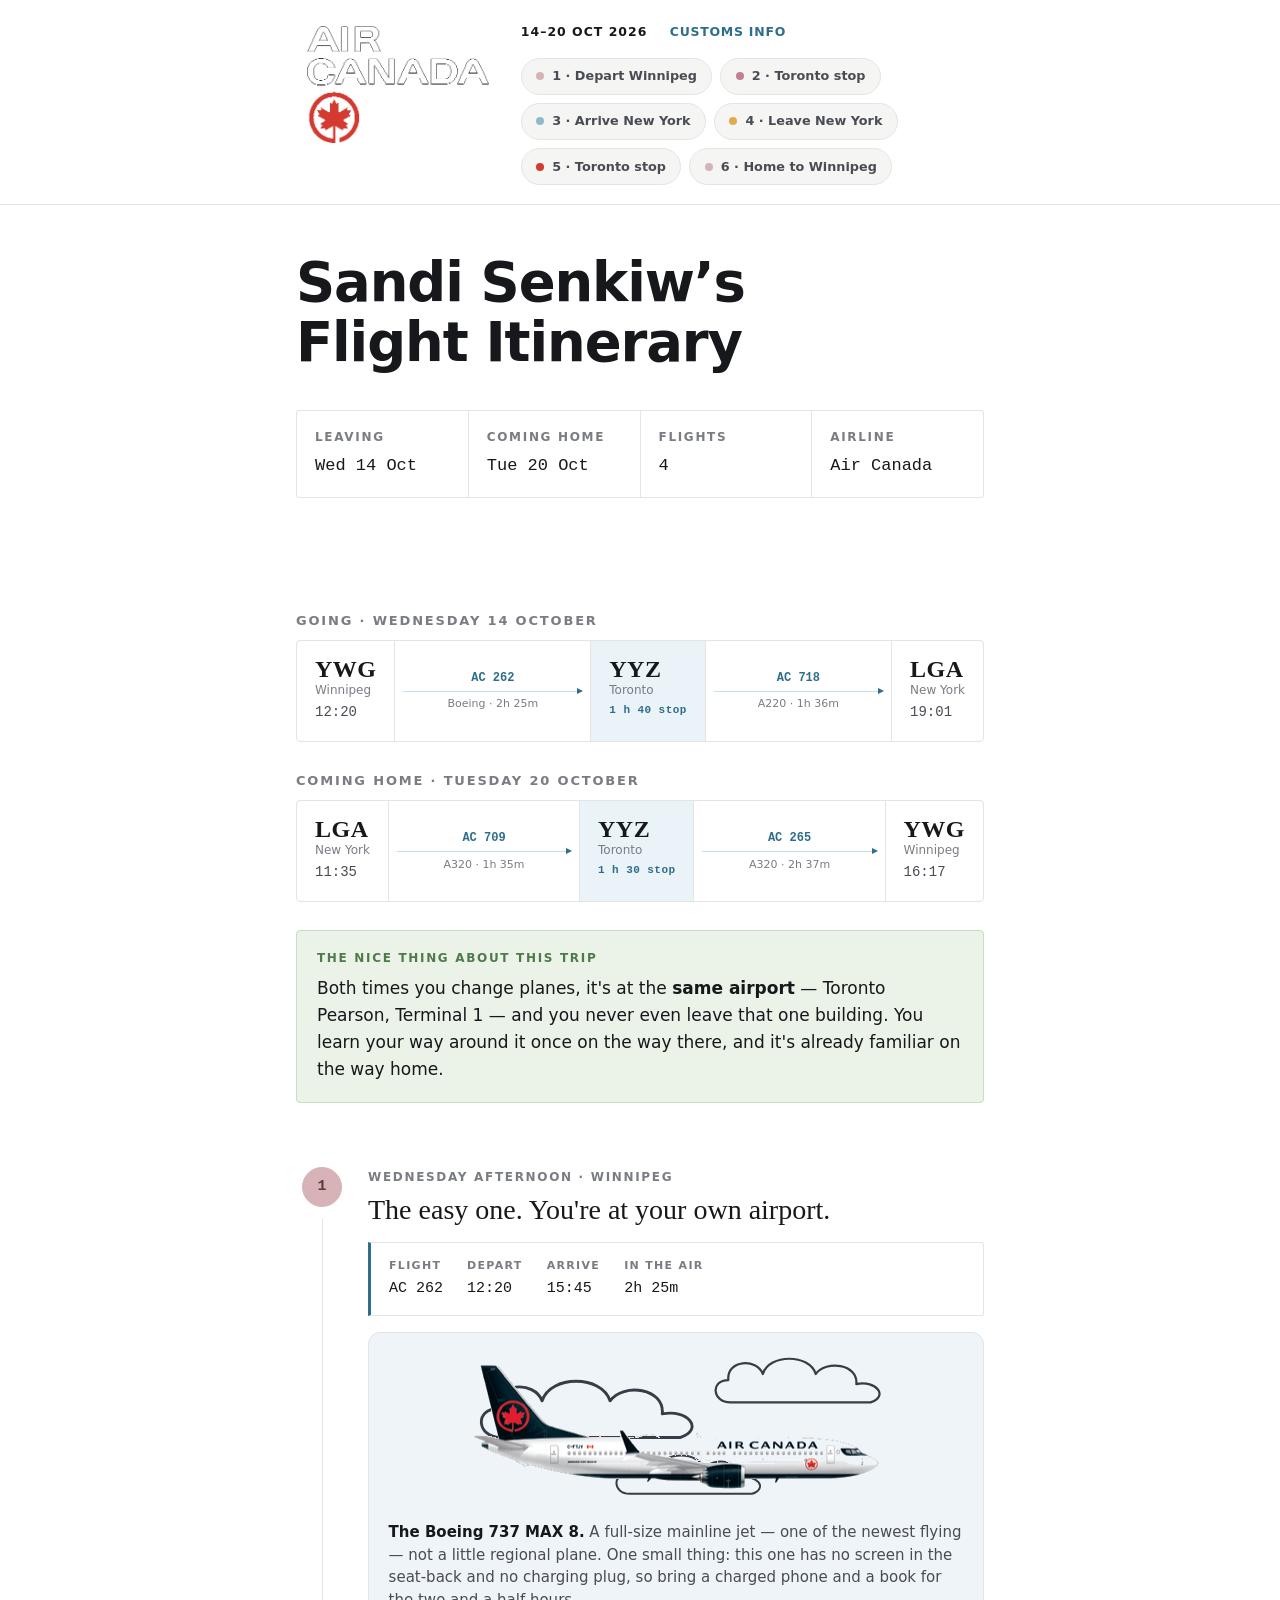
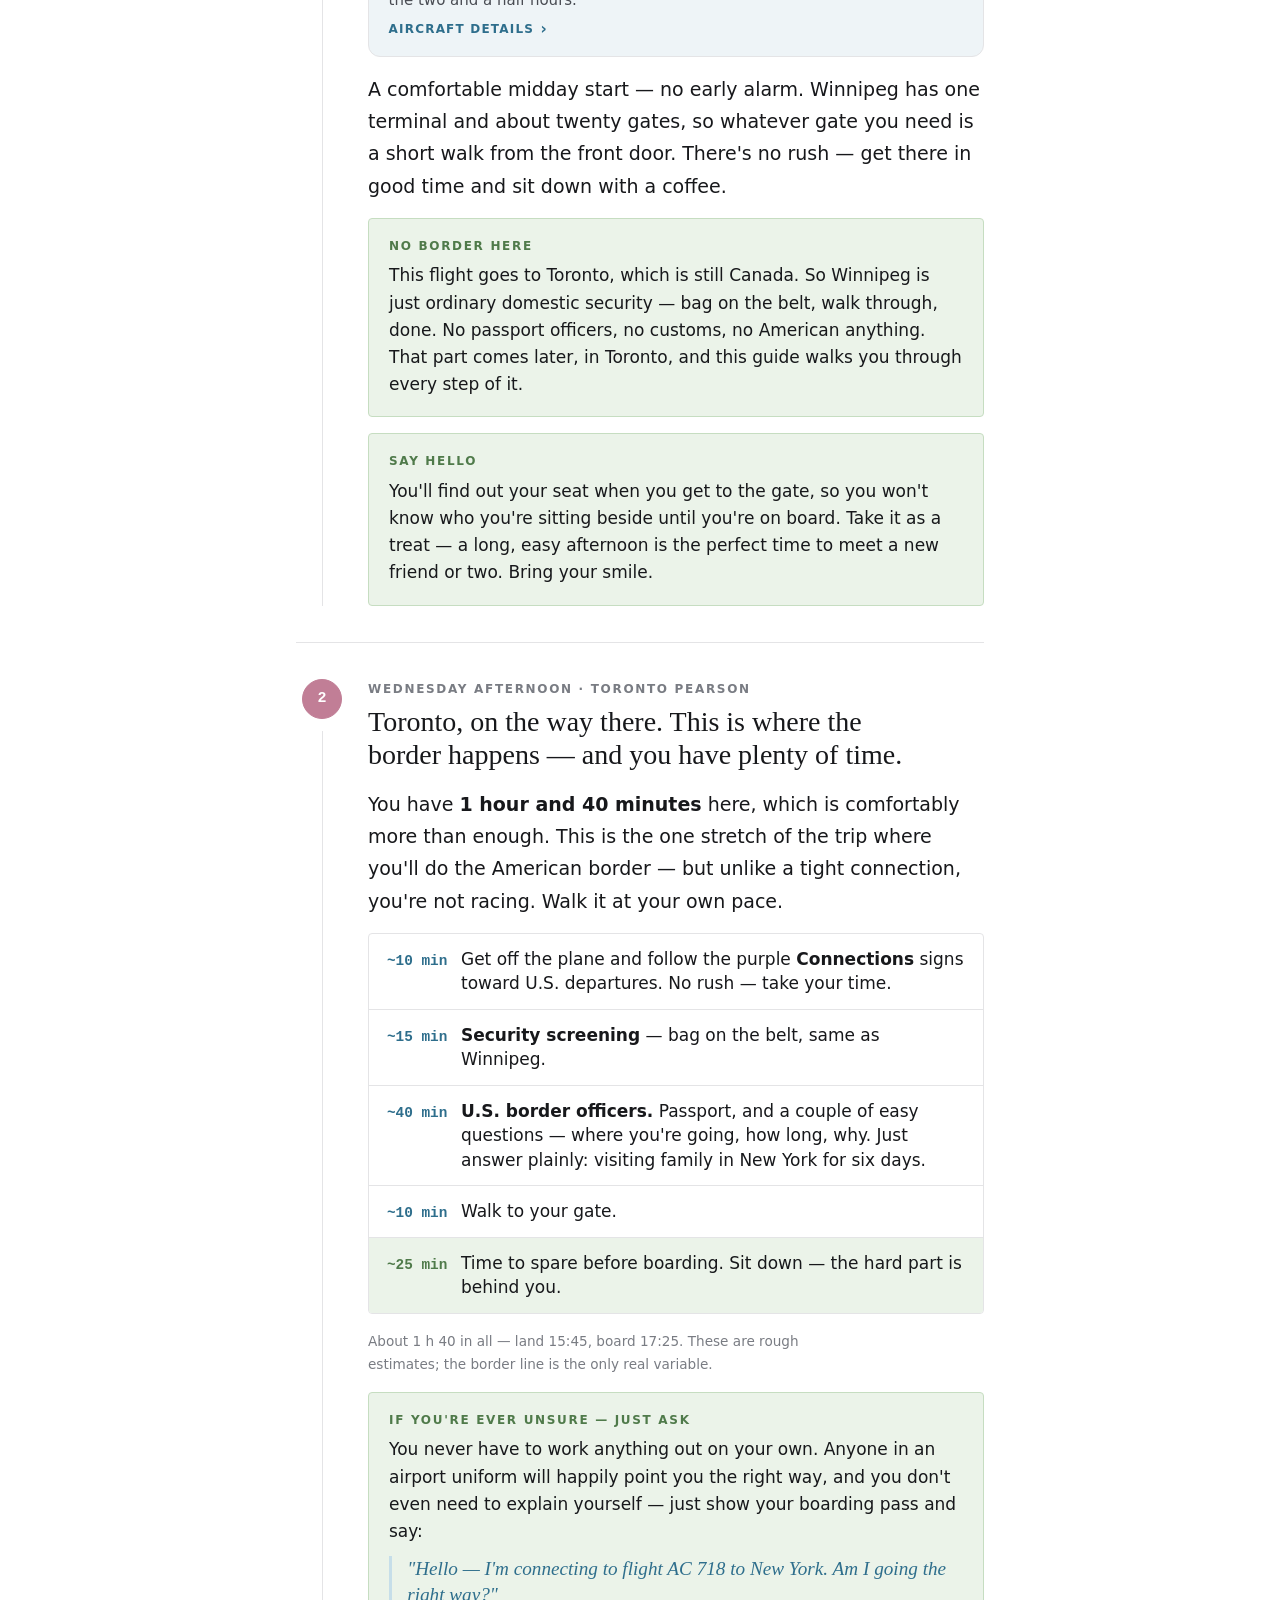
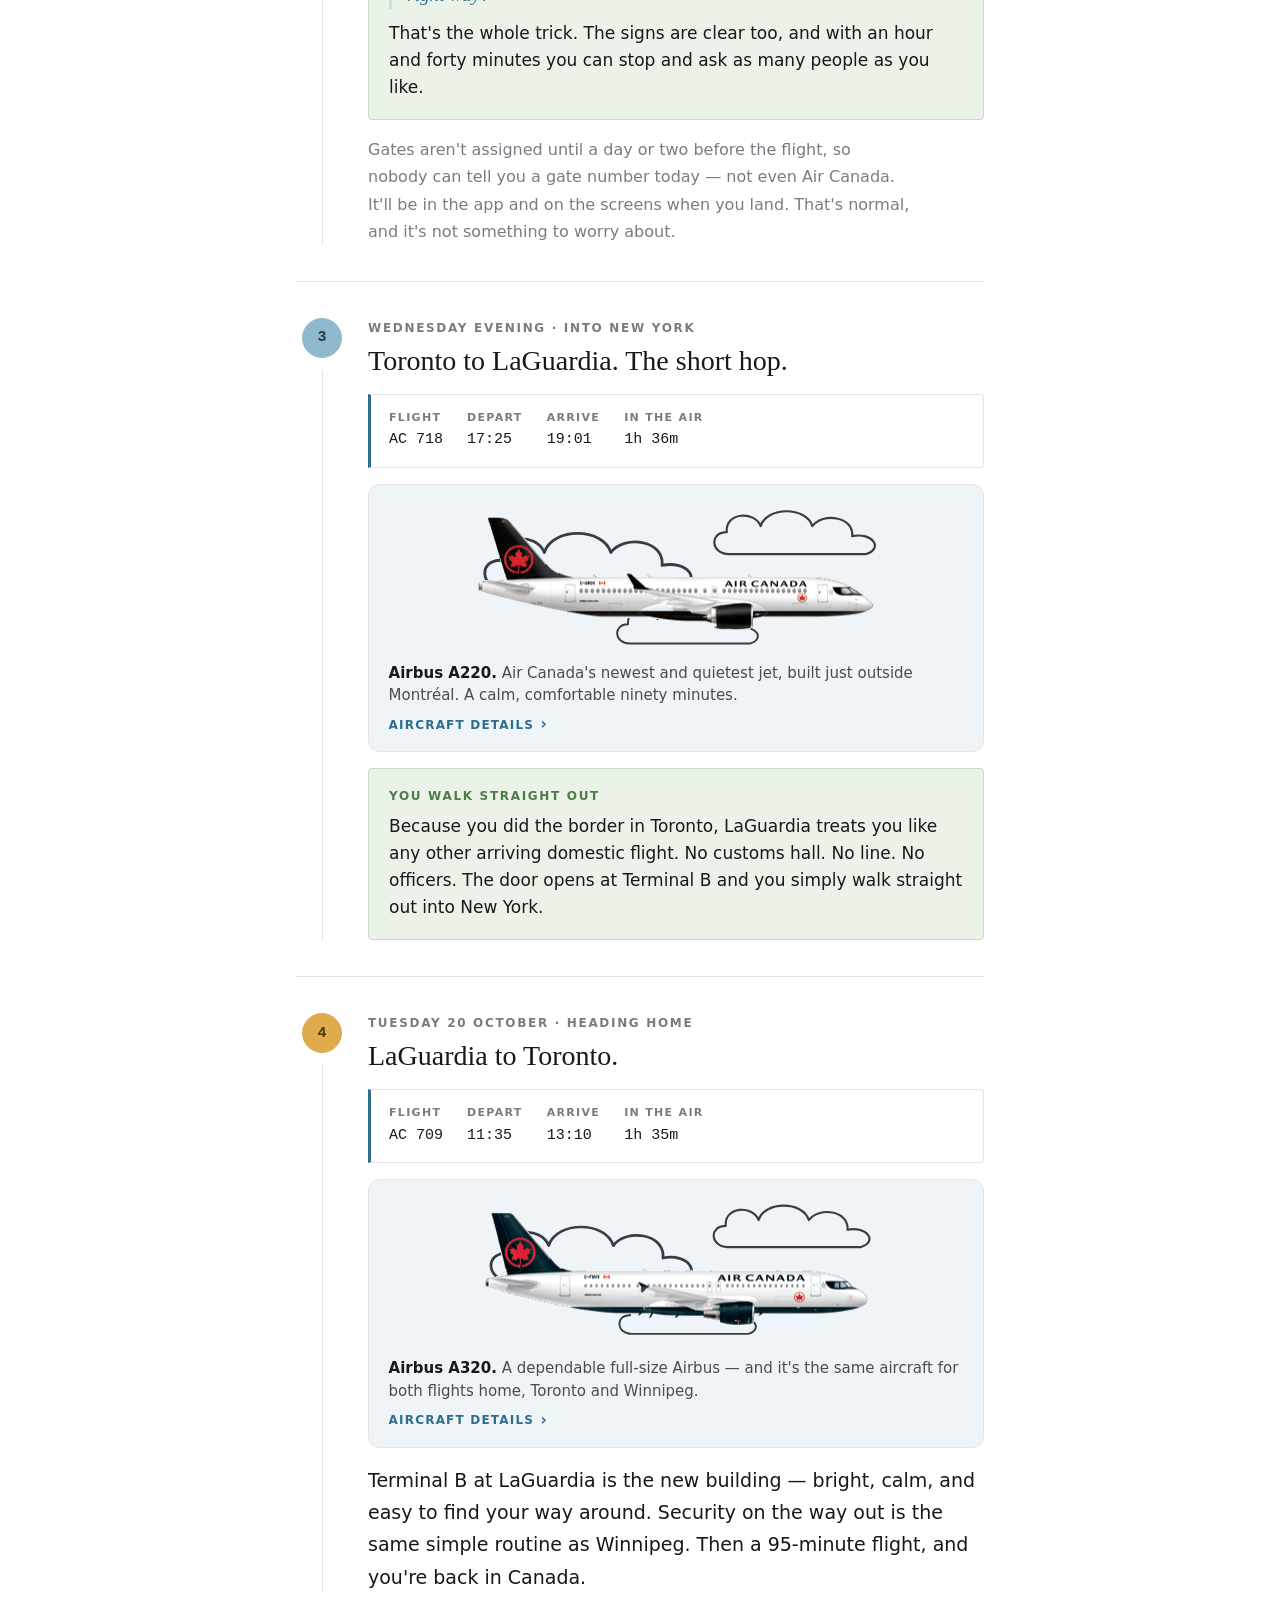
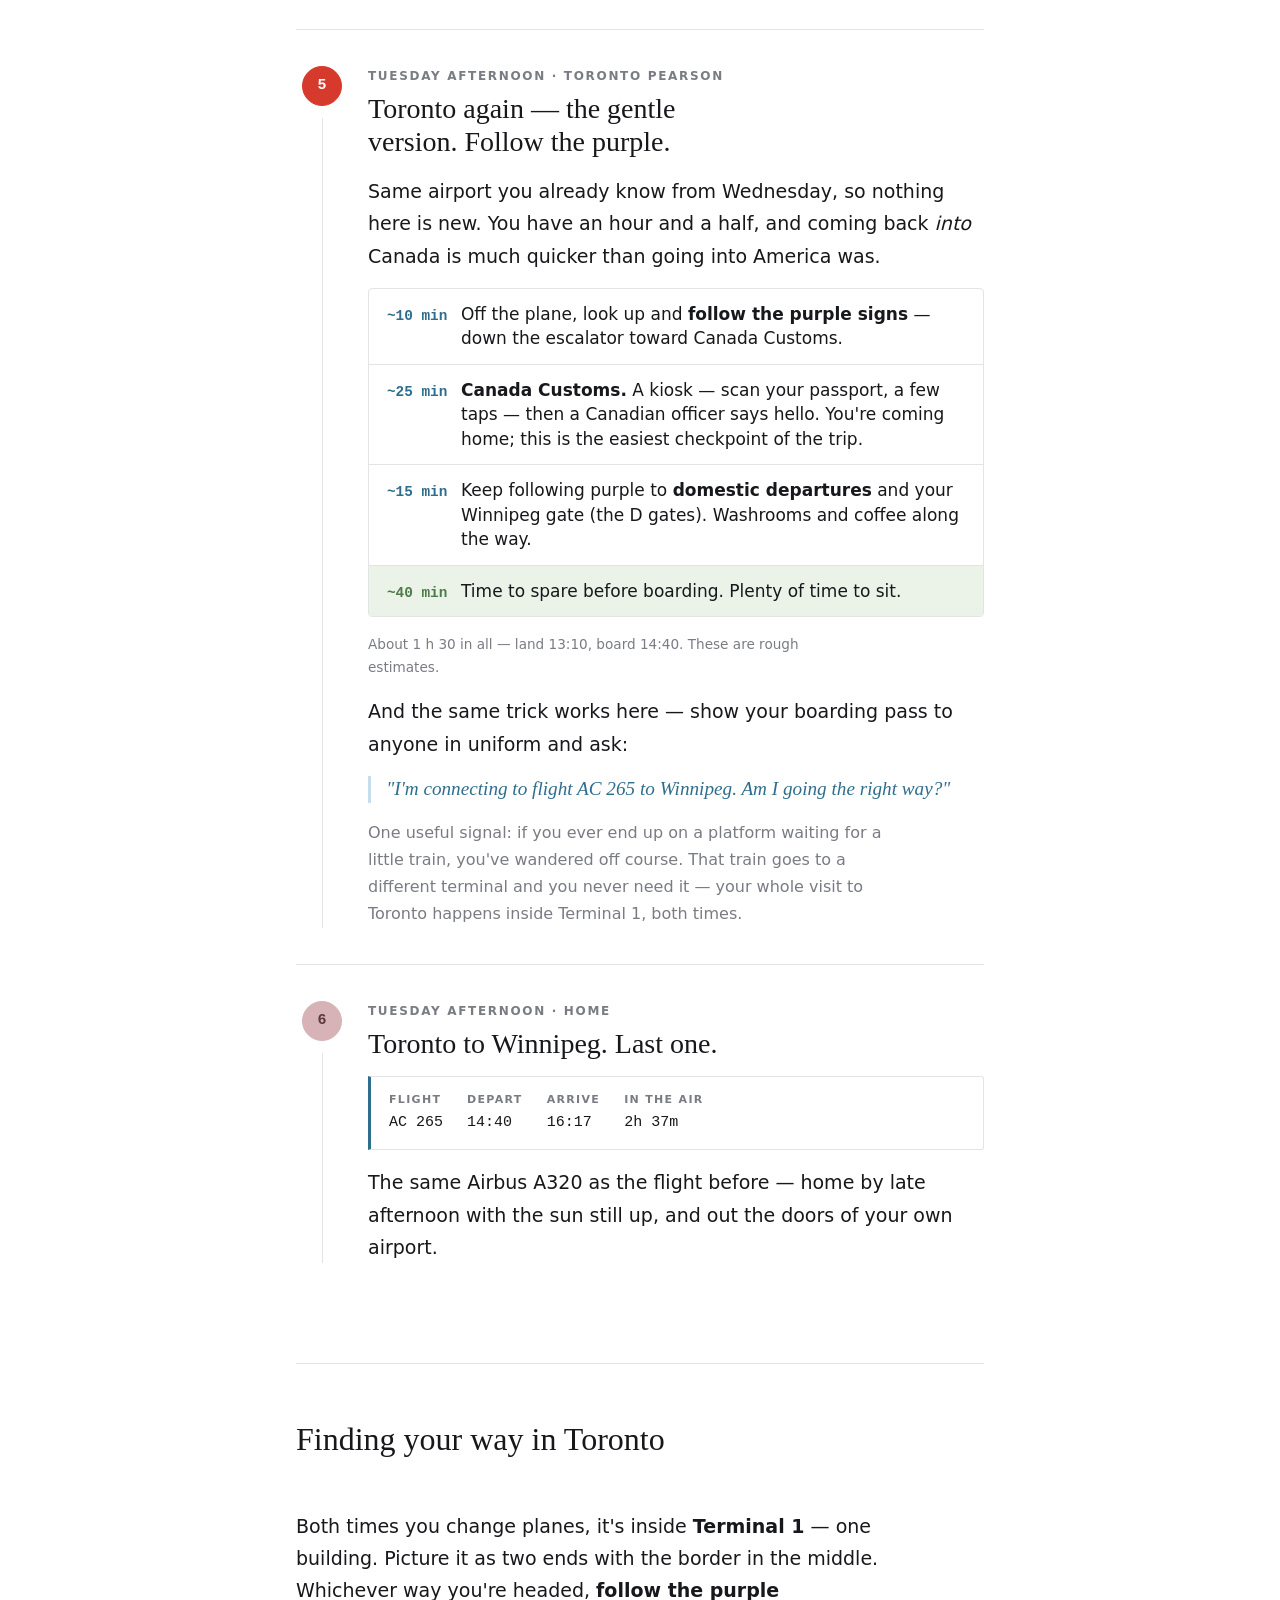
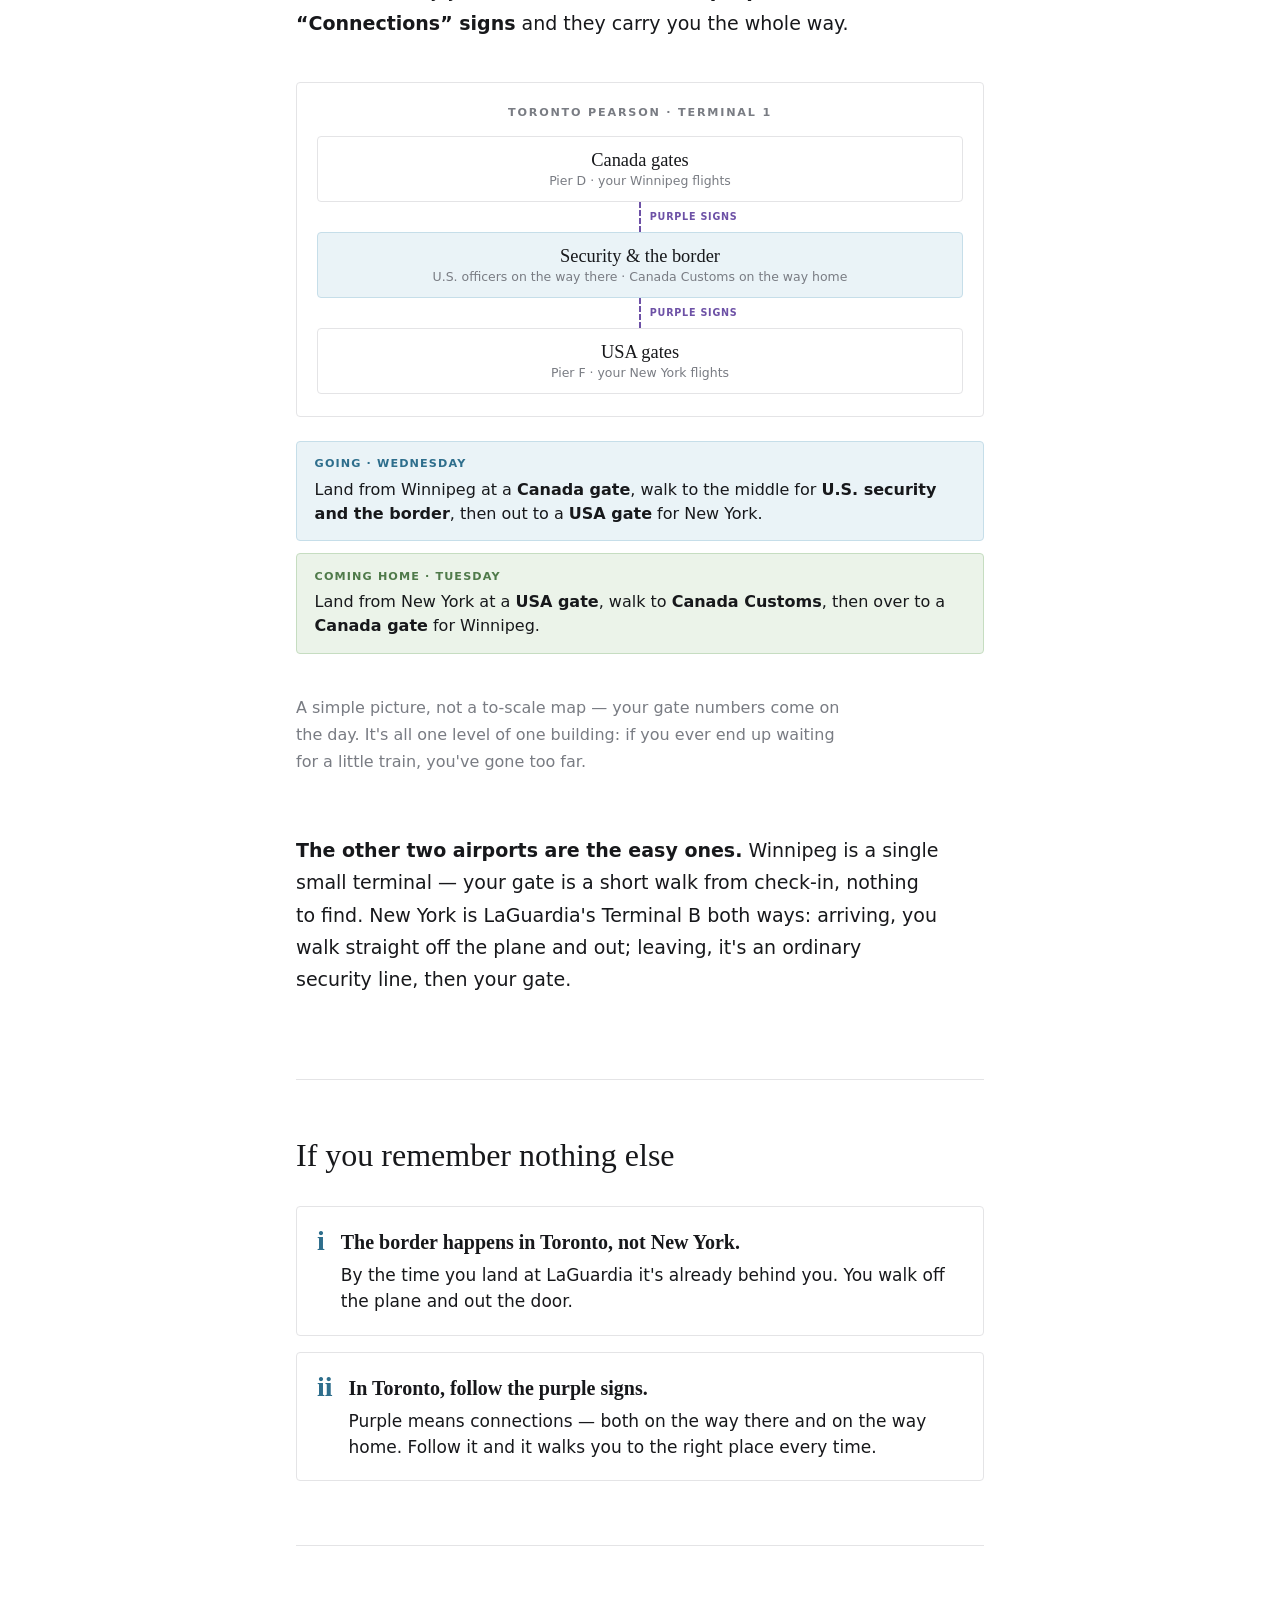
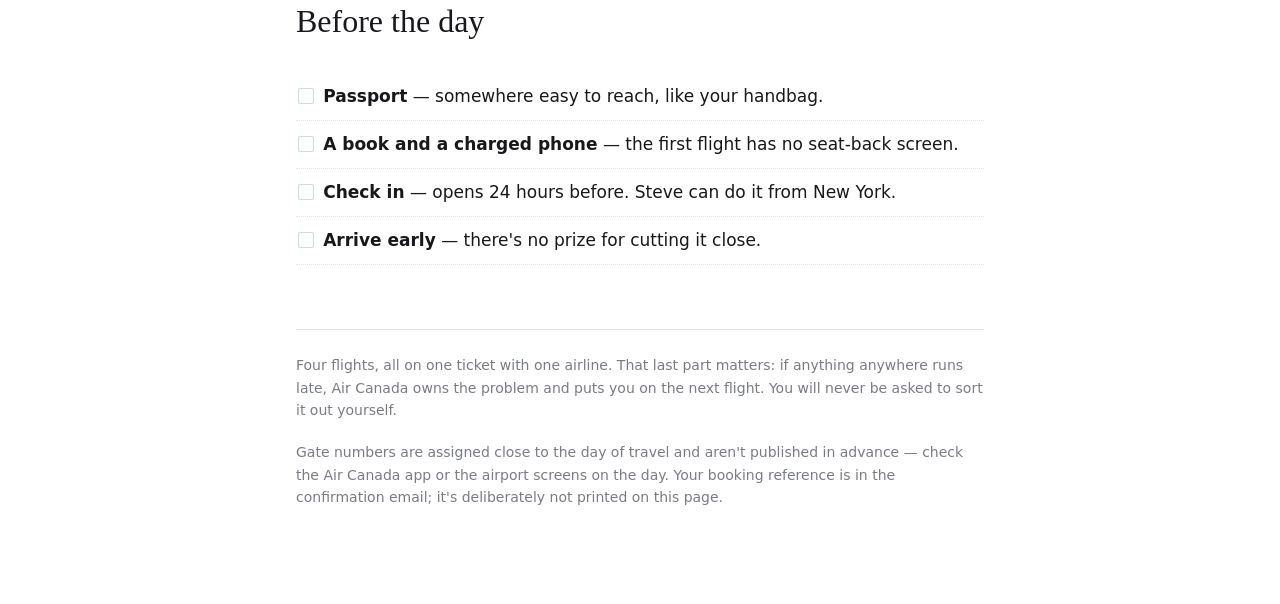
==== momtrip/index.html @ 35fbab7d "Update momtrip header layout" ====
<!doctype html>
<html lang="en">
<head>
<meta charset="utf-8">
<meta name="viewport" content="width=device-width, initial-scale=1">
<meta name="robots" content="noindex, nofollow, noarchive">
<meta name="referrer" content="no-referrer">
<title>Sandi Senkiw's Flight Itinerary</title>
<style>
  *, *::before, *::after { box-sizing: border-box; }
  html { -webkit-text-size-adjust: 100%; }
  body { margin: 0; }
  img, svg { max-width: 100%; }

  :root {
    /* clean white / black palette */
    --paper: #FFFFFF;
    --paper-2: #F5F5F4;
    --paper-3: #FFFFFF;
    --deep: #ECECEA;
    --ink: #17181B;
    --ink-soft: #494C53;
    --muted: #797C83;
    --line: #E4E4E6;
    --sky: #8FBACE;
    --sky-deep: #2E6E8C;
    --sky-soft: #EAF3F7;
    --sky-line: #C6DEE9;
    --red: #D63A2C;
    --red-soft: #FBE9E7;
    --red-line: #F0C6C0;
    --sage: #4F7A4A;
    --sage-soft: #EBF3E9;
    --sage-line: #C6DDC1;
    --gold: #E0AB4D;
    --purple: #6D51A6;

    /* travel palette */
    --p-rose: #D7B3B7;
    --p-mauve: #C17E96;
    --p-blue: #8FBACE;
    --p-gold: #E0AB4D;
    --p-red: #D63A2C;

    /* legacy names mapped onto the palette */
    --ground: var(--paper);
    --surface: var(--paper-2);
    --surface-2: var(--deep);
    --accent: var(--sky-deep);
    --accent-soft: var(--sky-soft);
    --accent-line: var(--sky-line);
    --green: var(--sage);
    --green-soft: var(--sage-soft);
    --green-line: var(--sage-line);
    --amber: var(--red);
    --amber-soft: var(--red-soft);
    --amber-line: var(--red-line);

    --serif: "Iowan Old Style", "Palatino Linotype", Palatino, Georgia, serif;
    --sans: -apple-system, BlinkMacSystemFont, "Segoe UI", Roboto, system-ui, "Helvetica Neue", Arial, sans-serif;
    --mono: ui-monospace, "SF Mono", SFMono-Regular, Menlo, Consolas, monospace;
  }

  body {
    background: var(--paper);
    color: var(--ink);
    font-family: var(--sans);
    font-size: 1.1875rem;
    line-height: 1.7;
    -webkit-font-smoothing: antialiased;
  }

  /* ---------- Top nav bar ---------- */

  .topbar {
    position: sticky;
    top: 0;
    z-index: 50;
    background: rgba(255, 255, 255, 0.94);
    backdrop-filter: saturate(180%) blur(8px);
    -webkit-backdrop-filter: saturate(180%) blur(8px);
    border-bottom: 1px solid var(--line);
  }
  .topbar-inner {
    max-width: 46rem;
    margin: 0 auto;
    padding: 0.95rem 1.5rem 1rem;
    display: grid;
    grid-template-columns: clamp(9.5rem, 25vw, 12.75rem) minmax(0, 1fr);
    column-gap: 1.3rem;
    row-gap: 0.65rem;
    align-items: start;
  }
  .brand {
    grid-row: 1 / span 2;
    grid-column: 1;
    display: block;
    align-self: start;
  }
  .brand-logo {
    display: block;
    width: 100%;
    height: auto;
  }
  .topbar-row {
    grid-column: 2;
    display: flex;
    align-items: center;
    justify-content: flex-start;
    gap: 1.4rem;
    min-height: 2rem;
  }
  .brand-date {
    font-size: 0.78rem;
    font-weight: 700;
    letter-spacing: 0.08em;
    text-transform: uppercase;
    color: var(--ink);
    white-space: nowrap;
  }
  .nav-customs {
    font-size: 0.78rem;
    font-weight: 700;
    letter-spacing: 0.06em;
    text-transform: uppercase;
    color: var(--sky-deep);
    text-decoration: none;
    white-space: nowrap;
  }
  .nav-customs:hover { text-decoration: underline; }
  .legnav {
    grid-column: 2;
    display: flex;
    flex-wrap: wrap;
    gap: 0.5rem;
    overflow: visible;
    margin: 0;
    padding: 0 0 0.15rem;
  }
  .legnav a {
    flex: 0 1 auto;
    display: inline-flex;
    align-items: center;
    font-size: 0.8rem;
    font-weight: 600;
    color: var(--ink-soft);
    text-decoration: none;
    padding: 0.42rem 0.9rem;
    border: 1px solid var(--line);
    border-radius: 999px;
    background: var(--paper-2);
    white-space: nowrap;
  }
  .legnav a::before {
    content: "";
    width: 0.5rem;
    height: 0.5rem;
    border-radius: 50%;
    margin-right: 0.5rem;
    background: var(--muted);
    flex: 0 0 auto;
  }
  .legnav a:nth-child(1)::before, .legnav a:nth-child(6)::before { background: var(--p-rose); }
  .legnav a:nth-child(2)::before { background: var(--p-mauve); }
  .legnav a:nth-child(3)::before { background: var(--p-blue); }
  .legnav a:nth-child(4)::before { background: var(--p-gold); }
  .legnav a:nth-child(5)::before { background: var(--p-red); }
  .legnav a:hover { border-color: var(--sky-line); color: var(--ink); }

  @media (max-width: 640px) {
    .topbar-inner {
      grid-template-columns: minmax(0, 1fr);
    }
    .brand,
    .topbar-row,
    .legnav {
      grid-column: 1;
    }
    .brand {
      grid-row: auto;
      max-width: 13rem;
    }
    .topbar-row {
      justify-content: space-between;
      gap: 1rem;
    }
  }

  /* per-leg palette accent on the numbered markers */
  #leg1 .marker .num, #leg6 .marker .num { background: var(--p-rose); border-color: var(--p-rose); color: #5a3a3e; }
  #leg2 .marker .num { background: var(--p-mauve); border-color: var(--p-mauve); color: #fff; }
  #leg3 .marker .num { background: var(--p-blue); border-color: var(--p-blue); color: #1c3a48; }
  #leg4 .marker .num { background: var(--p-gold); border-color: var(--p-gold); color: #4a380f; }
  #leg5 .marker .num { background: var(--p-red); border-color: var(--p-red); color: #fff; }

  .leg, .remember, .customs { scroll-margin-top: 8.5rem; }

  .page {
    max-width: 46rem;
    margin: 0 auto;
    padding: 0 1.5rem 6rem;
    display: flex;
    flex-direction: column;
    gap: 4rem;
  }

  p { max-width: 34em; }

  .airmail {
    height: 9px;
    border-radius: 2px;
    background: repeating-linear-gradient(-45deg,
      var(--red) 0 9px,
      var(--paper-3) 9px 18px,
      var(--sky-deep) 18px 27px,
      var(--paper-3) 27px 36px);
    opacity: 0.85;
  }

  .eyebrow {
    font-family: var(--sans);
    font-size: 0.8125rem;
    font-weight: 700;
    letter-spacing: 0.22em;
    text-transform: uppercase;
    color: var(--sky-deep);
    margin-bottom: 0.75rem;
  }

  /* ---------- Cover ---------- */

  .cover {
    display: flex;
    flex-direction: column;
    gap: 1.25rem;
    padding: 3rem 0 3rem;
  }

  .cover .airmail { margin-bottom: 1.25rem; }

  .cover h1 {
    font-family: var(--sans);
    font-size: clamp(2.25rem, 6.5vw, 3.4rem);
    line-height: 1.12;
    font-weight: 700;
    letter-spacing: -0.02em;
    text-wrap: balance;
    margin: 0;
    color: var(--ink);
  }

  .cover .lede {
    font-family: var(--serif);
    font-size: 1.375rem;
    line-height: 1.55;
    color: var(--ink-soft);
    font-style: italic;
    margin: 0;
  }

  .facts {
    display: grid;
    grid-template-columns: repeat(auto-fit, minmax(9rem, 1fr));
    gap: 1px;
    background: var(--line);
    border: 1px solid var(--line);
    border-radius: 3px;
    margin: 1rem 0 0;
    overflow: hidden;
  }

  .fact {
    background: var(--paper-3);
    padding: 1rem 1.125rem;
    display: flex;
    flex-direction: column;
    gap: 0.25rem;
  }

  .fact dt {
    font-size: 0.75rem;
    font-weight: 700;
    letter-spacing: 0.14em;
    text-transform: uppercase;
    color: var(--muted);
  }

  .fact dd {
    margin: 0;
    font-family: var(--mono);
    font-size: 1.0625rem;
    font-variant-numeric: tabular-nums;
    color: var(--ink);
  }

  /* ---------- Customs card ---------- */

  .cust-card { border: none; background: transparent; }
  .cust-card > summary {
    cursor: pointer;
    list-style: none;
    display: flex;
    align-items: center;
    gap: 1rem;
    padding: 1.05rem 1.25rem;
    background: var(--sky-deep);
    color: #fff;
    border-radius: 10px;
    box-shadow: 0 2px 6px rgba(34, 51, 63, 0.14);
  }
  .cust-card > summary::-webkit-details-marker { display: none; }
  .cust-card > summary::marker { content: ""; }
  .cust-card > summary:focus-visible { outline: 2px solid var(--ink); outline-offset: 2px; }
  .cust-card[open] > summary { border-radius: 10px 10px 0 0; box-shadow: none; }
  .cust-head { flex: 1 1 auto; display: flex; flex-direction: column; gap: 0.2rem; }
  .cust-eyebrow {
    font-size: 0.7rem;
    font-weight: 700;
    letter-spacing: 0.14em;
    text-transform: uppercase;
    color: rgba(255, 255, 255, 0.72);
  }
  .cust-title { font-family: var(--serif); font-size: 1.3rem; color: #fff; line-height: 1.2; }
  .cust-sub { font-size: 0.9rem; color: rgba(255, 255, 255, 0.9); line-height: 1.4; }
  .cust-chev { flex: 0 0 auto; font-size: 1.6rem; color: #fff; transition: transform 0.2s ease; }
  .cust-card[open] .cust-chev { transform: rotate(90deg); }
  .cust-body {
    padding: 1.2rem 1.25rem 1.3rem;
    display: flex;
    flex-direction: column;
    gap: 1rem;
    background: var(--sky-soft);
    border: 1px solid var(--sky-line);
    border-top: none;
    border-radius: 0 0 10px 10px;
  }
  .cust-body > p { margin: 0; max-width: none; }
  .qa {
    margin: 0;
    background: var(--paper-3);
    border: 1px solid var(--sky-line);
    border-radius: 4px;
    padding: 1.1rem 1.2rem;
  }
  .qa dt {
    font-size: 0.9rem;
    font-weight: 700;
    color: var(--sky-deep);
    margin-top: 1rem;
  }
  .qa dt:first-child { margin-top: 0; }
  .qa dd { margin: 0.2rem 0 0; font-size: 1.125rem; color: var(--ink); line-height: 1.4; }
  .qa .mono { font-family: var(--mono); }
  .qa dd.mono { font-family: var(--mono); font-size: 1.05rem; line-height: 1.5; }
  .cust-foot { font-size: 0.95rem; color: var(--ink-soft); }

  /* ---------- Customs popup ---------- */

  .cust-toggle { position: absolute; width: 1px; height: 1px; opacity: 0; pointer-events: none; }
  .nav-customs { cursor: pointer; }

  .cust-overlay {
    display: none;
    position: fixed;
    inset: 0;
    background: rgba(20, 22, 26, 0.55);
    z-index: 100;
  }
  .cust-modal {
    display: none;
    position: fixed;
    inset: 0;
    z-index: 101;
    align-items: flex-start;
    justify-content: center;
    padding: 4.5rem 1rem 2rem;
    overflow-y: auto;
  }
  .cust-toggle:checked ~ .cust-overlay,
  .cust-toggle:checked ~ .cust-modal { display: flex; }

  .cust-modal-inner {
    background: #fff;
    width: 100%;
    max-width: 34rem;
    border-radius: 12px;
    box-shadow: 0 18px 50px rgba(0, 0, 0, 0.28);
    padding: 1.4rem 1.5rem 1.75rem;
    display: flex;
    flex-direction: column;
    gap: 1rem;
  }
  .cust-modal-head {
    display: flex;
    align-items: center;
    justify-content: space-between;
    gap: 1rem;
  }
  .cust-modal-title { font-size: 1.5rem; font-weight: 700; color: var(--ink); }
  .cust-close {
    cursor: pointer;
    font-size: 1.7rem;
    line-height: 1;
    color: var(--muted);
    padding: 0.1rem 0.5rem;
    border-radius: 6px;
    user-select: none;
  }
  .cust-close:hover { background: var(--paper-2); color: var(--ink); }
  .cust-modal p { margin: 0; max-width: none; }

  /* ---------- Journey map ---------- */

  .map { display: flex; flex-direction: column; gap: 1.75rem; }
  .track { display: flex; flex-direction: column; gap: 0.5rem; }

  .track-label {
    font-size: 0.8125rem;
    font-weight: 700;
    letter-spacing: 0.14em;
    text-transform: uppercase;
    color: var(--muted);
  }

  .hops {
    display: flex;
    align-items: stretch;
    background: var(--paper-3);
    border: 1px solid var(--line);
    border-radius: 4px;
    overflow: hidden;
  }

  .stop {
    flex: 0 0 auto;
    padding: 1rem 1.125rem;
    display: flex;
    flex-direction: column;
    gap: 0.15rem;
    min-width: 5.5rem;
  }

  .stop .code {
    font-family: var(--serif);
    font-size: 1.5rem;
    font-weight: 700;
    letter-spacing: 0.02em;
    line-height: 1;
    color: var(--ink);
  }

  .stop .city { font-size: 0.75rem; color: var(--muted); line-height: 1.3; }

  .stop .clock {
    font-family: var(--mono);
    font-size: 0.875rem;
    font-variant-numeric: tabular-nums;
    color: var(--ink-soft);
  }

  .hop {
    flex: 1 1 auto;
    display: flex;
    flex-direction: column;
    align-items: center;
    justify-content: center;
    gap: 0.2rem;
    padding: 1rem 0.5rem;
    border-left: 1px solid var(--line);
    border-right: 1px solid var(--line);
    min-width: 0;
  }

  .hop .rule { width: 100%; height: 1px; background: var(--sky-line); position: relative; }

  .hop .rule::after {
    content: "";
    position: absolute;
    right: -1px;
    top: -3px;
    border-left: 6px solid var(--sky-deep);
    border-top: 3.5px solid transparent;
    border-bottom: 3.5px solid transparent;
  }

  .hop .flt {
    font-family: var(--mono);
    font-size: 0.75rem;
    color: var(--sky-deep);
    font-weight: 600;
    white-space: nowrap;
  }

  .hop .eq { font-size: 0.6875rem; color: var(--muted); white-space: nowrap; }

  .stop.pivot { background: var(--sky-soft); }

  .stop.pivot .layover {
    font-family: var(--mono);
    font-size: 0.6875rem;
    font-weight: 700;
    color: var(--sky-deep);
    letter-spacing: 0.04em;
  }

  @media (max-width: 34rem) {
    .hops { flex-direction: column; }
    .hop {
      border-left: none;
      border-right: none;
      border-top: 1px solid var(--line);
      border-bottom: 1px solid var(--line);
      flex-direction: row;
      gap: 0.6rem;
      padding: 0.5rem 1.125rem;
      justify-content: flex-start;
    }
    .hop .rule { display: none; }
    .stop { flex-direction: row; align-items: baseline; gap: 0.6rem; }
  }

  /* ---------- Legs ---------- */

  .legs { display: flex; flex-direction: column; }

  .leg {
    display: grid;
    grid-template-columns: 3.25rem 1fr;
    gap: 0 1.25rem;
    padding: 2.25rem 0;
    border-top: 1px solid var(--line);
  }

  .leg:first-child { border-top: none; padding-top: 0; }

  .marker {
    grid-row: 1 / -1;
    display: flex;
    flex-direction: column;
    align-items: center;
    gap: 0.75rem;
  }

  .marker .num {
    width: 2.5rem;
    height: 2.5rem;
    flex: 0 0 auto;
    border-radius: 50%;
    display: grid;
    place-items: center;
    font-family: var(--mono);
    font-size: 0.9375rem;
    font-weight: 600;
    background: var(--paper-3);
    color: var(--ink-soft);
    border: 1px solid var(--line);
  }

  .leg.is-flight .marker .num {
    background: var(--sky-deep);
    color: var(--paper-3);
    border-color: var(--sky-deep);
  }

  .marker .spine { flex: 1 1 auto; width: 1px; background: var(--line); min-height: 1rem; }

  .leg-body { display: flex; flex-direction: column; gap: 1rem; min-width: 0; }

  .leg h2 {
    font-family: var(--serif);
    font-size: 1.75rem;
    line-height: 1.2;
    font-weight: 400;
    margin: 0;
    text-wrap: balance;
    color: var(--ink);
  }

  .leg .kicker {
    font-size: 0.75rem;
    font-weight: 700;
    letter-spacing: 0.14em;
    text-transform: uppercase;
    color: var(--muted);
    margin-bottom: 0.35rem;
  }

  .leg p { margin: 0; }
  .leg .aside { font-size: 1rem; color: var(--muted); }

  /* ---------- Flight strip ---------- */

  .strip {
    display: flex;
    flex-wrap: wrap;
    gap: 0 1.5rem;
    padding: 0.875rem 1.125rem;
    margin: 0;
    background: var(--paper-3);
    border-left: 3px solid var(--sky-deep);
    border-radius: 0 3px 3px 0;
    border-top: 1px solid var(--line);
    border-right: 1px solid var(--line);
    border-bottom: 1px solid var(--line);
  }

  .strip div { display: flex; flex-direction: column; }

  .strip dt {
    font-size: 0.6875rem;
    font-weight: 700;
    letter-spacing: 0.12em;
    text-transform: uppercase;
    color: var(--muted);
  }

  .strip dd {
    margin: 0;
    font-family: var(--mono);
    font-size: 0.9375rem;
    font-variant-numeric: tabular-nums;
    color: var(--ink);
  }

  /* ---------- Aircraft illustration ---------- */

  .aircraft {
    border: 1px solid var(--line);
    border-radius: 12px;
    background: #EEF4F7;
    padding: 0.75rem 0.85rem 1rem;
    overflow: hidden;
  }
  .ac-scene {
    position: relative;
    max-width: 480px;
    margin: 0 auto 0.4rem;
  }
  .ac-clouds {
    position: absolute;
    left: -2%;
    right: -2%;
    top: -6%;
    width: 104%;
    height: 112%;
    z-index: 0;
    opacity: 0.9;
  }
  .ac-photo {
    position: relative;
    z-index: 1;
    width: 100%;
    height: auto;
    display: block;
  }

  .aircraft > summary {
    display: flex;
    flex-direction: column;
    gap: 0.35rem;
    cursor: pointer;
    list-style: none;
  }
  .aircraft > summary::-webkit-details-marker { display: none; }
  .aircraft > summary::marker { content: ""; }
  .aircraft > summary:focus-visible {
    outline: 2px solid var(--sky-deep);
    outline-offset: 3px;
    border-radius: 3px;
  }

  .aircraft svg,
  .aircraft .ac-photo {
    width: 100%;
    max-width: 460px;
    height: auto;
    display: block;
    margin: 0 auto;
  }

  .aircraft .cap { font-size: 0.9375rem; color: var(--ink-soft); line-height: 1.5; padding: 0 0.375rem; }
  .aircraft .cap strong { color: var(--ink); }

  .aircraft .tap {
    align-self: flex-start;
    display: inline-flex;
    align-items: center;
    gap: 0.4rem;
    margin: 0.15rem 0.375rem 0;
    font-size: 0.75rem;
    font-weight: 700;
    letter-spacing: 0.1em;
    text-transform: uppercase;
    color: var(--sky-deep);
  }
  .aircraft .tap .chev { transition: transform 0.2s ease; font-size: 0.95rem; line-height: 1; }
  .aircraft[open] .tap .chev { transform: rotate(90deg); }

  .aircraft .specs {
    margin: 0.85rem 0.375rem 0.15rem;
    padding-top: 0.85rem;
    border-top: 1px dashed var(--line);
    display: grid;
    grid-template-columns: auto 1fr;
    gap: 0.45rem 1.1rem;
    font-size: 0.9375rem;
  }
  .aircraft .specs dt {
    font-size: 0.7rem;
    font-weight: 700;
    letter-spacing: 0.1em;
    text-transform: uppercase;
    color: var(--muted);
    align-self: center;
  }
  .aircraft .specs dd {
    margin: 0;
    font-family: var(--mono);
    font-variant-numeric: tabular-nums;
    color: var(--ink);
  }
  .aircraft .spec-note {
    margin: 0.75rem 0.375rem 0.15rem;
    font-size: 0.9375rem;
    line-height: 1.5;
    color: var(--ink-soft);
    max-width: none;
  }

  /* ---------- Callouts ---------- */

  .note-box {
    padding: 1.125rem 1.25rem;
    border-radius: 4px;
    font-size: 1.0625rem;
    line-height: 1.6;
  }

  .note-box p { margin: 0; max-width: none; }
  .note-box p + p { margin-top: 0.65rem; }

  .note-box .hd {
    font-family: var(--sans);
    font-size: 0.75rem;
    font-weight: 700;
    letter-spacing: 0.14em;
    text-transform: uppercase;
    margin-bottom: 0.4rem;
  }

  .good { background: var(--sage-soft); border: 1px solid var(--sage-line); }
  .good .hd { color: var(--sage); }

  .heads-up { background: var(--red-soft); border: 1px solid var(--red-line); }
  .heads-up .hd { color: var(--red); }

  .askline {
    font-family: var(--serif);
    font-style: italic;
    font-size: 1.2rem;
    line-height: 1.4;
    color: var(--sky-deep);
    border-left: 3px solid var(--sky-line);
    padding-left: 0.95rem;
    margin: 0.7rem 0;
  }

  /* ---------- Steps ---------- */

  .steps {
    list-style: none;
    padding: 0;
    margin: 0;
    display: flex;
    flex-direction: column;
    counter-reset: step;
  }

  .steps li {
    counter-increment: step;
    position: relative;
    padding: 0.7rem 0 0.7rem 1.9rem;
    border-bottom: 1px dotted var(--line);
    font-size: 1.0625rem;
    line-height: 1.55;
  }

  .steps li:last-child { border-bottom: none; }

  .steps li::before {
    content: counter(step);
    position: absolute;
    left: 0.15rem;
    top: 0.85rem;
    font-family: var(--mono);
    font-size: 0.8125rem;
    font-weight: 700;
    color: var(--sky-deep);
  }

  .steps strong { color: var(--ink); }

  /* ---------- Time bar ---------- */

  .timelist {
    list-style: none;
    margin: 0;
    padding: 0;
    border: 1px solid var(--line);
    border-radius: 4px;
    overflow: hidden;
    background: var(--paper-3);
  }
  .timelist li {
    display: flex;
    align-items: baseline;
    gap: 0.85rem;
    padding: 0.8rem 1rem;
    border-top: 1px solid var(--line);
    font-size: 1.0625rem;
    line-height: 1.45;
  }
  .timelist li:first-child { border-top: none; }
  .timelist .tt {
    flex: 0 0 3.9rem;
    text-align: right;
    font-family: var(--mono);
    font-size: 0.9rem;
    font-weight: 700;
    color: var(--sky-deep);
    font-variant-numeric: tabular-nums;
  }
  .timelist .td { color: var(--ink); }
  .timelist li.spare { background: var(--sage-soft); }
  .timelist li.spare .tt { color: var(--sage); }
  .timekey { font-size: 0.85rem; color: var(--muted); }

  /* ---------- Closing sections ---------- */

  .remember {
    border-top: 1px solid var(--line);
    padding-top: 3rem;
    display: flex;
    flex-direction: column;
    gap: 1.5rem;
  }

  .remember h2 { font-family: var(--serif); font-size: 2rem; font-weight: 400; margin: 0; color: var(--ink); }

  .three { display: flex; flex-direction: column; gap: 1rem; }

  .three .item {
    display: grid;
    grid-template-columns: auto 1fr;
    gap: 1rem;
    align-items: start;
    padding: 1.25rem;
    background: var(--paper-3);
    border: 1px solid var(--line);
    border-radius: 4px;
  }

  .three .glyph {
    font-family: var(--serif);
    font-size: 1.75rem;
    line-height: 1;
    color: var(--sky-deep);
    font-weight: 700;
  }

  .three .txt { font-size: 1.0625rem; line-height: 1.55; }

  .three .txt b {
    display: block;
    font-family: var(--serif);
    font-size: 1.25rem;
    font-weight: 700;
    margin-bottom: 0.25rem;
    color: var(--ink);
  }

  .checklist { list-style: none; padding: 0; margin: 0; display: flex; flex-direction: column; }

  .checklist li {
    position: relative;
    padding: 0.65rem 0 0.65rem 1.7rem;
    border-bottom: 1px dotted var(--line);
    font-size: 1.0625rem;
    line-height: 1.55;
  }

  .checklist li::before {
    content: "";
    position: absolute;
    left: 0.1rem;
    top: 0.95rem;
    width: 1rem;
    height: 1rem;
    border: 1.5px solid var(--sky-line);
    border-radius: 2px;
    background: var(--paper-3);
  }

  /* ---------- Wayfinding (Toronto) ---------- */

  .remember .aside { font-size: 1rem; color: var(--muted); }

  .terminal {
    border: 1px solid var(--line);
    border-radius: 4px;
    background: var(--paper-3);
    padding: 1.25rem 1.25rem 1.35rem;
    display: flex;
    flex-direction: column;
    align-items: stretch;
  }
  .terminal .thd {
    text-align: center;
    font-size: 0.7rem;
    font-weight: 700;
    letter-spacing: 0.16em;
    text-transform: uppercase;
    color: var(--muted);
    margin-bottom: 0.9rem;
  }
  .tzone {
    border: 1px solid var(--line);
    border-radius: 4px;
    background: var(--paper);
    padding: 0.7rem 1rem;
    text-align: center;
    display: flex;
    flex-direction: column;
    gap: 0.15rem;
  }
  .tzone.core { background: var(--sky-soft); border-color: var(--sky-line); }
  .tzhd { font-family: var(--serif); font-size: 1.15rem; color: var(--ink); line-height: 1.2; }
  .tzsub { font-size: 0.78rem; color: var(--muted); line-height: 1.35; }
  .tlink {
    align-self: center;
    height: 1.9rem;
    border-left: 2px dashed var(--purple);
    position: relative;
  }
  .tlink span {
    position: absolute;
    left: 0.55rem;
    top: 50%;
    transform: translateY(-50%);
    font-size: 0.6rem;
    font-weight: 700;
    letter-spacing: 0.08em;
    text-transform: uppercase;
    color: var(--purple);
    white-space: nowrap;
  }
  .dirs { display: flex; flex-direction: column; gap: 0.75rem; }
  .dir {
    padding: 0.9rem 1.1rem;
    border-radius: 4px;
    font-size: 1rem;
    line-height: 1.5;
    border: 1px solid var(--line);
  }
  .dir b { color: var(--ink); }
  .dir.go { background: var(--sky-soft); border-color: var(--sky-line); }
  .dir.home { background: var(--sage-soft); border-color: var(--sage-line); }
  .dirlbl {
    display: block;
    font-size: 0.7rem;
    font-weight: 700;
    letter-spacing: 0.1em;
    text-transform: uppercase;
    margin-bottom: 0.3rem;
  }
  .dir.go .dirlbl { color: var(--sky-deep); }
  .dir.home .dirlbl { color: var(--sage); }

  footer {
    display: flex;
    flex-direction: column;
    gap: 1.25rem;
    padding-top: 1.5rem;
    border-top: 1px solid var(--line);
    font-size: 0.875rem;
    color: var(--muted);
    line-height: 1.6;
  }

  footer p { max-width: none; margin: 0; }

  @media print {
    body { background: #fff; color: #000; font-size: 11pt; }
    .page { padding: 0; gap: 2rem; max-width: none; }
    .leg, .note-box, .aircraft, .three .item { break-inside: avoid; }
  }
</style>
</head>
<body>

<input type="checkbox" id="customs-toggle" class="cust-toggle" aria-hidden="true">

<header class="topbar">
  <div class="topbar-inner">
    <span class="brand">
      <img class="brand-logo" src="../images/mom-recognizes-this-for-help-to-where-she-is-going-made-by-me.png" alt="Air Canada">
    </span>
    <div class="topbar-row">
      <span class="brand-date">14–20 Oct 2026</span>
      <label class="nav-customs" for="customs-toggle" role="button" tabindex="0">Customs Info</label>
    </div>
    <nav class="legnav" aria-label="Jump to a flight">
      <a href="#leg1">1 · Depart Winnipeg</a>
      <a href="#leg2">2 · Toronto stop</a>
      <a href="#leg3">3 · Arrive New York</a>
      <a href="#leg4">4 · Leave New York</a>
      <a href="#leg5">5 · Toronto stop</a>
      <a href="#leg6">6 · Home to Winnipeg</a>
    </nav>
  </div>
</header>

<div class="page">

  <header class="cover">
    <h1>Sandi Senkiw&rsquo;s Flight Itinerary</h1>
    <dl class="facts">
      <div class="fact"><dt>Leaving</dt><dd>Wed 14 Oct</dd></div>
      <div class="fact"><dt>Coming home</dt><dd>Tue 20 Oct</dd></div>
      <div class="fact"><dt>Flights</dt><dd>4</dd></div>
      <div class="fact"><dt>Airline</dt><dd>Air Canada</dd></div>
    </dl>
  </header>


  <section class="map">
    <div class="track">
      <div class="track-label">Going · Wednesday 14 October</div>
      <div class="hops">
        <div class="stop">
          <span class="code">YWG</span>
          <span class="city">Winnipeg</span>
          <span class="clock">12:20</span>
        </div>
        <div class="hop">
          <span class="flt">AC 262</span>
          <span class="rule"></span>
          <span class="eq">Boeing · 2h 25m</span>
        </div>
        <div class="stop pivot">
          <span class="code">YYZ</span>
          <span class="city">Toronto</span>
          <span class="layover">1 h 40 stop</span>
        </div>
        <div class="hop">
          <span class="flt">AC 718</span>
          <span class="rule"></span>
          <span class="eq">A220 · 1h 36m</span>
        </div>
        <div class="stop">
          <span class="code">LGA</span>
          <span class="city">New York</span>
          <span class="clock">19:01</span>
        </div>
      </div>
    </div>

    <div class="track">
      <div class="track-label">Coming home · Tuesday 20 October</div>
      <div class="hops">
        <div class="stop">
          <span class="code">LGA</span>
          <span class="city">New York</span>
          <span class="clock">11:35</span>
        </div>
        <div class="hop">
          <span class="flt">AC 709</span>
          <span class="rule"></span>
          <span class="eq">A320 · 1h 35m</span>
        </div>
        <div class="stop pivot">
          <span class="code">YYZ</span>
          <span class="city">Toronto</span>
          <span class="layover">1 h 30 stop</span>
        </div>
        <div class="hop">
          <span class="flt">AC 265</span>
          <span class="rule"></span>
          <span class="eq">A320 · 2h 37m</span>
        </div>
        <div class="stop">
          <span class="code">YWG</span>
          <span class="city">Winnipeg</span>
          <span class="clock">16:17</span>
        </div>
      </div>
    </div>

    <div class="note-box good">
      <div class="hd">The nice thing about this trip</div>
      <p>Both times you change planes, it's at the <strong>same airport</strong> — Toronto Pearson, Terminal 1 — and you never even leave that one building. You learn your way around it once on the way there, and it's already familiar on the way home.</p>
    </div>
  </section>

  <section class="legs">

    <article class="leg is-flight" id="leg1">
      <div class="marker"><span class="num">1</span><span class="spine"></span></div>
      <div class="leg-body">
        <div>
          <div class="kicker">Wednesday afternoon · Winnipeg</div>
          <h2>The easy one. You're at your own airport.</h2>
        </div>

        <dl class="strip">
          <div><dt>Flight</dt><dd>AC 262</dd></div>
          <div><dt>Depart</dt><dd>12:20</dd></div>
          <div><dt>Arrive</dt><dd>15:45</dd></div>
          <div><dt>In the air</dt><dd>2h 25m</dd></div>
        </dl>

        <details class="aircraft">
          <summary>
          <div class="ac-scene"><svg class="ac-clouds" viewBox="0 0 460 180" preserveAspectRatio="none" aria-hidden="true"><g fill="none" stroke="#232a33" stroke-width="2.2" stroke-linejoin="round" stroke-linecap="round"><path d="M34,74 C16,74 14,52 32,52 C30,32 60,30 66,46 C72,26 112,26 118,46 C128,32 160,36 158,56 C178,52 190,68 172,74 Z" transform="translate(2,6) scale(1.35)"/><path d="M34,74 C16,74 14,52 32,52 C30,32 60,30 66,46 C72,26 112,26 118,46 C128,32 160,36 158,56 C178,52 190,68 172,74 Z" transform="translate(250,-8) scale(1.05)"/><path d="M34,74 C16,74 14,52 32,52 C30,32 60,30 66,46 C72,26 112,26 118,46 C128,32 160,36 158,56 C178,52 190,68 172,74 Z" transform="translate(150,96) scale(0.92)"/></g></svg><img class="ac-photo" alt="An Air Canada Boeing 737 MAX 8, the aircraft from Winnipeg to Toronto" src="[data-uri]"></div>
          <div class="cap">
            <strong>The Boeing 737 MAX 8.</strong> A full-size mainline jet — one of the newest flying — not a little regional plane. One small thing: this one has no screen in the seat-back and no charging plug, so bring a charged phone and a book for the two and a half hours.
          </div>
          <span class="tap"><span class="lbl">Aircraft details</span> <span class="chev">&rsaquo;</span></span>
          </summary>
          <dl class="specs">
            <dt>Aircraft</dt><dd>Boeing 737 MAX 8</dd>
            <dt>Made by</dt><dd>Boeing</dd>
            <dt>Seating</dt><dd>3 + 3</dd>
            <dt>Cruise</dt><dd>839 km/h</dd>
            <dt>Length</dt><dd>39.5 m</dd>
            <dt>Wingspan</dt><dd>35.9 m</dd>
            <dt>Engines</dt><dd>2 &times; CFM LEAP-1B</dd>
          </dl>
          <p class="spec-note">Free WiFi with movies and shows you can stream to your own phone or tablet — but no seat-back screen and no power outlet, so come with a charged phone and a book.</p>
        </details>

        <p>A comfortable midday start — no early alarm. Winnipeg has one terminal and about twenty gates, so whatever gate you need is a short walk from the front door. There's no rush — get there in good time and sit down with a coffee.</p>

        <div class="note-box good">
          <div class="hd">No border here</div>
          <p>This flight goes to Toronto, which is still Canada. So Winnipeg is just ordinary domestic security — bag on the belt, walk through, done. No passport officers, no customs, no American anything. That part comes later, in Toronto, and this guide walks you through every step of it.</p>
        </div>

        <div class="note-box good">
          <div class="hd">Say hello</div>
          <p>You'll find out your seat when you get to the gate, so you won't know who you're sitting beside until you're on board. Take it as a treat — a long, easy afternoon is the perfect time to meet a new friend or two. Bring your smile.</p>
        </div>
      </div>
    </article>

    <article class="leg" id="leg2">
      <div class="marker"><span class="num">2</span><span class="spine"></span></div>
      <div class="leg-body">
        <div>
          <div class="kicker">Wednesday afternoon · Toronto Pearson</div>
          <h2>Toronto, on the way there. This is where the border happens — and you have plenty of time.</h2>
        </div>

        <p>You have <strong>1 hour and 40 minutes</strong> here, which is comfortably more than enough. This is the one stretch of the trip where you'll do the American border — but unlike a tight connection, you're not racing. Walk it at your own pace.</p>

        <ul class="timelist">
          <li><span class="tt">~10 min</span><span class="td">Get off the plane and follow the purple <b>Connections</b> signs toward U.S. departures. No rush — take your time.</span></li>
          <li><span class="tt">~15 min</span><span class="td"><b>Security screening</b> — bag on the belt, same as Winnipeg.</span></li>
          <li><span class="tt">~40 min</span><span class="td"><b>U.S. border officers.</b> Passport, and a couple of easy questions — where you're going, how long, why. Just answer plainly: visiting family in New York for six days.</span></li>
          <li><span class="tt">~10 min</span><span class="td">Walk to your gate.</span></li>
          <li class="spare"><span class="tt">~25 min</span><span class="td">Time to spare before boarding. Sit down — the hard part is behind you.</span></li>
        </ul>
        <p class="timekey">About 1 h 40 in all — land 15:45, board 17:25. These are rough estimates; the border line is the only real variable.</p>

        <div class="note-box good">
          <div class="hd">If you're ever unsure — just ask</div>
          <p>You never have to work anything out on your own. Anyone in an airport uniform will happily point you the right way, and you don't even need to explain yourself — just show your boarding pass and say:</p>
          <p class="askline">"Hello — I'm connecting to flight AC 718 to New York. Am I going the right way?"</p>
          <p>That's the whole trick. The signs are clear too, and with an hour and forty minutes you can stop and ask as many people as you like.</p>
        </div>

        <p class="aside">Gates aren't assigned until a day or two before the flight, so nobody can tell you a gate number today — not even Air Canada. It'll be in the app and on the screens when you land. That's normal, and it's not something to worry about.</p>
      </div>
    </article>

    <article class="leg is-flight" id="leg3">
      <div class="marker"><span class="num">3</span><span class="spine"></span></div>
      <div class="leg-body">
        <div>
          <div class="kicker">Wednesday evening · into New York</div>
          <h2>Toronto to LaGuardia. The short hop.</h2>
        </div>

        <dl class="strip">
          <div><dt>Flight</dt><dd>AC 718</dd></div>
          <div><dt>Depart</dt><dd>17:25</dd></div>
          <div><dt>Arrive</dt><dd>19:01</dd></div>
          <div><dt>In the air</dt><dd>1h 36m</dd></div>
        </dl>

        <details class="aircraft">
          <summary>
          <div class="ac-scene"><svg class="ac-clouds" viewBox="0 0 460 180" preserveAspectRatio="none" aria-hidden="true"><g fill="none" stroke="#232a33" stroke-width="2.2" stroke-linejoin="round" stroke-linecap="round"><path d="M34,74 C16,74 14,52 32,52 C30,32 60,30 66,46 C72,26 112,26 118,46 C128,32 160,36 158,56 C178,52 190,68 172,74 Z" transform="translate(2,6) scale(1.35)"/><path d="M34,74 C16,74 14,52 32,52 C30,32 60,30 66,46 C72,26 112,26 118,46 C128,32 160,36 158,56 C178,52 190,68 172,74 Z" transform="translate(250,-8) scale(1.05)"/><path d="M34,74 C16,74 14,52 32,52 C30,32 60,30 66,46 C72,26 112,26 118,46 C128,32 160,36 158,56 C178,52 190,68 172,74 Z" transform="translate(150,96) scale(0.92)"/></g></svg><img class="ac-photo" alt="An Air Canada Airbus A220-300, the aircraft from Toronto to New York" src="[data-uri]"></div>
          <div class="cap">
            <strong>Airbus A220.</strong> Air Canada's newest and quietest jet, built just outside Montréal. A calm, comfortable ninety minutes.
          </div>
          <span class="tap"><span class="lbl">Aircraft details</span> <span class="chev">&rsaquo;</span></span>
          </summary>
          <dl class="specs">
            <dt>Aircraft</dt><dd>Airbus A220-300</dd>
            <dt>Made by</dt><dd>Airbus</dd>
            <dt>Seating</dt><dd>2 + 3</dd>
            <dt>Cruise</dt><dd>829 km/h</dd>
            <dt>Length</dt><dd>38.7 m</dd>
            <dt>Wingspan</dt><dd>35.1 m</dd>
            <dt>Engines</dt><dd>2 &times; Pratt &amp; Whitney</dd>
          </dl>
          <p class="spec-note">A personal touch-screen TV at every seat and USB power right at your seat. Built in Mirabel, just outside Montréal — and one of the quietest jets flying.</p>
        </details>

        <div class="note-box good">
          <div class="hd">You walk straight out</div>
          <p>Because you did the border in Toronto, LaGuardia treats you like any other arriving domestic flight. No customs hall. No line. No officers. The door opens at Terminal B and you simply walk straight out into New York.</p>
        </div>
      </div>
    </article>

    <article class="leg is-flight" id="leg4">
      <div class="marker"><span class="num">4</span><span class="spine"></span></div>
      <div class="leg-body">
        <div>
          <div class="kicker">Tuesday 20 October · heading home</div>
          <h2>LaGuardia to Toronto.</h2>
        </div>

        <dl class="strip">
          <div><dt>Flight</dt><dd>AC 709</dd></div>
          <div><dt>Depart</dt><dd>11:35</dd></div>
          <div><dt>Arrive</dt><dd>13:10</dd></div>
          <div><dt>In the air</dt><dd>1h 35m</dd></div>
        </dl>

        <details class="aircraft">
          <summary>
          <div class="ac-scene"><svg class="ac-clouds" viewBox="0 0 460 180" preserveAspectRatio="none" aria-hidden="true"><g fill="none" stroke="#232a33" stroke-width="2.2" stroke-linejoin="round" stroke-linecap="round"><path d="M34,74 C16,74 14,52 32,52 C30,32 60,30 66,46 C72,26 112,26 118,46 C128,32 160,36 158,56 C178,52 190,68 172,74 Z" transform="translate(2,6) scale(1.35)"/><path d="M34,74 C16,74 14,52 32,52 C30,32 60,30 66,46 C72,26 112,26 118,46 C128,32 160,36 158,56 C178,52 190,68 172,74 Z" transform="translate(250,-8) scale(1.05)"/><path d="M34,74 C16,74 14,52 32,52 C30,32 60,30 66,46 C72,26 112,26 118,46 C128,32 160,36 158,56 C178,52 190,68 172,74 Z" transform="translate(150,96) scale(0.92)"/></g></svg><img class="ac-photo" alt="An Air Canada Airbus A320, the aircraft for both flights home" src="[data-uri]"></div>
          <div class="cap">
            <strong>Airbus A320.</strong> A dependable full-size Airbus — and it's the same aircraft for both flights home, Toronto and Winnipeg.
          </div>
          <span class="tap"><span class="lbl">Aircraft details</span> <span class="chev">&rsaquo;</span></span>
          </summary>
          <dl class="specs">
            <dt>Aircraft</dt><dd>Airbus A320</dd>
            <dt>Made by</dt><dd>Airbus</dd>
            <dt>Seating</dt><dd>3 + 3</dd>
            <dt>Cruise</dt><dd>837 km/h</dd>
            <dt>Length</dt><dd>37.6 m</dd>
            <dt>Wingspan</dt><dd>34.1 m</dd>
            <dt>Engines</dt><dd>2 &times; CFM56</dd>
          </dl>
          <p class="spec-note">A personal touch-screen TV at every seat and USB power — the same steady aircraft that carries her home on both flights.</p>
        </details>

        <p>Terminal B at LaGuardia is the new building — bright, calm, and easy to find your way around. Security on the way out is the same simple routine as Winnipeg. Then a 95-minute flight, and you're back in Canada.</p>
      </div>
    </article>

    <article class="leg" id="leg5">
      <div class="marker"><span class="num">5</span><span class="spine"></span></div>
      <div class="leg-body">
        <div>
          <div class="kicker">Tuesday afternoon · Toronto Pearson</div>
          <h2>Toronto again — the gentle version. Follow the purple.</h2>
        </div>

        <p>Same airport you already know from Wednesday, so nothing here is new. You have an hour and a half, and coming back <em>into</em> Canada is much quicker than going into America was.</p>

        <ul class="timelist">
          <li><span class="tt">~10 min</span><span class="td">Off the plane, look up and <b>follow the purple signs</b> — down the escalator toward Canada Customs.</span></li>
          <li><span class="tt">~25 min</span><span class="td"><b>Canada Customs.</b> A kiosk — scan your passport, a few taps — then a Canadian officer says hello. You're coming home; this is the easiest checkpoint of the trip.</span></li>
          <li><span class="tt">~15 min</span><span class="td">Keep following purple to <b>domestic departures</b> and your Winnipeg gate (the D gates). Washrooms and coffee along the way.</span></li>
          <li class="spare"><span class="tt">~40 min</span><span class="td">Time to spare before boarding. Plenty of time to sit.</span></li>
        </ul>
        <p class="timekey">About 1 h 30 in all — land 13:10, board 14:40. These are rough estimates.</p>

        <p>And the same trick works here — show your boarding pass to anyone in uniform and ask:</p>
        <p class="askline">"I'm connecting to flight AC 265 to Winnipeg. Am I going the right way?"</p>

        <p class="aside">One useful signal: if you ever end up on a platform waiting for a little train, you've wandered off course. That train goes to a different terminal and you never need it — your whole visit to Toronto happens inside Terminal 1, both times.</p>
      </div>
    </article>

    <article class="leg is-flight" id="leg6">
      <div class="marker"><span class="num">6</span><span class="spine"></span></div>
      <div class="leg-body">
        <div>
          <div class="kicker">Tuesday afternoon · home</div>
          <h2>Toronto to Winnipeg. Last one.</h2>
        </div>

        <dl class="strip">
          <div><dt>Flight</dt><dd>AC 265</dd></div>
          <div><dt>Depart</dt><dd>14:40</dd></div>
          <div><dt>Arrive</dt><dd>16:17</dd></div>
          <div><dt>In the air</dt><dd>2h 37m</dd></div>
        </dl>

        <p>The same Airbus A320 as the flight before — home by late afternoon with the sun still up, and out the doors of your own airport.</p>
      </div>
    </article>

  </section>

  <section class="remember">
    <h2>Finding your way in Toronto</h2>
    <p>Both times you change planes, it's inside <strong>Terminal 1</strong> — one building. Picture it as two ends with the border in the middle. Whichever way you're headed, <strong>follow the purple &ldquo;Connections&rdquo; signs</strong> and they carry you the whole way.</p>

    <div class="terminal">
      <div class="thd">Toronto Pearson · Terminal 1</div>
      <div class="tzone">
        <span class="tzhd">Canada gates</span>
        <span class="tzsub">Pier D · your Winnipeg flights</span>
      </div>
      <div class="tlink"><span>purple signs</span></div>
      <div class="tzone core">
        <span class="tzhd">Security &amp; the border</span>
        <span class="tzsub">U.S. officers on the way there · Canada Customs on the way home</span>
      </div>
      <div class="tlink"><span>purple signs</span></div>
      <div class="tzone">
        <span class="tzhd">USA gates</span>
        <span class="tzsub">Pier F · your New York flights</span>
      </div>
    </div>

    <div class="dirs">
      <div class="dir go">
        <span class="dirlbl">Going · Wednesday</span>
        Land from Winnipeg at a <b>Canada gate</b>, walk to the middle for <b>U.S. security and the border</b>, then out to a <b>USA gate</b> for New York.
      </div>
      <div class="dir home">
        <span class="dirlbl">Coming home · Tuesday</span>
        Land from New York at a <b>USA gate</b>, walk to <b>Canada Customs</b>, then over to a <b>Canada gate</b> for Winnipeg.
      </div>
    </div>

    <p class="aside">A simple picture, not a to-scale map — your gate numbers come on the day. It's all one level of one building: if you ever end up waiting for a little train, you've gone too far.</p>

    <p><strong>The other two airports are the easy ones.</strong> Winnipeg is a single small terminal — your gate is a short walk from check-in, nothing to find. New York is LaGuardia's Terminal B both ways: arriving, you walk straight off the plane and out; leaving, it's an ordinary security line, then your gate.</p>
  </section>

  <section class="remember">
    <h2>If you remember nothing else</h2>
    <div class="three">
      <div class="item">
        <span class="glyph">i</span>
        <span class="txt">
          <b>The border happens in Toronto, not New York.</b>
          By the time you land at LaGuardia it's already behind you. You walk off the plane and out the door.
        </span>
      </div>
      <div class="item">
        <span class="glyph">ii</span>
        <span class="txt">
          <b>In Toronto, follow the purple signs.</b>
          Purple means connections — both on the way there and on the way home. Follow it and it walks you to the right place every time.
        </span>
      </div>
    </div>
  </section>

  <section class="remember">
    <h2>Before the day</h2>
    <ul class="checklist">
      <li><strong>Passport</strong> — somewhere easy to reach, like your handbag.</li>
      <li><strong>A book and a charged phone</strong> — the first flight has no seat-back screen.</li>
      <li><strong>Check in</strong> — opens 24 hours before. Steve can do it from New York.</li>
      <li><strong>Arrive early</strong> — there's no prize for cutting it close.</li>
    </ul>
  </section>

  <footer>
    <p>Four flights, all on one ticket with one airline. That last part matters: if anything anywhere runs late, Air Canada owns the problem and puts you on the next flight. You will never be asked to sort it out yourself.</p>
    <p>Gate numbers are assigned close to the day of travel and aren't published in advance — check the Air Canada app or the airport screens on the day. Your booking reference is in the confirmation email; it's deliberately not printed on this page.</p>
  </footer>

</div>
<label class="cust-overlay" for="customs-toggle" aria-hidden="true"></label>
<div class="cust-modal" role="dialog" aria-modal="true" aria-label="Customs info">
  <div class="cust-modal-inner">
    <div class="cust-modal-head">
      <span class="cust-modal-title">Customs info</span>
      <label class="cust-close" for="customs-toggle" role="button" tabindex="0" aria-label="Close">&times;</label>
    </div>
    <p>At the U.S. border in Toronto, the officer asks a few quick, friendly questions. Here are your answers — you can read them straight off.</p>
    <dl class="qa">
      <dt>Why are you visiting?</dt>
      <dd>To see my son Steve and his partner Lauren — a family visit.</dd>
      <dt>How long are you staying?</dt>
      <dd>Six days. I fly home Tuesday, October 20.</dd>
      <dt>Where will you be staying?</dt>
      <dd class="mono">336 Lafayette Avenue, Apt 2<br>Brooklyn, New York 11238</dd>
      <dt>Whose home is that?</dt>
      <dd>My son Steve and his partner Lauren's. Steve's phone: <span class="mono">347-885-3410</span></dd>
      <dt>When do you fly home?</dt>
      <dd>Tuesday, October 20 — Air Canada flight AC 709.</dd>
    </dl>
    <p class="cust-foot">You're a Canadian citizen visiting the United States. That's the whole thing — a few questions, then you're on your way.</p>
  </div>
</div>
</body>
</html>
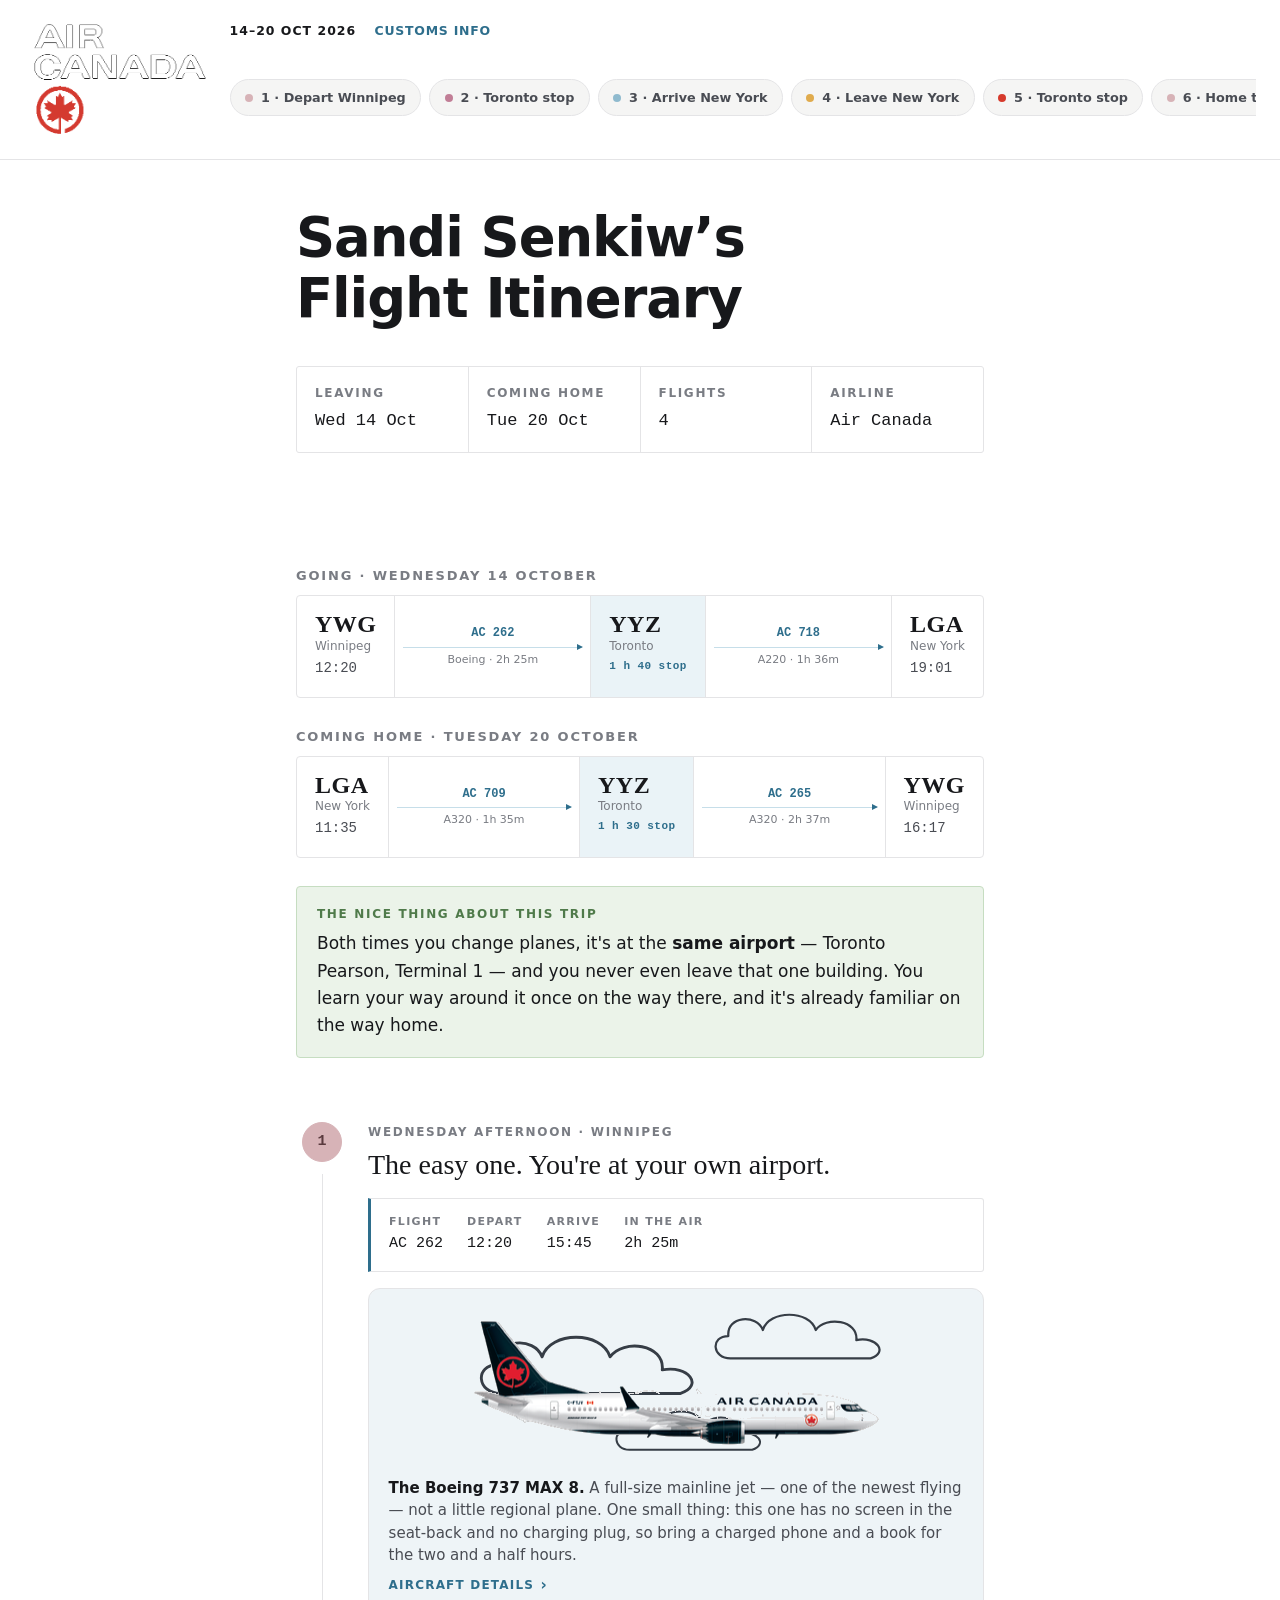
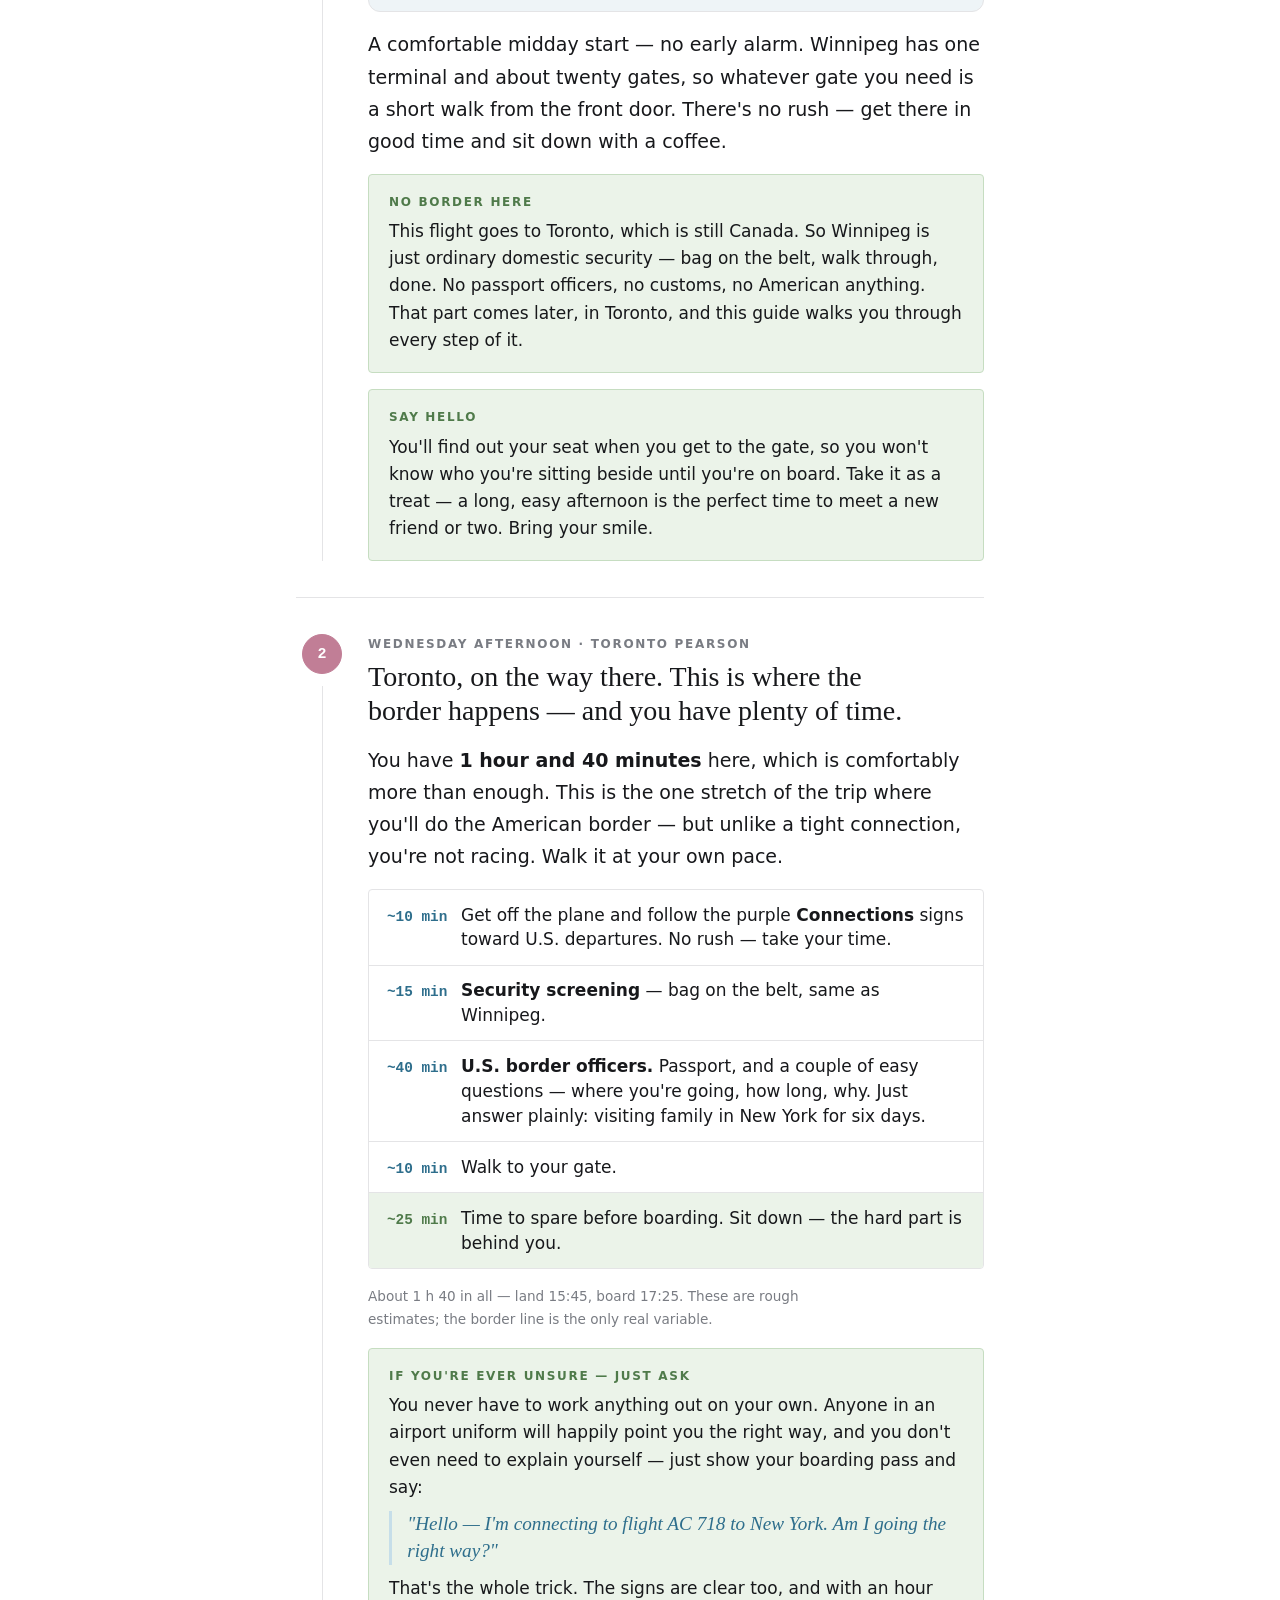
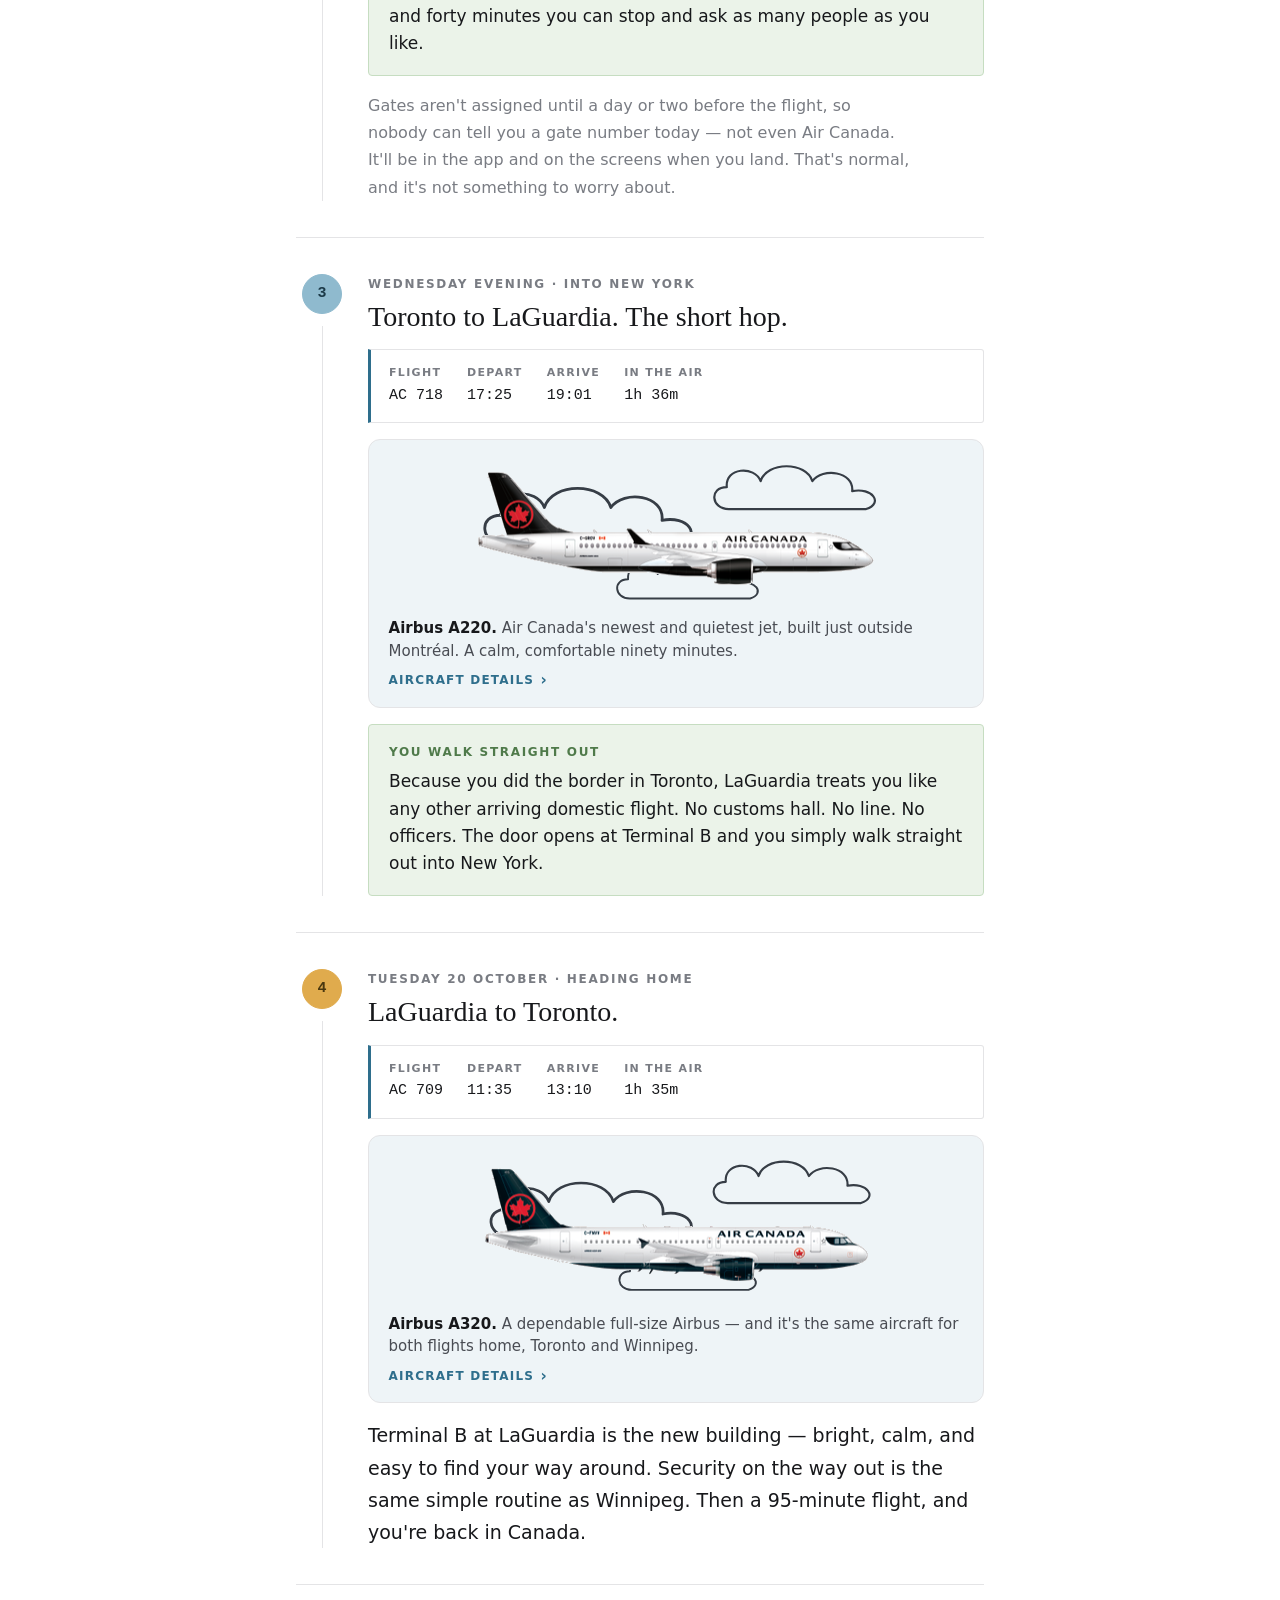
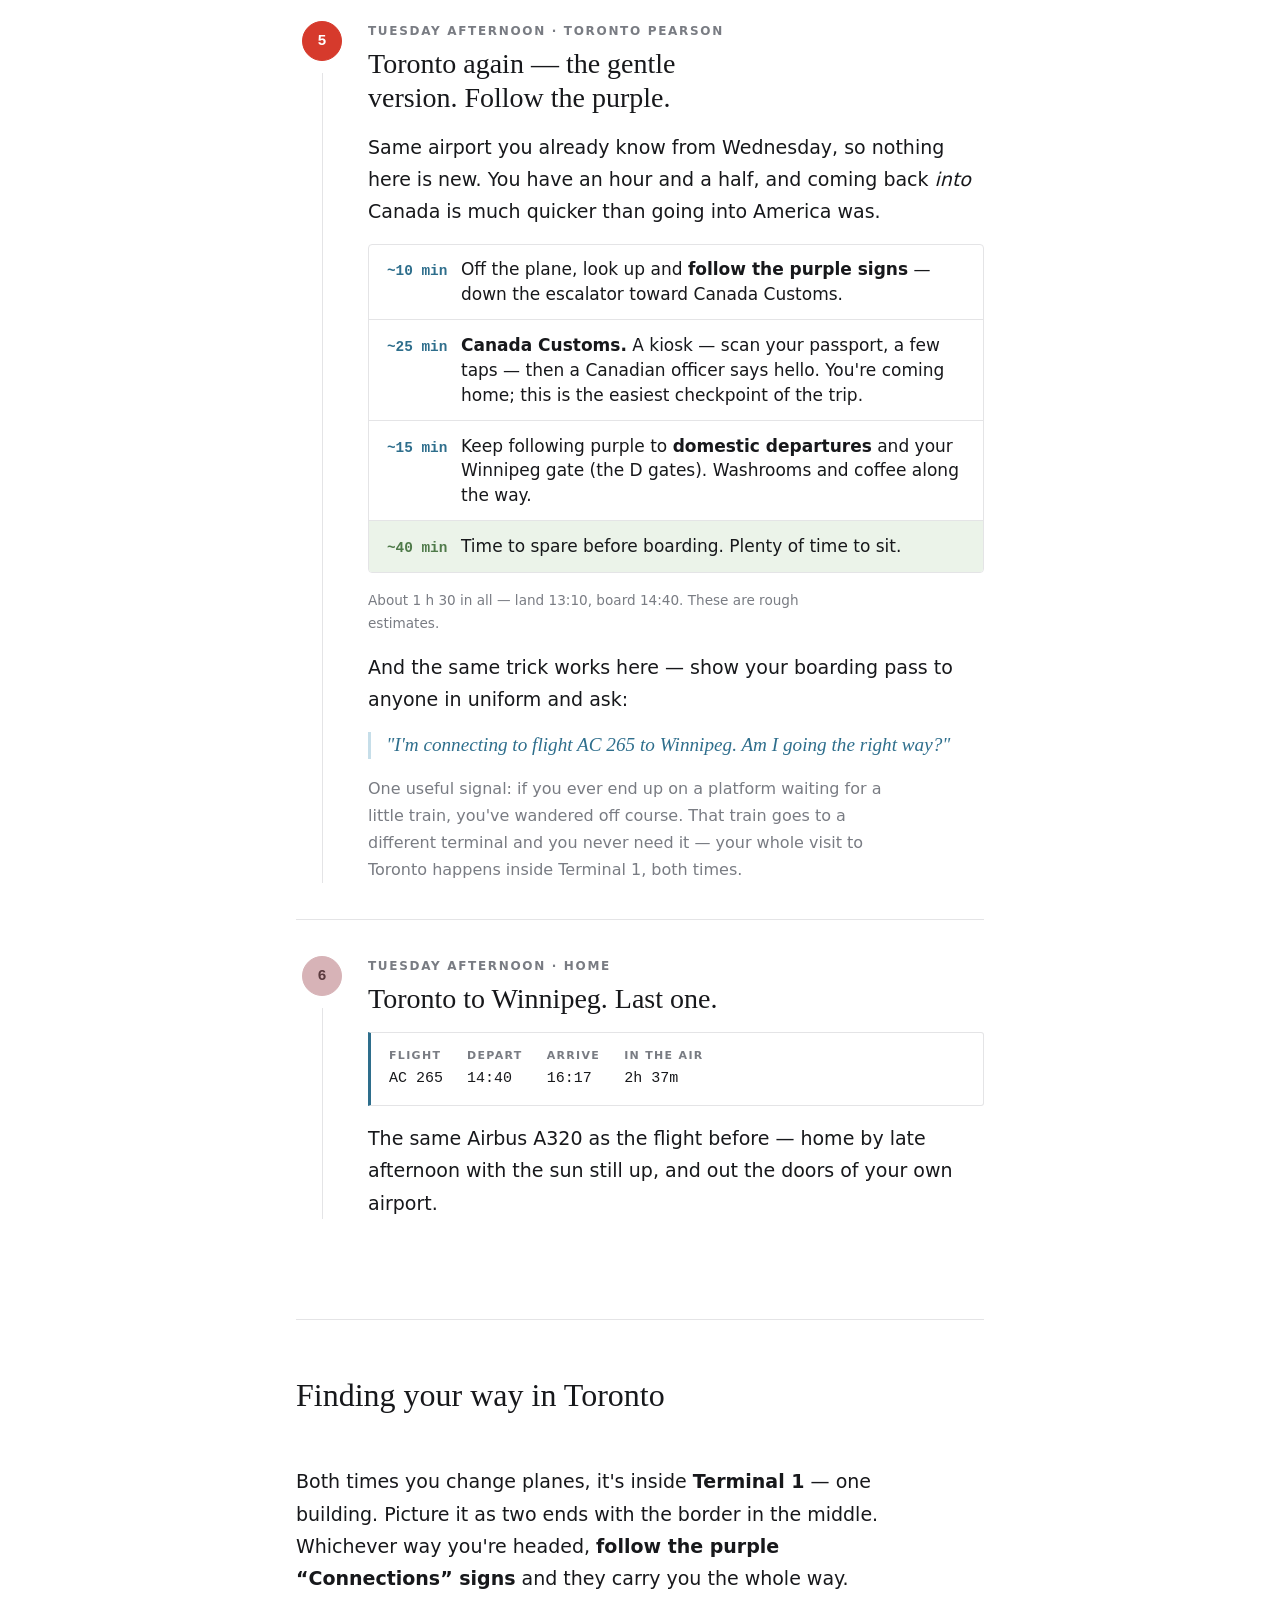
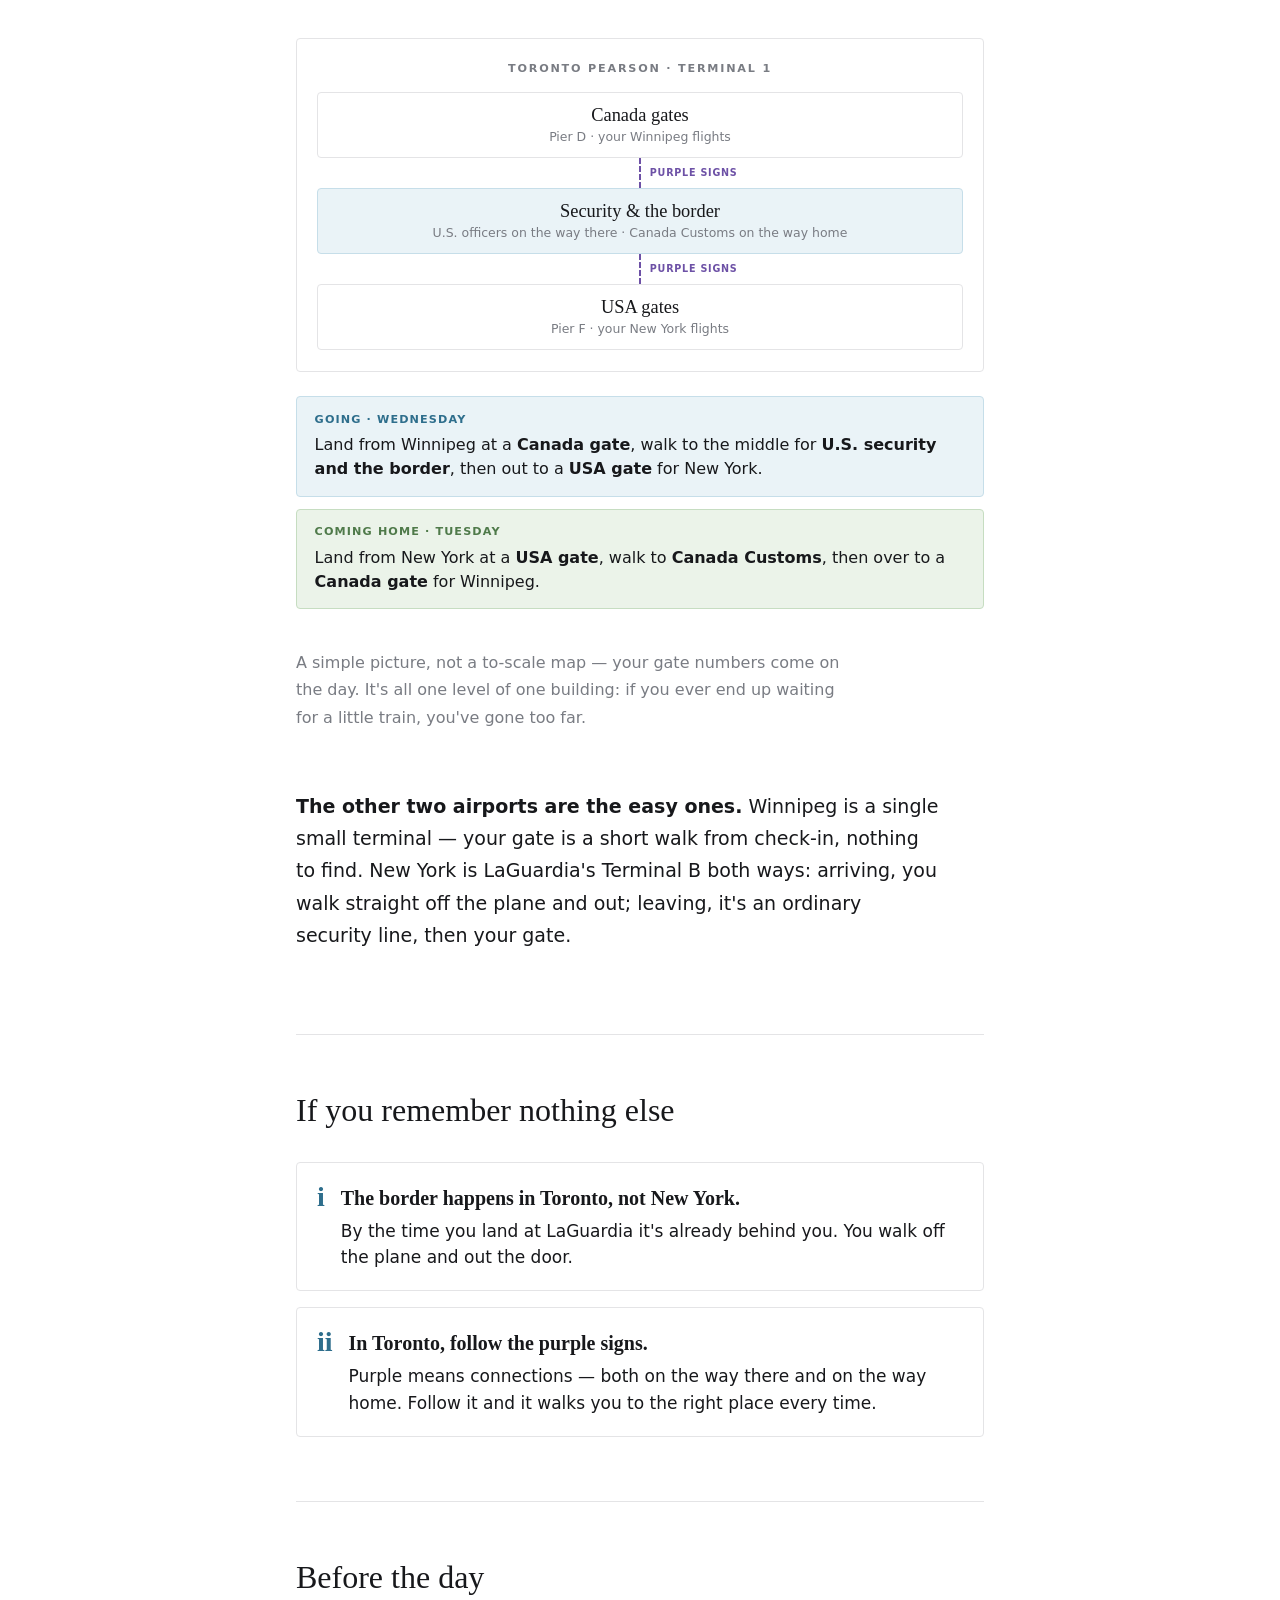
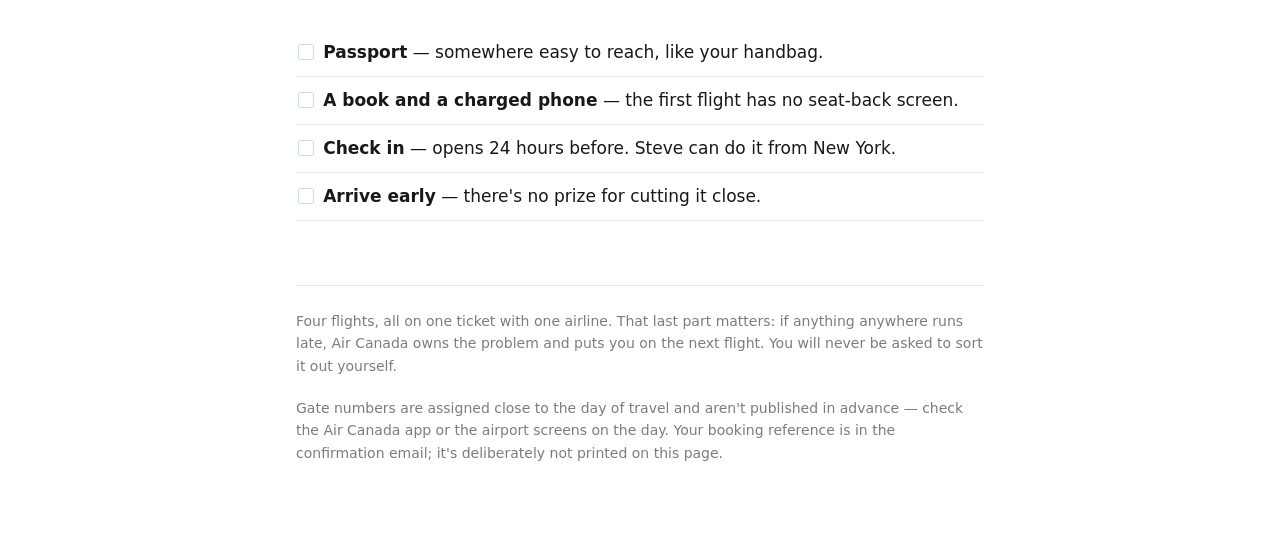
==== commit d4c44d10: "Refine momtrip header nav layout" ====
--- a/momtrip/index.html
+++ b/momtrip/index.html
@@ -82,13 +82,13 @@
     border-bottom: 1px solid var(--line);
   }
   .topbar-inner {
-    max-width: 46rem;
+    max-width: 82rem;
     margin: 0 auto;
-    padding: 0.95rem 1.5rem 1rem;
+    padding: 0.85rem 1.5rem 0.95rem;
     display: grid;
-    grid-template-columns: clamp(9.5rem, 25vw, 12.75rem) minmax(0, 1fr);
-    column-gap: 1.3rem;
-    row-gap: 0.65rem;
+    grid-template-columns: clamp(9.25rem, 18vw, 12rem) minmax(0, 1fr);
+    column-gap: 0.85rem;
+    row-gap: 0.55rem;
     align-items: start;
   }
   .brand {
@@ -107,8 +107,9 @@
     display: flex;
     align-items: center;
     justify-content: flex-start;
-    gap: 1.4rem;
+    gap: 1.15rem;
     min-height: 2rem;
+    padding-top: 0.15rem;
   }
   .brand-date {
     font-size: 0.78rem;
@@ -131,14 +132,17 @@
   .legnav {
     grid-column: 2;
     display: flex;
-    flex-wrap: wrap;
+    flex-wrap: nowrap;
     gap: 0.5rem;
-    overflow: visible;
+    overflow-x: auto;
+    -webkit-overflow-scrolling: touch;
+    scrollbar-width: none;
     margin: 0;
-    padding: 0 0 0.15rem;
-  }
+    padding: 0 0 0.2rem;
+  }
+  .legnav::-webkit-scrollbar { display: none; }
   .legnav a {
-    flex: 0 1 auto;
+    flex: 0 0 auto;
     display: inline-flex;
     align-items: center;
     font-size: 0.8rem;
@@ -178,7 +182,7 @@
     }
     .brand {
       grid-row: auto;
-      max-width: 13rem;
+      max-width: 12rem;
     }
     .topbar-row {
       justify-content: space-between;
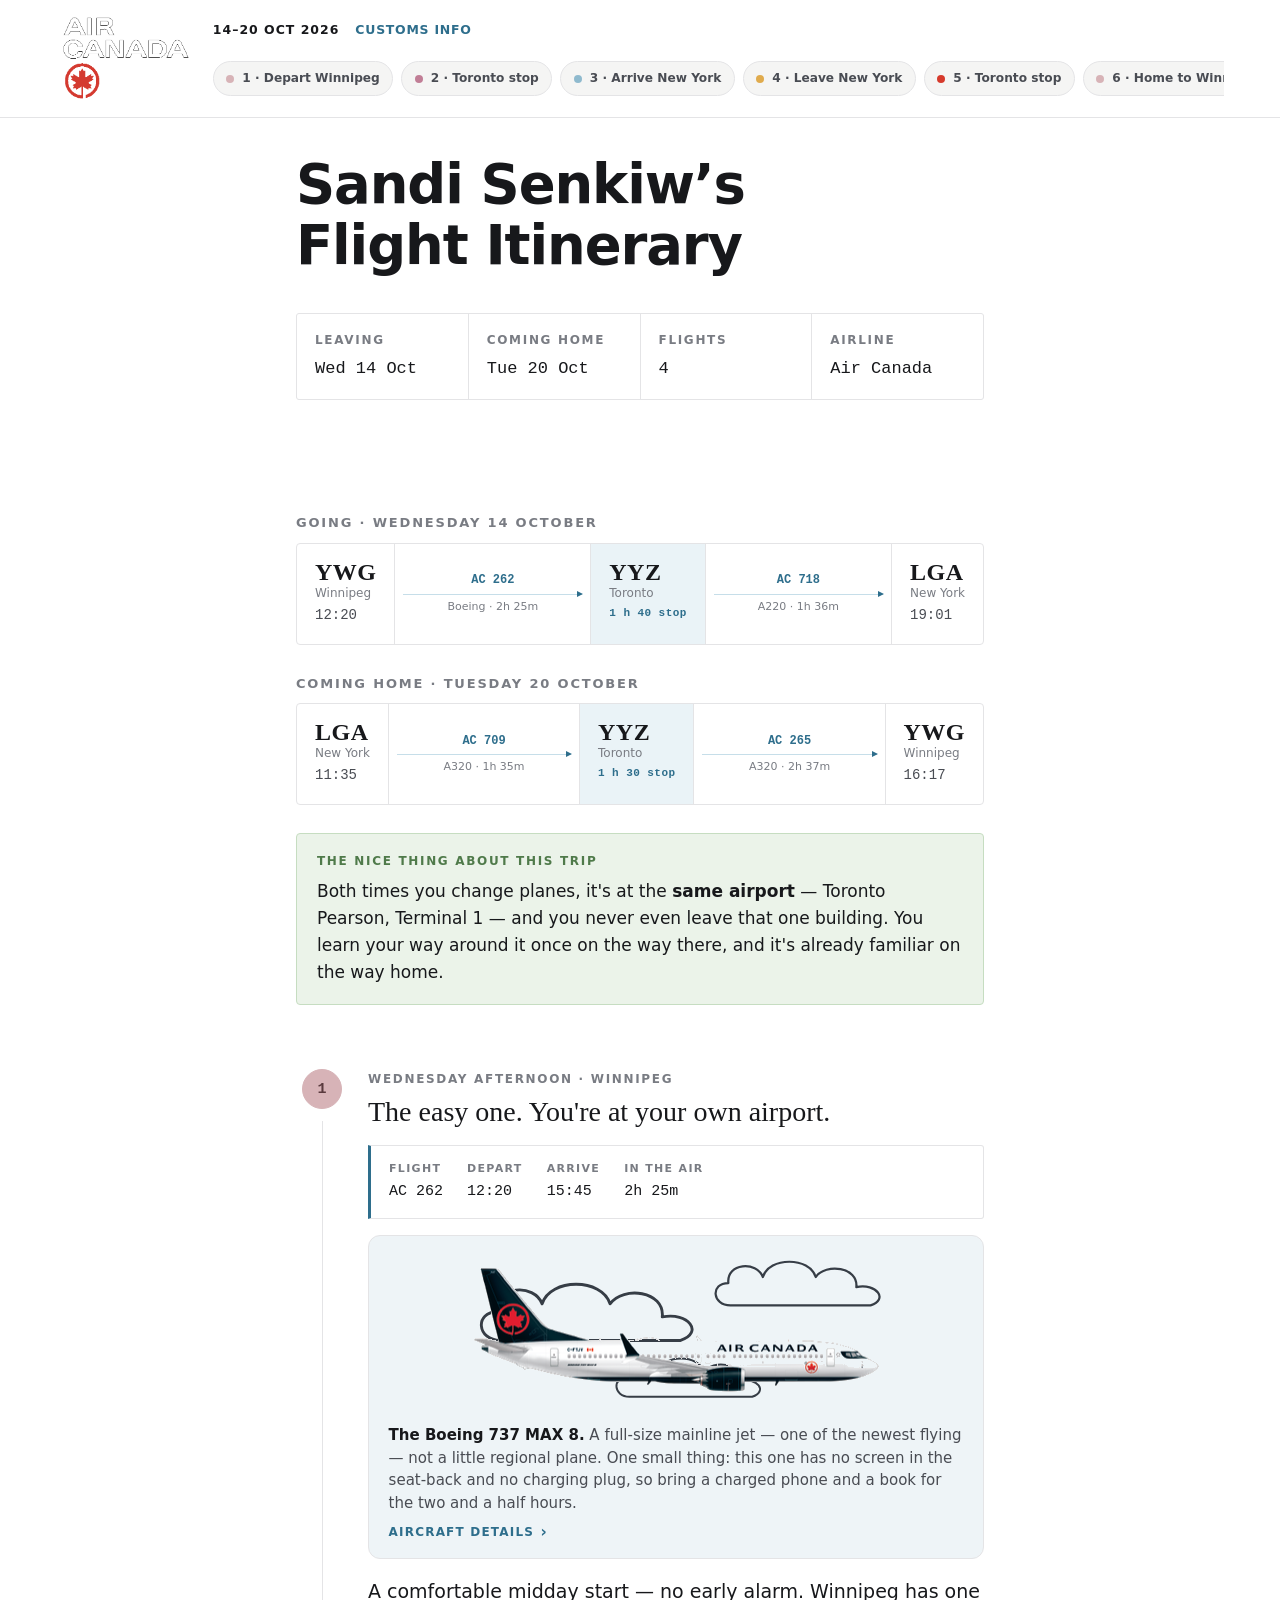
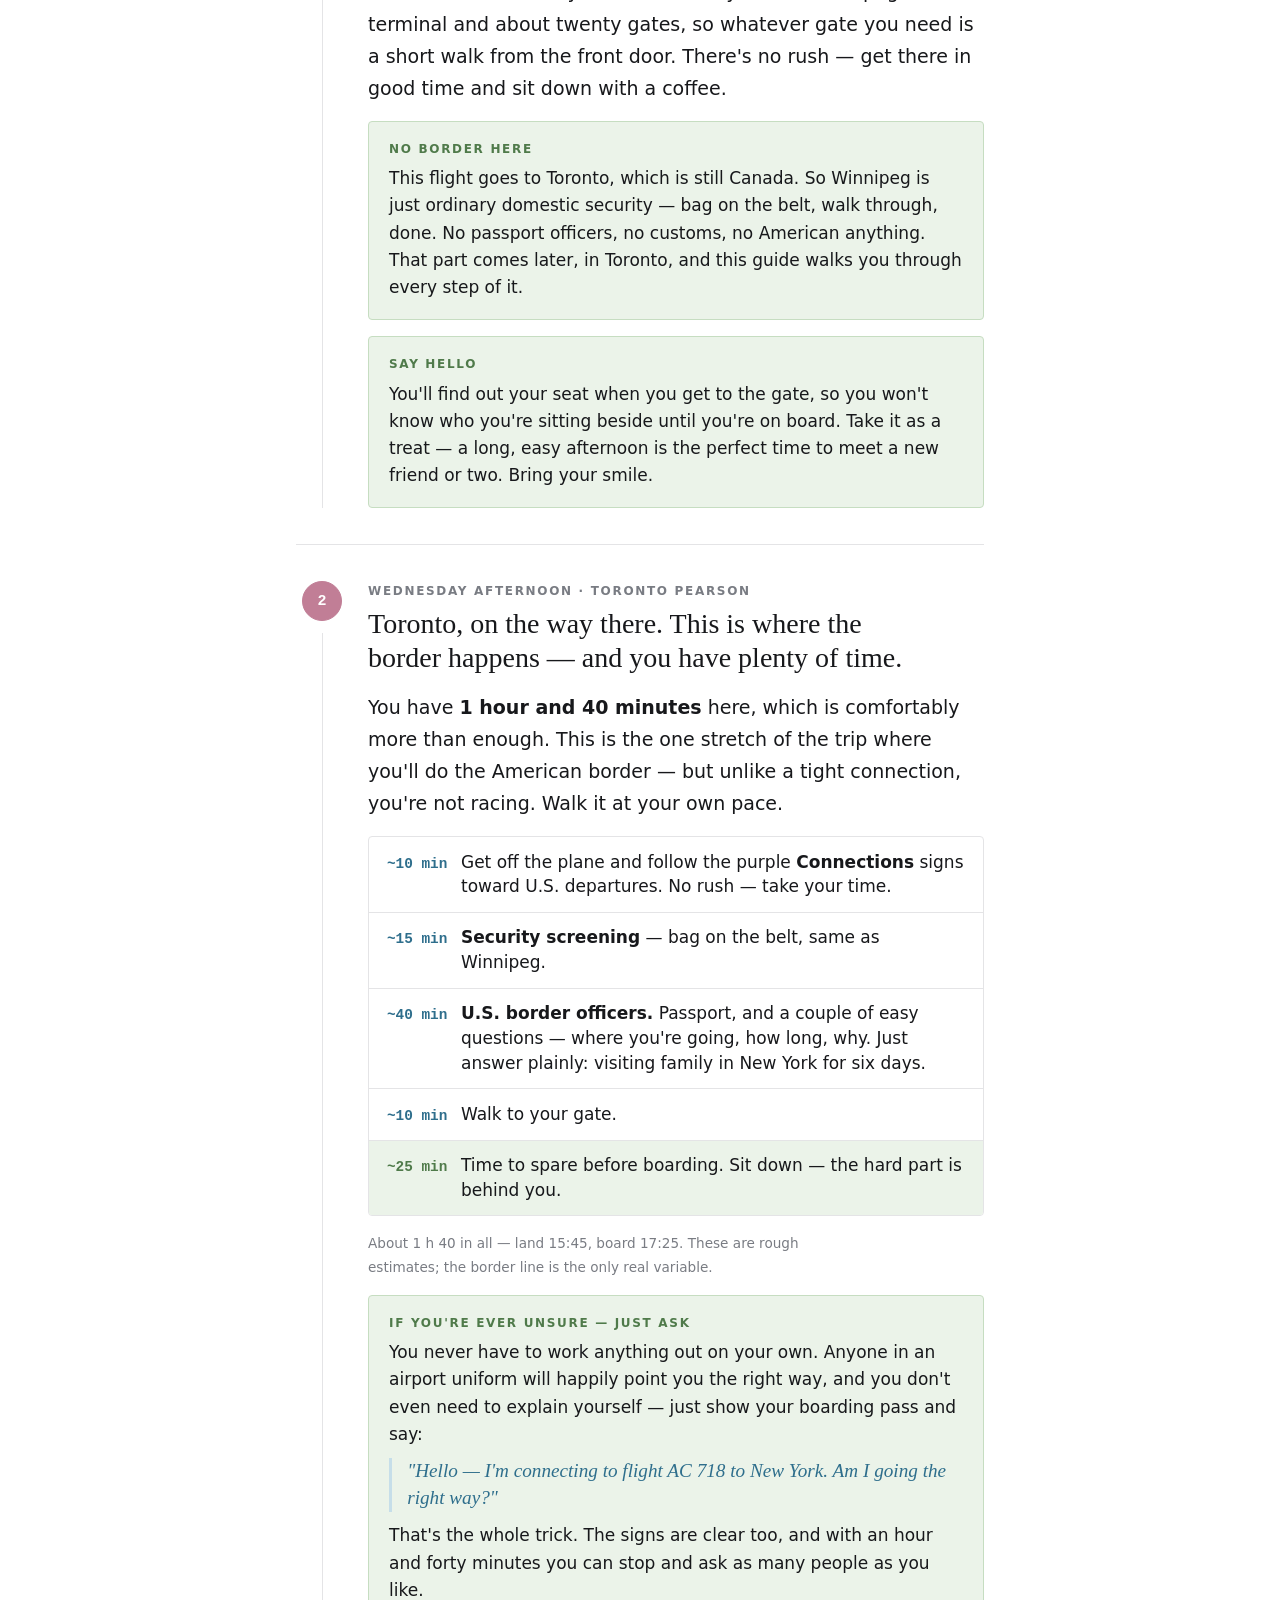
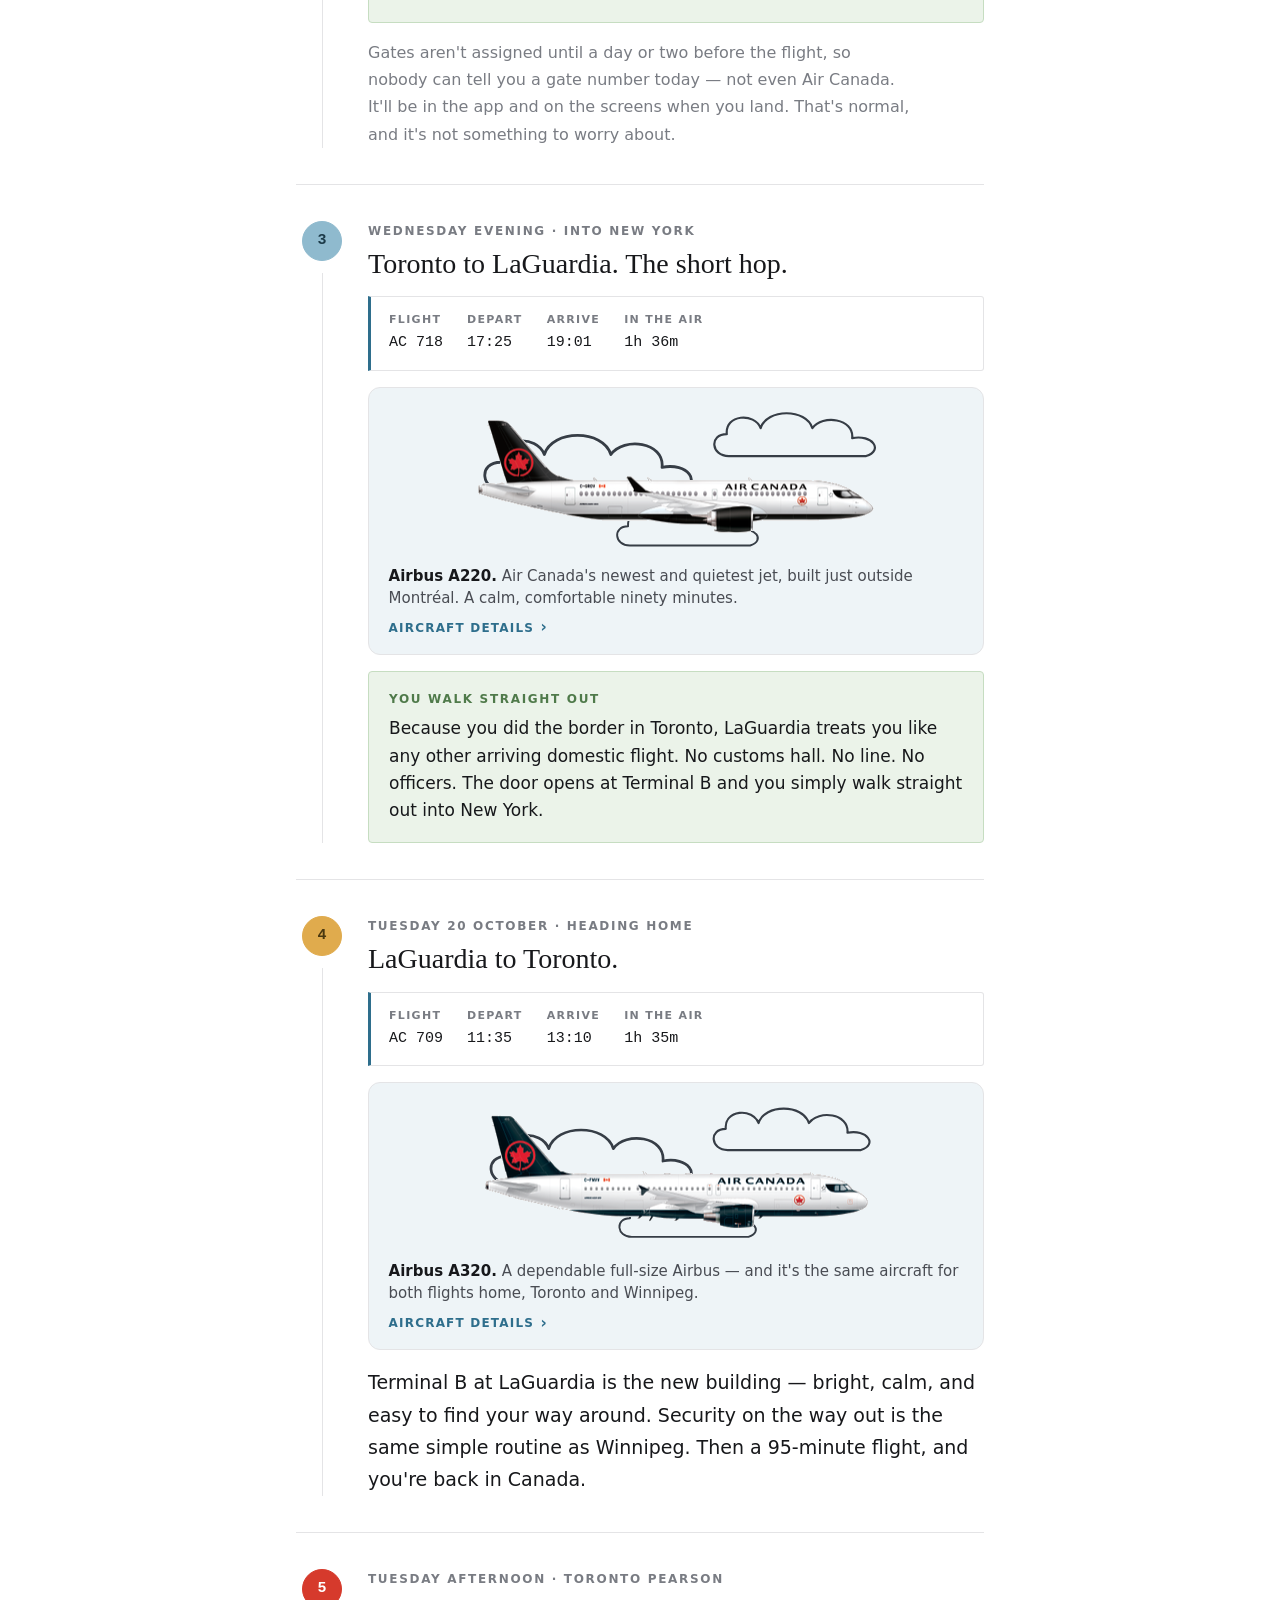
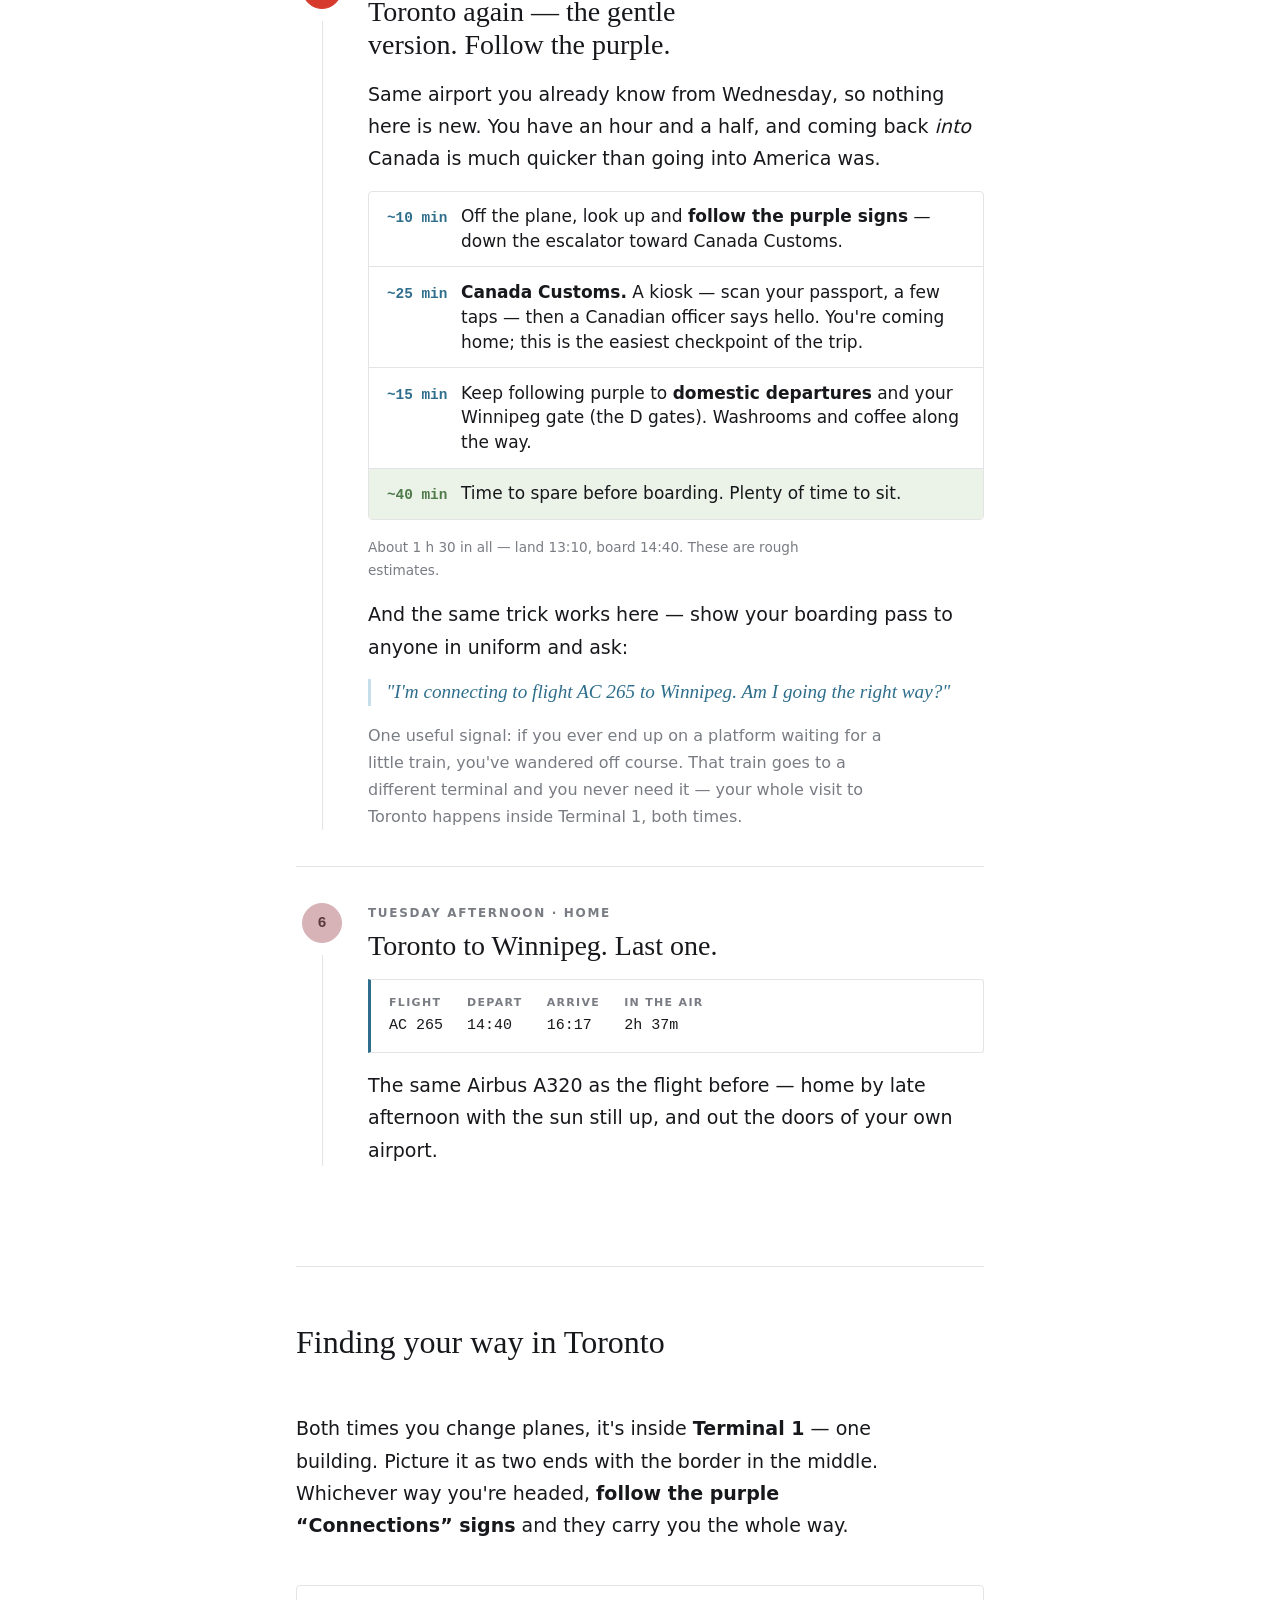
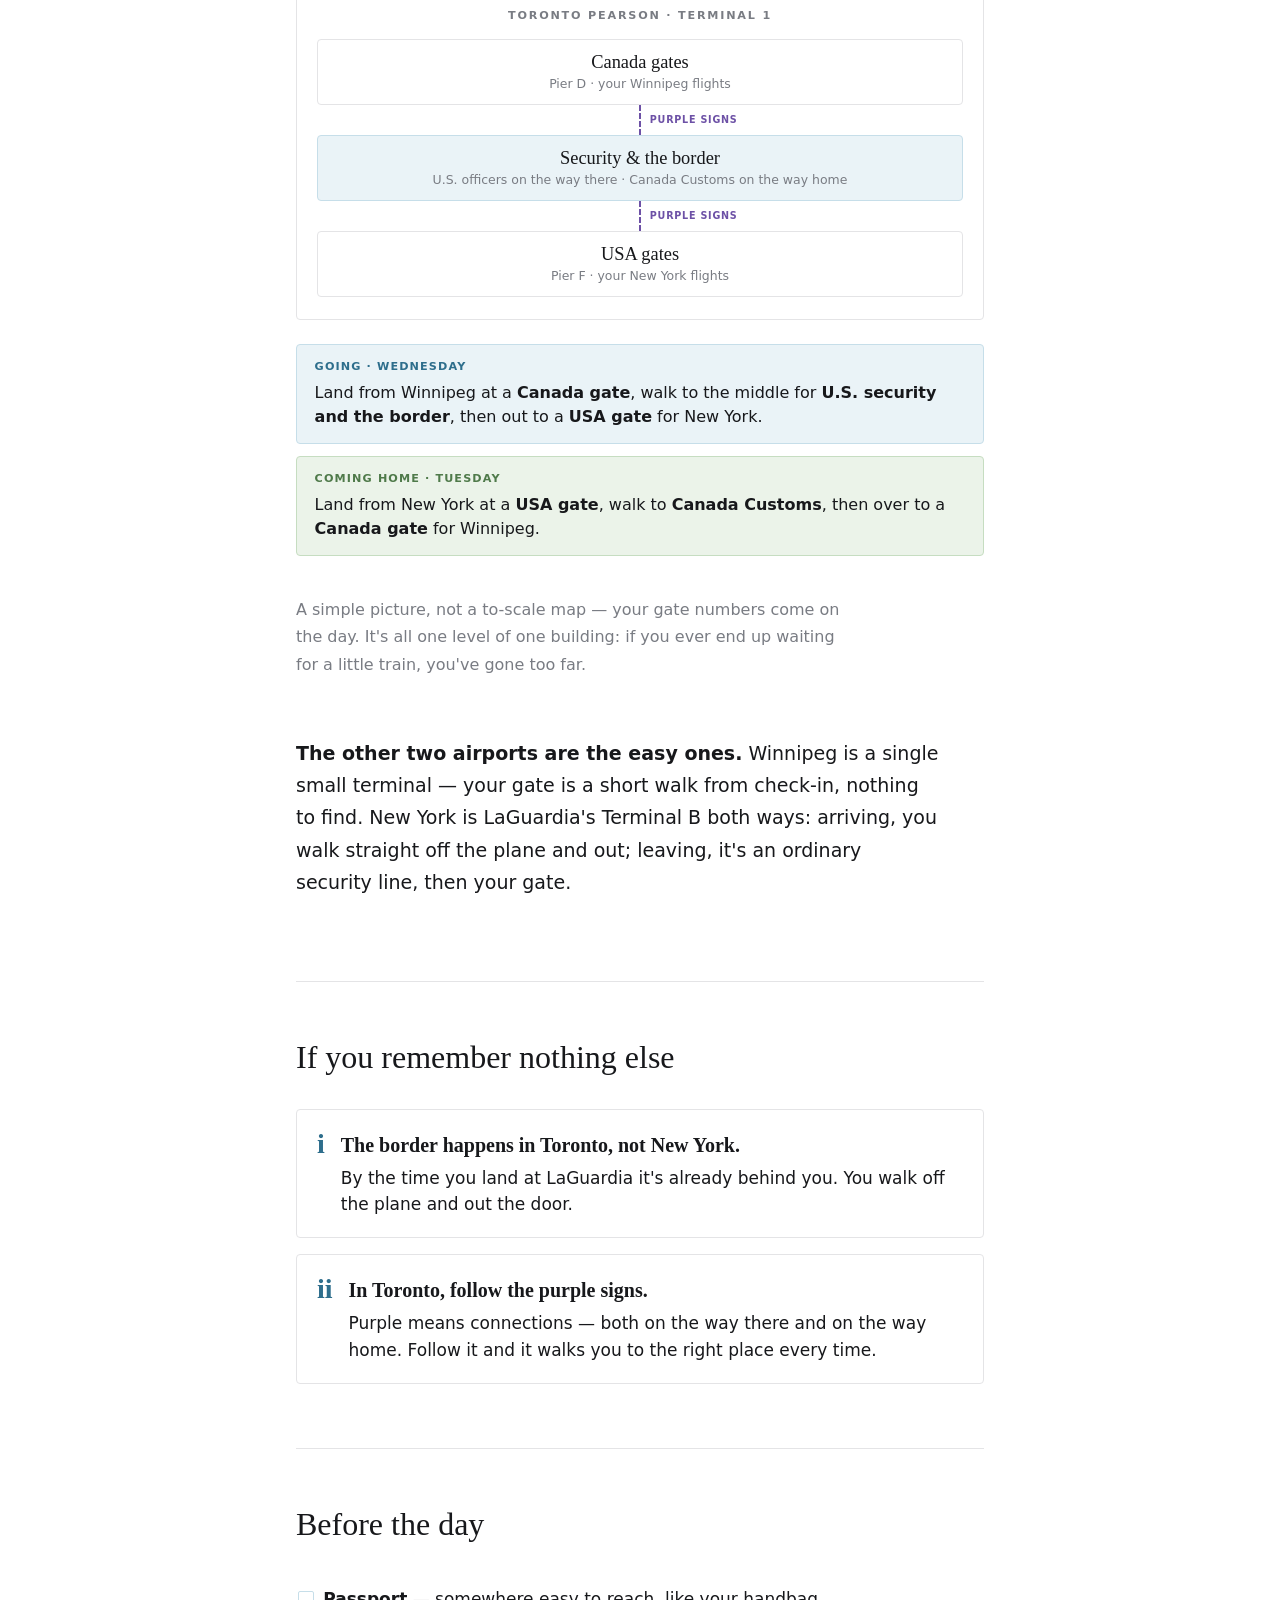
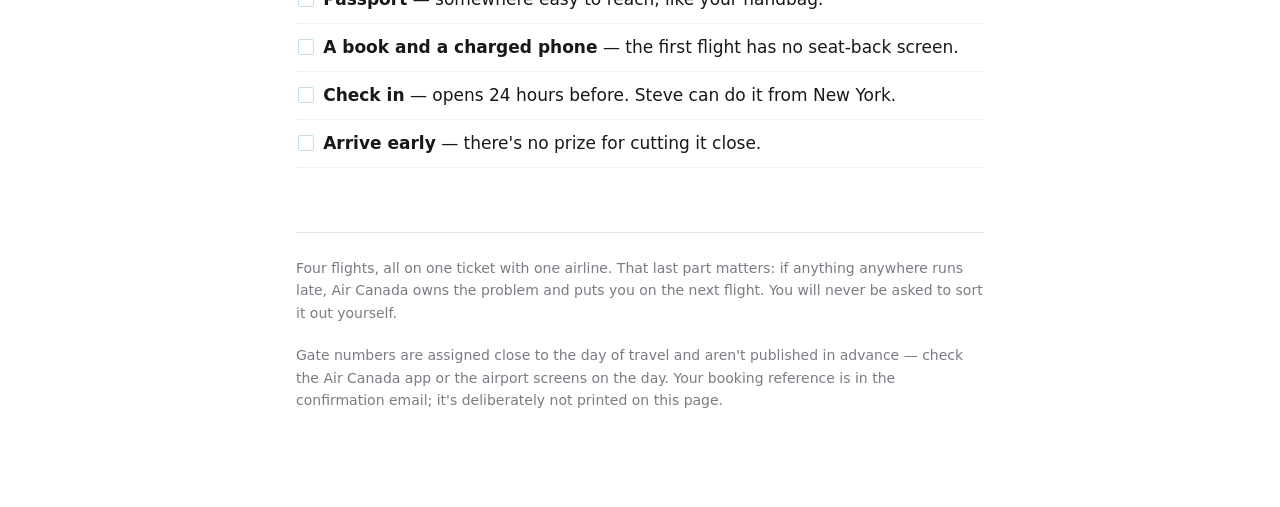
==== commit 30a06ee1: "Clean up momtrip responsive header" ====
--- a/momtrip/index.html
+++ b/momtrip/index.html
@@ -8,8 +8,8 @@
 <title>Sandi Senkiw's Flight Itinerary</title>
 <style>
   *, *::before, *::after { box-sizing: border-box; }
-  html { -webkit-text-size-adjust: 100%; }
-  body { margin: 0; }
+  html { -webkit-text-size-adjust: 100%; overflow-x: hidden; }
+  body { margin: 0; overflow-x: hidden; }
   img, svg { max-width: 100%; }
 
   :root {
@@ -82,14 +82,14 @@
     border-bottom: 1px solid var(--line);
   }
   .topbar-inner {
-    max-width: 82rem;
+    max-width: 76rem;
     margin: 0 auto;
-    padding: 0.85rem 1.5rem 0.95rem;
+    padding: 0.65rem 1.5rem 0.7rem;
     display: grid;
-    grid-template-columns: clamp(9.25rem, 18vw, 12rem) minmax(0, 1fr);
-    column-gap: 0.85rem;
-    row-gap: 0.55rem;
-    align-items: start;
+    grid-template-columns: clamp(7.25rem, 11vw, 8.75rem) minmax(0, 1fr);
+    column-gap: 1.05rem;
+    row-gap: 0.45rem;
+    align-items: center;
   }
   .brand {
     grid-row: 1 / span 2;
@@ -107,9 +107,8 @@
     display: flex;
     align-items: center;
     justify-content: flex-start;
-    gap: 1.15rem;
-    min-height: 2rem;
-    padding-top: 0.15rem;
+    gap: 1rem;
+    min-height: 1.6rem;
   }
   .brand-date {
     font-size: 0.78rem;
@@ -145,11 +144,11 @@
     flex: 0 0 auto;
     display: inline-flex;
     align-items: center;
-    font-size: 0.8rem;
+    font-size: 0.76rem;
     font-weight: 600;
     color: var(--ink-soft);
     text-decoration: none;
-    padding: 0.42rem 0.9rem;
+    padding: 0.38rem 0.78rem;
     border: 1px solid var(--line);
     border-radius: 999px;
     background: var(--paper-2);
@@ -174,6 +173,8 @@
   @media (max-width: 640px) {
     .topbar-inner {
       grid-template-columns: minmax(0, 1fr);
+      padding: 1rem 1.25rem 1.1rem;
+      row-gap: 0.8rem;
     }
     .brand,
     .topbar-row,
@@ -182,11 +183,31 @@
     }
     .brand {
       grid-row: auto;
-      max-width: 12rem;
+      max-width: 11.5rem;
     }
     .topbar-row {
-      justify-content: space-between;
-      gap: 1rem;
+      justify-content: flex-start;
+      gap: 1.35rem;
+      width: 100%;
+    }
+    .brand-date,
+    .nav-customs {
+      font-size: 0.74rem;
+    }
+    .legnav {
+      display: grid;
+      grid-template-columns: repeat(2, minmax(0, 1fr));
+      gap: 0.45rem;
+      overflow: visible;
+      padding: 0;
+    }
+    .legnav a {
+      min-width: 0;
+      justify-content: flex-start;
+      font-size: 0.72rem;
+      line-height: 1.2;
+      padding: 0.52rem 0.65rem;
+      white-space: normal;
     }
   }
 
@@ -237,7 +258,13 @@
     display: flex;
     flex-direction: column;
     gap: 1.25rem;
-    padding: 3rem 0 3rem;
+    padding: 2.35rem 0 3rem;
+  }
+
+  @media (max-width: 640px) {
+    .cover {
+      padding-top: 2rem;
+    }
   }
 
   .cover .airmail { margin-bottom: 1.25rem; }
@@ -271,6 +298,12 @@
     border-radius: 3px;
     margin: 1rem 0 0;
     overflow: hidden;
+  }
+
+  @media (max-width: 640px) {
+    .facts {
+      grid-template-columns: repeat(2, minmax(0, 1fr));
+    }
   }
 
   .fact {
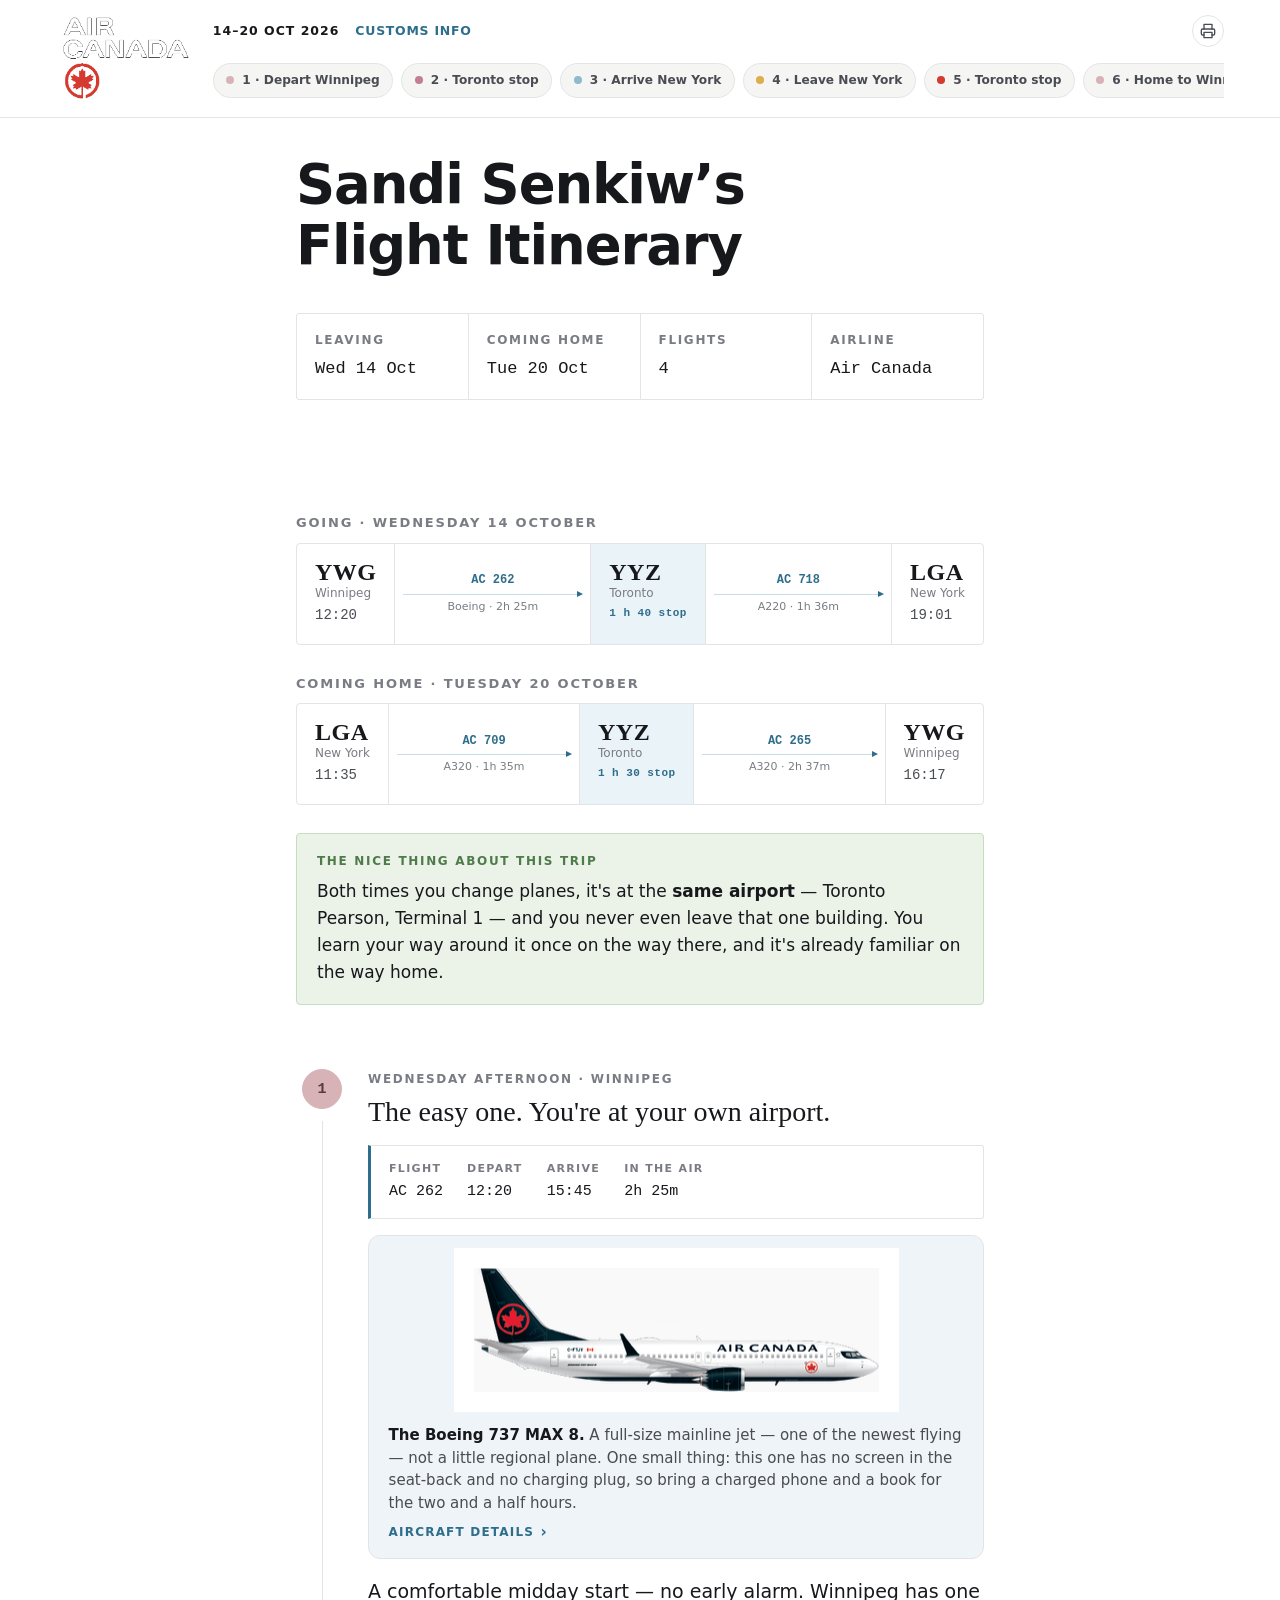
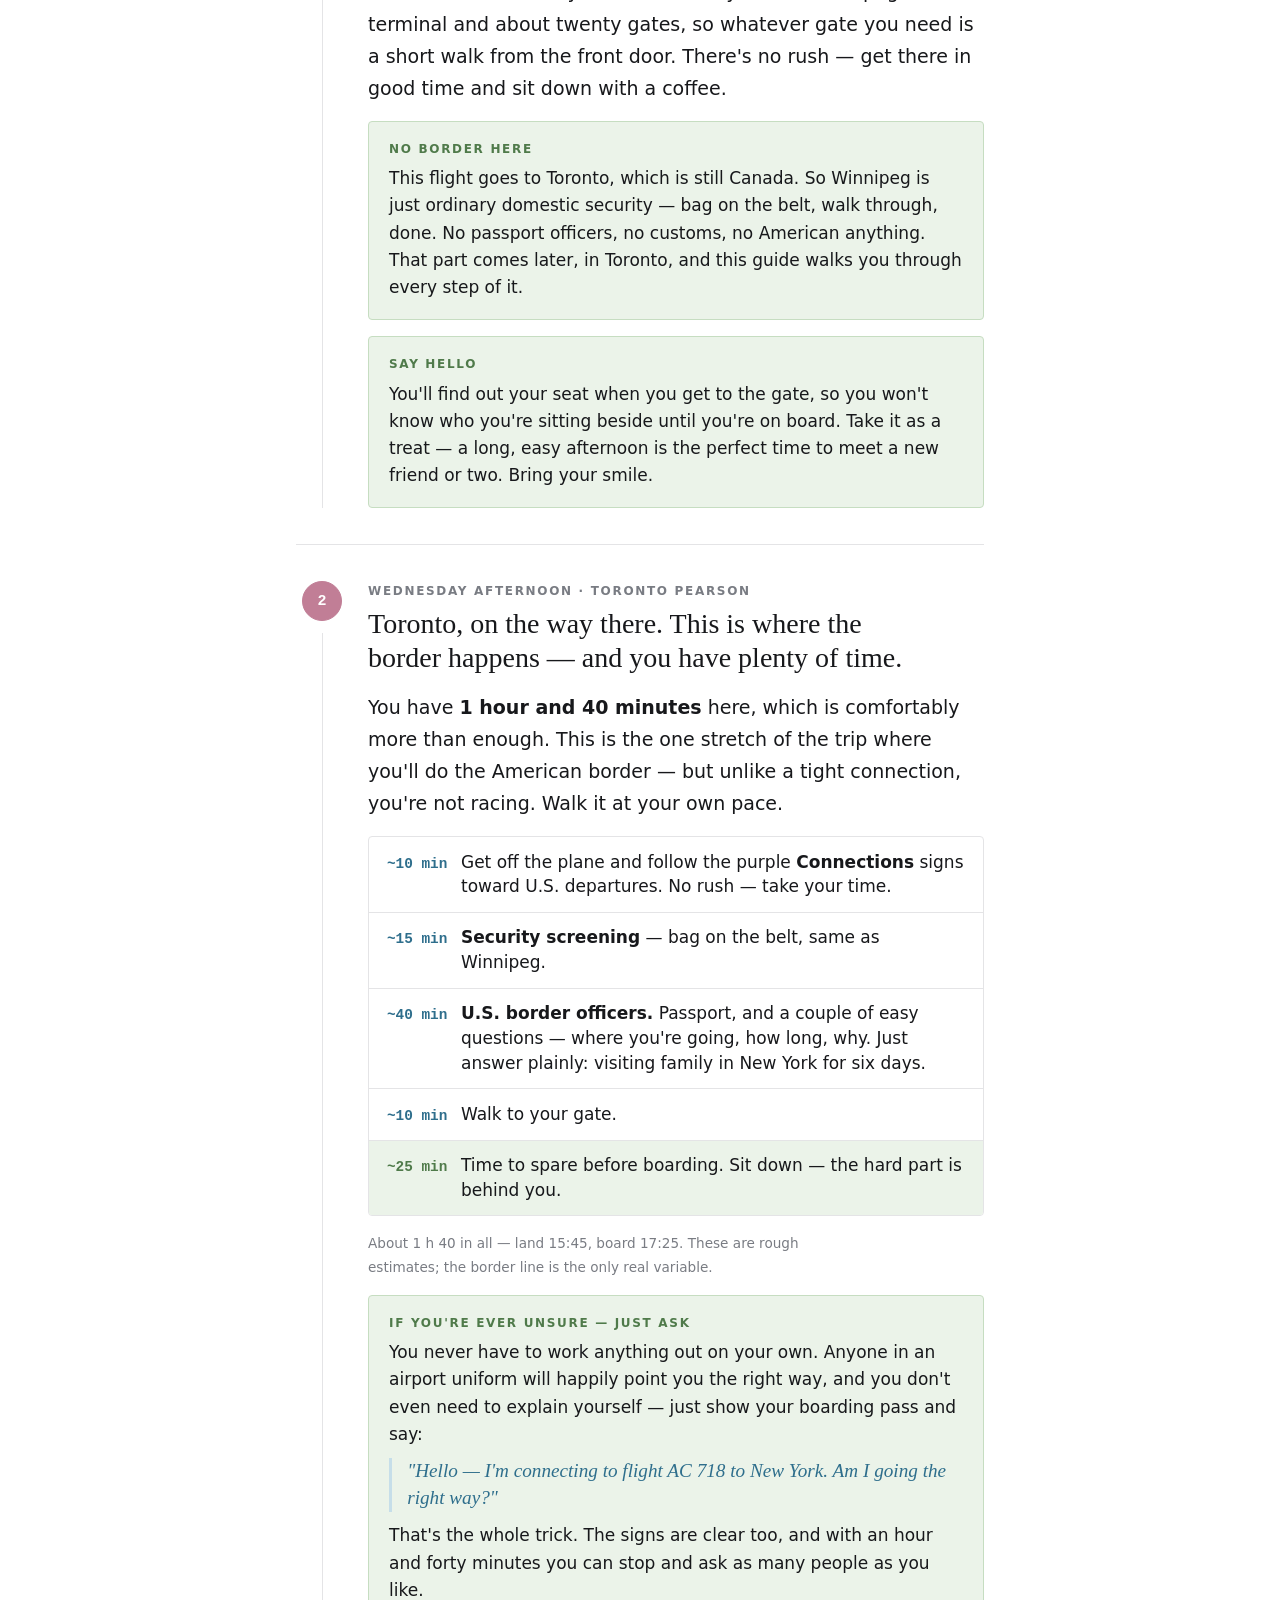
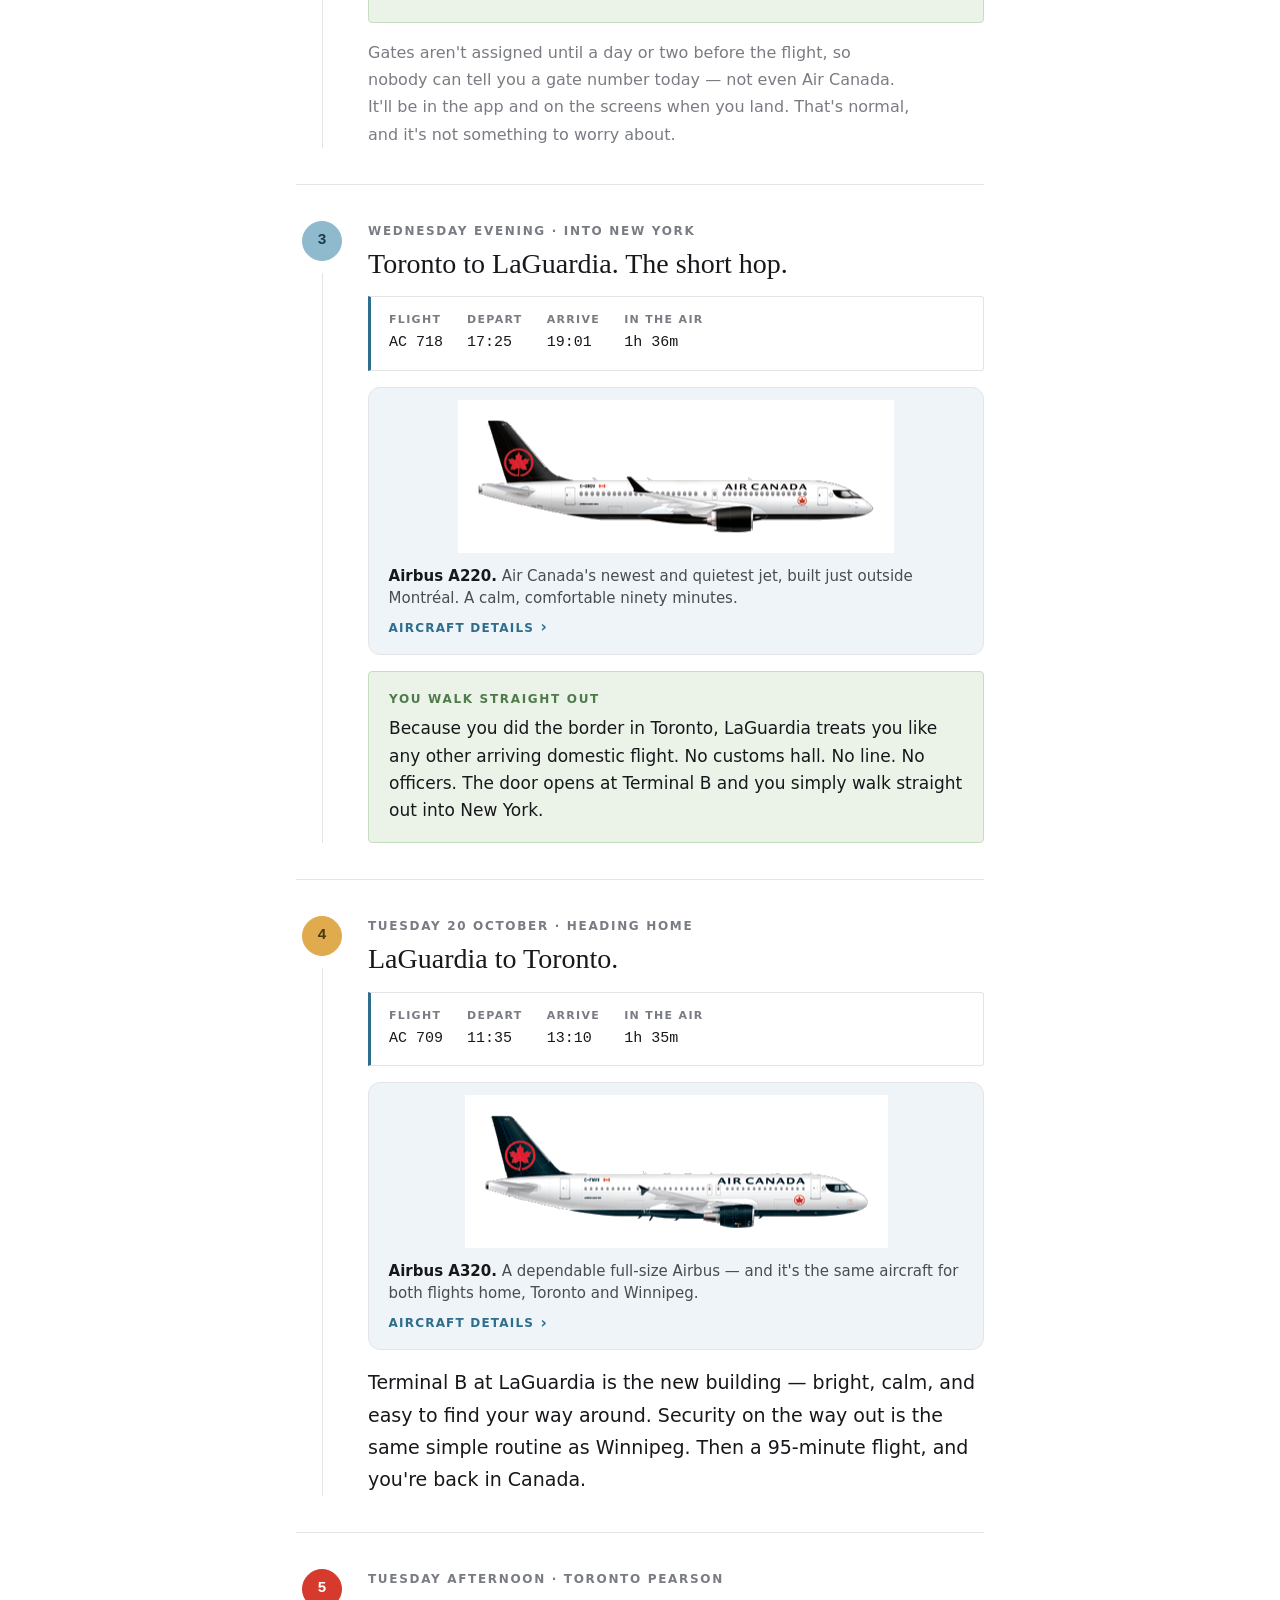
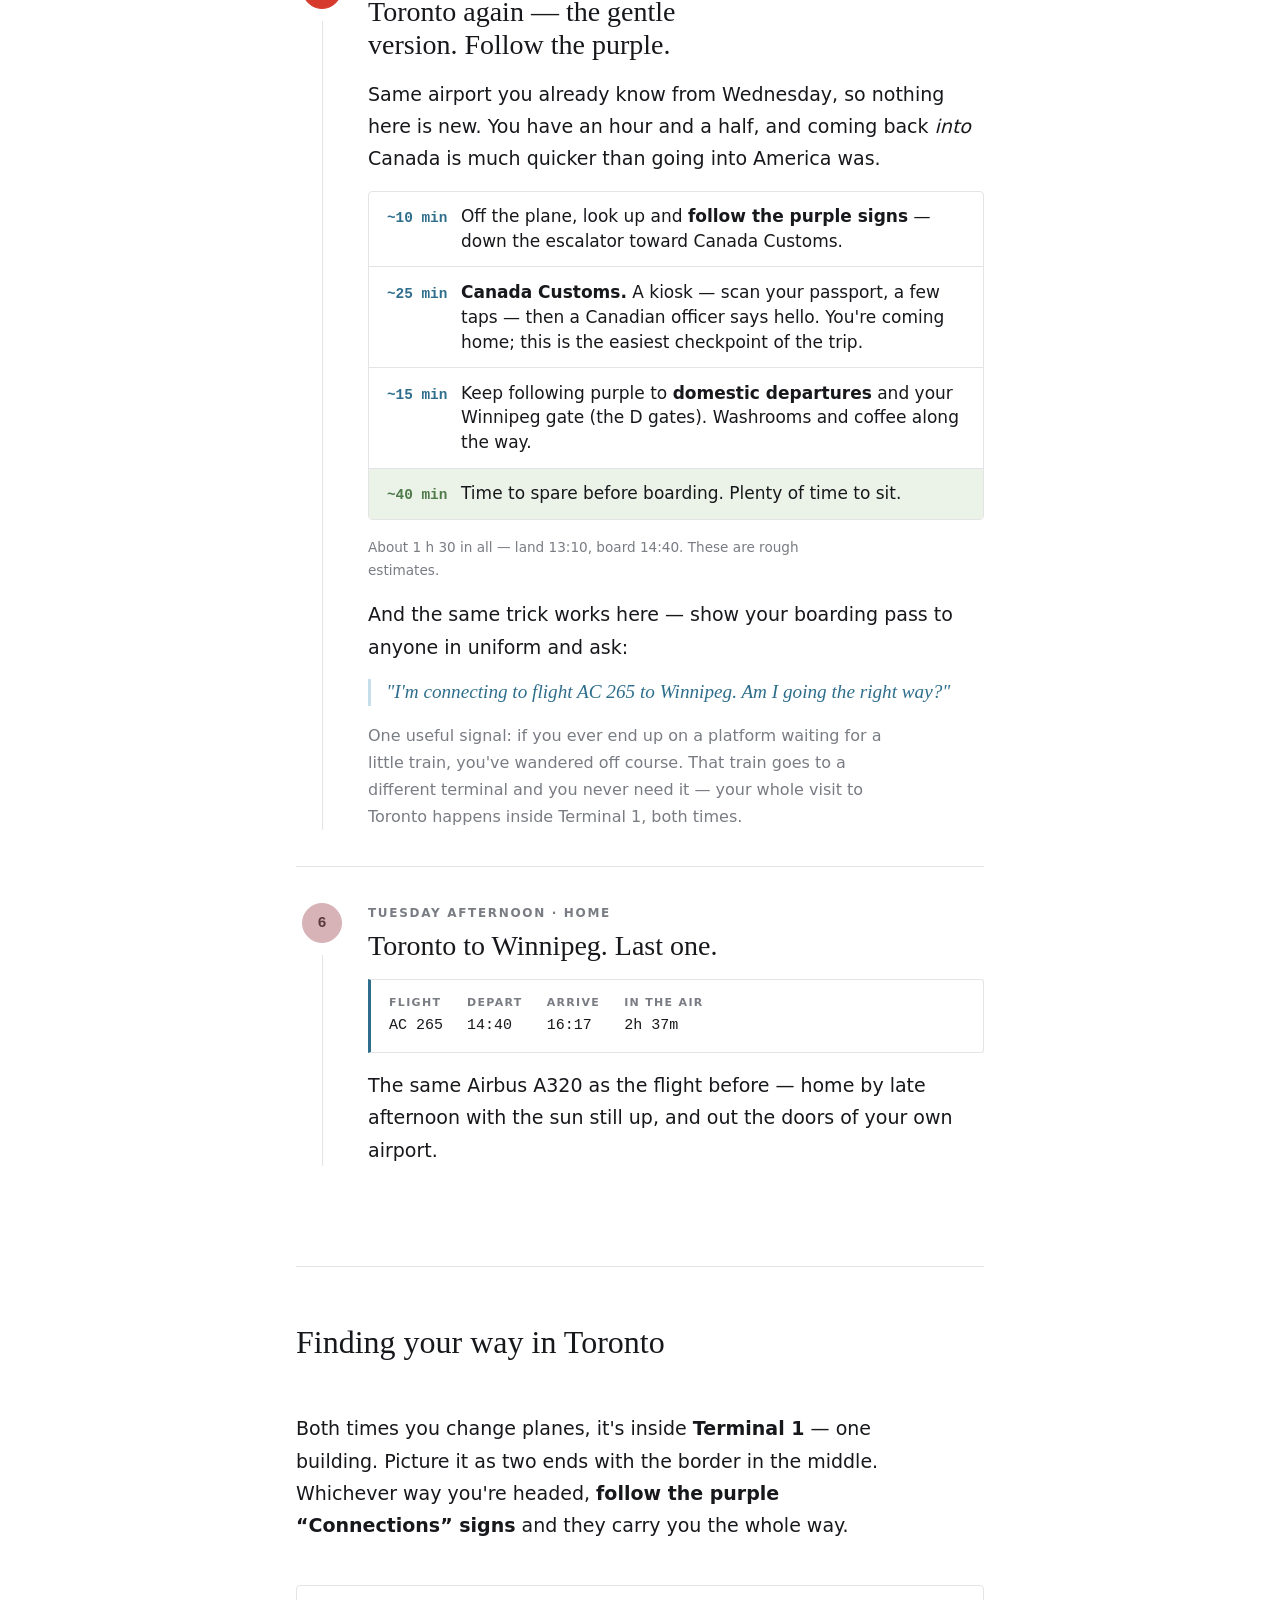
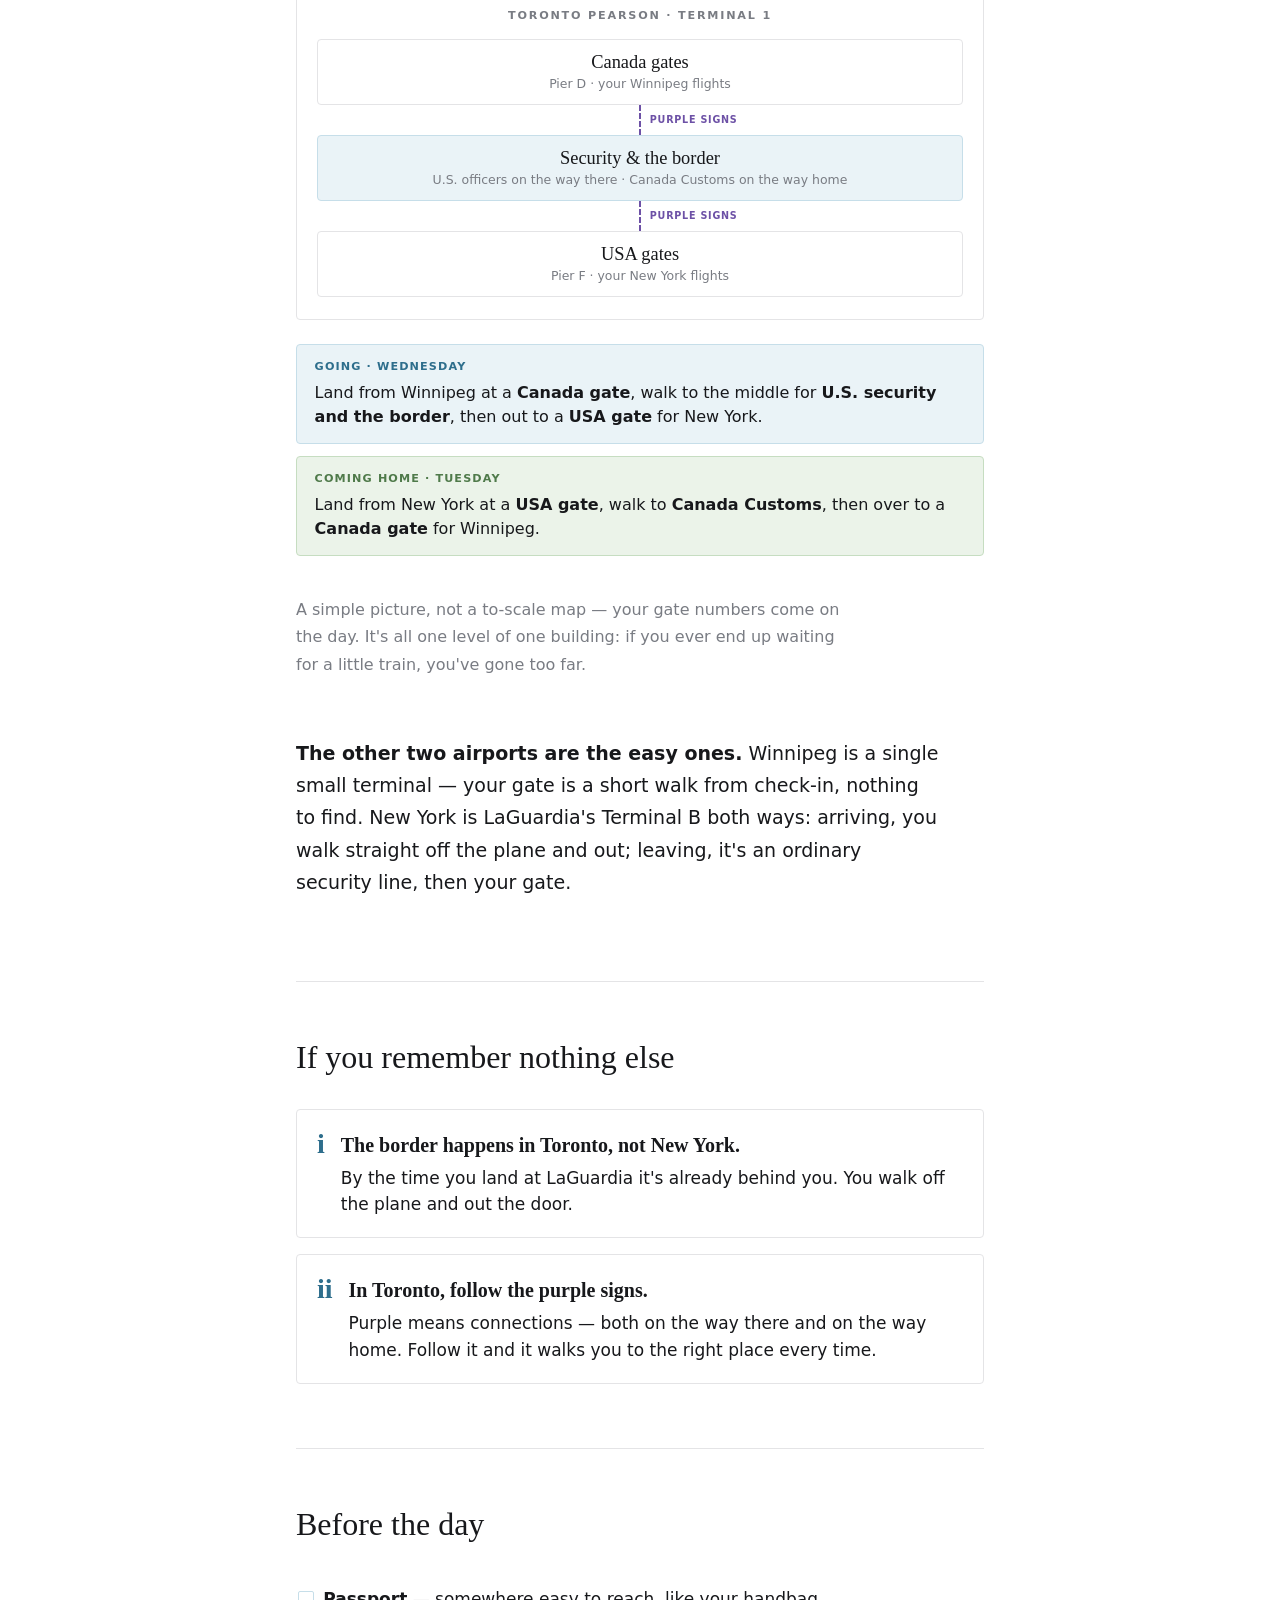
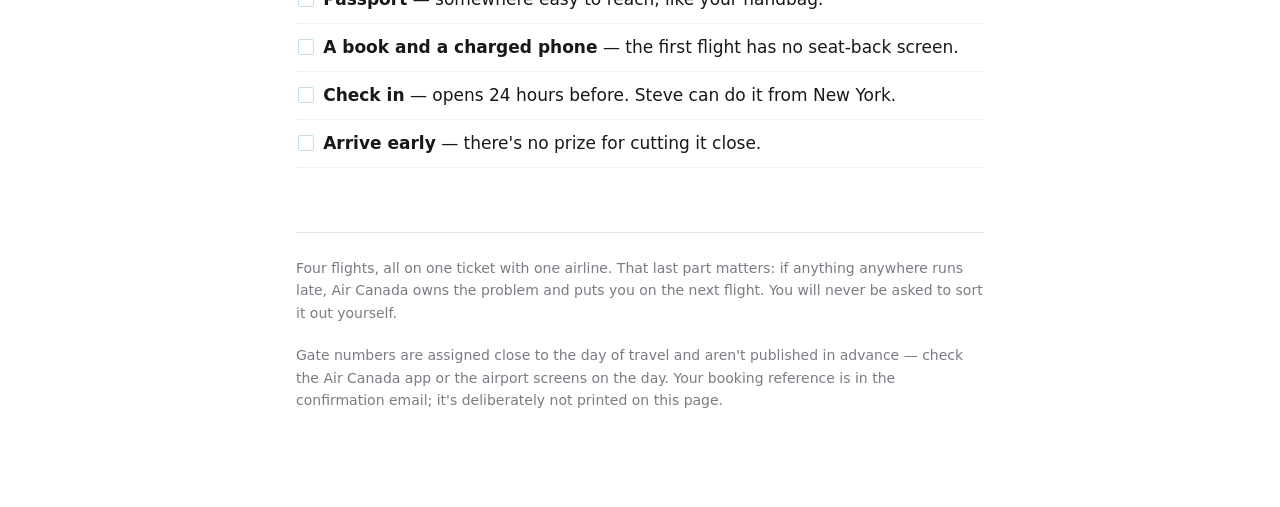
==== commit 267d79d0: "Add printable momtrip itinerary" ====
--- a/momtrip/index.html
+++ b/momtrip/index.html
@@ -128,6 +128,28 @@
     white-space: nowrap;
   }
   .nav-customs:hover { text-decoration: underline; }
+  .print-btn {
+    appearance: none;
+    border: 1px solid var(--line);
+    border-radius: 999px;
+    background: var(--paper-3);
+    color: var(--ink-soft);
+    width: 2rem;
+    height: 2rem;
+    display: inline-grid;
+    place-items: center;
+    margin-left: auto;
+    cursor: pointer;
+  }
+  .print-btn:hover {
+    border-color: var(--sky-line);
+    color: var(--sky-deep);
+  }
+  .print-btn svg {
+    width: 1rem;
+    height: 1rem;
+    stroke: currentColor;
+  }
   .legnav {
     grid-column: 2;
     display: flex;
@@ -190,6 +212,9 @@
       gap: 1.35rem;
       width: 100%;
     }
+    .print-btn {
+      margin-left: 0;
+    }
     .brand-date,
     .nav-customs {
       font-size: 0.74rem;
@@ -260,6 +285,8 @@
     gap: 1.25rem;
     padding: 2.35rem 0 3rem;
   }
+
+  .print-cover-logo { display: none; }
 
   @media (max-width: 640px) {
     .cover {
@@ -1027,9 +1054,186 @@
   footer p { max-width: none; margin: 0; }
 
   @media print {
-    body { background: #fff; color: #000; font-size: 11pt; }
-    .page { padding: 0; gap: 2rem; max-width: none; }
-    .leg, .note-box, .aircraft, .three .item { break-inside: avoid; }
+    @page { size: letter; margin: 0.45in; }
+    *, *::before, *::after {
+      box-shadow: none !important;
+      text-shadow: none !important;
+    }
+    html, body {
+      background: #fff;
+      color: #000;
+      font-size: 10.5pt;
+      line-height: 1.38;
+      overflow: visible;
+    }
+    .topbar,
+    .cust-overlay,
+    .remember,
+    footer,
+    .print-btn,
+    .tap,
+    .marker .spine {
+      display: none !important;
+    }
+    .page {
+      padding: 0;
+      gap: 0;
+      max-width: none;
+      display: block;
+    }
+    .cover {
+      min-height: 3.6in;
+      padding: 0;
+      justify-content: center;
+      gap: 0.35in;
+    }
+    .print-cover-logo {
+      display: block;
+      width: 2.2in;
+      height: auto;
+      margin-bottom: 0.1in;
+    }
+    .cover h1 {
+      font-size: 34pt;
+      line-height: 1.04;
+      max-width: 6.6in;
+    }
+    .facts {
+      grid-template-columns: repeat(4, minmax(0, 1fr));
+      margin-top: 0.05in;
+    }
+    .fact {
+      padding: 0.15in 0.16in;
+    }
+    .map {
+      break-after: page;
+      page-break-after: always;
+      gap: 0.2in;
+    }
+    .track-label,
+    .kicker,
+    .fact dt,
+    .strip dt,
+    .qa dt {
+      letter-spacing: 0.08em;
+    }
+    .hops,
+    .note-box,
+    .strip,
+    .timelist,
+    .qa {
+      border-color: #cfcfcf;
+    }
+    .leg {
+      break-after: page;
+      page-break-after: always;
+      display: grid;
+      grid-template-columns: 0.55in 1fr;
+      gap: 0 0.22in;
+      min-height: 9.1in;
+      padding: 0;
+      border-top: none;
+      align-content: start;
+    }
+    .leg:first-child { padding-top: 0; }
+    .marker .num {
+      width: 0.42in;
+      height: 0.42in;
+      font-size: 12pt;
+      border-color: #cfcfcf;
+    }
+    .leg h2 {
+      font-size: 23pt;
+      line-height: 1.1;
+    }
+    .leg-body {
+      gap: 0.16in;
+    }
+    .leg p,
+    .steps li,
+    .timelist li,
+    .three .txt {
+      font-size: 10.5pt;
+      line-height: 1.38;
+    }
+    .strip {
+      padding: 0.11in 0.14in;
+      gap: 0 0.22in;
+    }
+    .aircraft {
+      padding: 0.08in 0.1in 0.1in;
+      border-radius: 6px;
+      background: #f4f8fa;
+      break-inside: avoid;
+      page-break-inside: avoid;
+    }
+    .ac-scene {
+      max-width: 3.5in;
+      margin-bottom: 0.05in;
+    }
+    .ac-clouds { display: none; }
+    .aircraft .cap,
+    .aircraft .spec-note {
+      font-size: 9.5pt;
+      line-height: 1.32;
+    }
+    .aircraft .specs {
+      display: grid !important;
+      grid-template-columns: 0.9in 1fr 0.9in 1fr;
+      gap: 0.06in 0.12in;
+      margin-top: 0.1in;
+      padding-top: 0.1in;
+      font-size: 9pt;
+    }
+    .note-box {
+      padding: 0.14in 0.16in;
+      font-size: 10.5pt;
+      line-height: 1.38;
+    }
+    .askline {
+      font-size: 13pt;
+      line-height: 1.25;
+      margin: 0.06in 0;
+    }
+    .cust-modal {
+      display: block !important;
+      position: static;
+      inset: auto;
+      padding: 0;
+      overflow: visible;
+      break-before: page;
+      page-break-before: always;
+    }
+    .cust-modal-inner {
+      width: auto;
+      max-width: none;
+      border-radius: 0;
+      padding: 0;
+      gap: 0.18in;
+      box-shadow: none;
+    }
+    .cust-modal-title {
+      font-size: 28pt;
+      line-height: 1.05;
+    }
+    .cust-close { display: none; }
+    .cust-modal p,
+    .cust-foot {
+      font-size: 11pt;
+      line-height: 1.45;
+    }
+    .qa {
+      padding: 0.16in 0.18in;
+      border-radius: 4px;
+    }
+    .qa dt {
+      margin-top: 0.12in;
+      font-size: 9.5pt;
+    }
+    .qa dd {
+      font-size: 12pt;
+      line-height: 1.35;
+    }
   }
 </style>
 </head>
@@ -1045,6 +1249,13 @@
     <div class="topbar-row">
       <span class="brand-date">14–20 Oct 2026</span>
       <label class="nav-customs" for="customs-toggle" role="button" tabindex="0">Customs Info</label>
+      <button class="print-btn" type="button" onclick="window.print()" aria-label="Print itinerary" title="Print itinerary">
+        <svg viewBox="0 0 24 24" fill="none" stroke-width="2" stroke-linecap="round" stroke-linejoin="round" aria-hidden="true">
+          <path d="M6 9V2h12v7"></path>
+          <path d="M6 18H4a2 2 0 0 1-2-2v-5a2 2 0 0 1 2-2h16a2 2 0 0 1 2 2v5a2 2 0 0 1-2 2h-2"></path>
+          <path d="M6 14h12v8H6z"></path>
+        </svg>
+      </button>
     </div>
     <nav class="legnav" aria-label="Jump to a flight">
       <a href="#leg1">1 · Depart Winnipeg</a>
@@ -1060,6 +1271,7 @@
 <div class="page">
 
   <header class="cover">
+    <img class="print-cover-logo" src="../images/mom-recognizes-this-for-help-to-where-she-is-going-made-by-me.png" alt="Air Canada">
     <h1>Sandi Senkiw&rsquo;s Flight Itinerary</h1>
     <dl class="facts">
       <div class="fact"><dt>Leaving</dt><dd>Wed 14 Oct</dd></div>
@@ -1158,7 +1370,7 @@
 
         <details class="aircraft">
           <summary>
-          <div class="ac-scene"><svg class="ac-clouds" viewBox="0 0 460 180" preserveAspectRatio="none" aria-hidden="true"><g fill="none" stroke="#232a33" stroke-width="2.2" stroke-linejoin="round" stroke-linecap="round"><path d="M34,74 C16,74 14,52 32,52 C30,32 60,30 66,46 C72,26 112,26 118,46 C128,32 160,36 158,56 C178,52 190,68 172,74 Z" transform="translate(2,6) scale(1.35)"/><path d="M34,74 C16,74 14,52 32,52 C30,32 60,30 66,46 C72,26 112,26 118,46 C128,32 160,36 158,56 C178,52 190,68 172,74 Z" transform="translate(250,-8) scale(1.05)"/><path d="M34,74 C16,74 14,52 32,52 C30,32 60,30 66,46 C72,26 112,26 118,46 C128,32 160,36 158,56 C178,52 190,68 172,74 Z" transform="translate(150,96) scale(0.92)"/></g></svg><img class="ac-photo" alt="An Air Canada Boeing 737 MAX 8, the aircraft from Winnipeg to Toronto" src="[data-uri]"></div>
+          <div class="ac-scene"><svg class="ac-clouds" viewBox="0 0 460 180" preserveAspectRatio="none" aria-hidden="true"><g fill="none" stroke="#232a33" stroke-width="2.2" stroke-linejoin="round" stroke-linecap="round"><path d="M34,74 C16,74 14,52 32,52 C30,32 60,30 66,46 C72,26 112,26 118,46 C128,32 160,36 158,56 C178,52 190,68 172,74 Z" transform="translate(2,6) scale(1.35)"/><path d="M34,74 C16,74 14,52 32,52 C30,32 60,30 66,46 C72,26 112,26 118,46 C128,32 160,36 158,56 C178,52 190,68 172,74 Z" transform="translate(250,-8) scale(1.05)"/><path d="M34,74 C16,74 14,52 32,52 C30,32 60,30 66,46 C72,26 112,26 118,46 C128,32 160,36 158,56 C178,52 190,68 172,74 Z" transform="translate(150,96) scale(0.92)"/></g></svg><img class="ac-photo" alt="An Air Canada Boeing 737 MAX 8, the aircraft from Winnipeg to Toronto" src="../images/boeing-737-max-8.png"></div>
           <div class="cap">
             <strong>The Boeing 737 MAX 8.</strong> A full-size mainline jet — one of the newest flying — not a little regional plane. One small thing: this one has no screen in the seat-back and no charging plug, so bring a charged phone and a book for the two and a half hours.
           </div>
@@ -1237,7 +1449,7 @@
 
         <details class="aircraft">
           <summary>
-          <div class="ac-scene"><svg class="ac-clouds" viewBox="0 0 460 180" preserveAspectRatio="none" aria-hidden="true"><g fill="none" stroke="#232a33" stroke-width="2.2" stroke-linejoin="round" stroke-linecap="round"><path d="M34,74 C16,74 14,52 32,52 C30,32 60,30 66,46 C72,26 112,26 118,46 C128,32 160,36 158,56 C178,52 190,68 172,74 Z" transform="translate(2,6) scale(1.35)"/><path d="M34,74 C16,74 14,52 32,52 C30,32 60,30 66,46 C72,26 112,26 118,46 C128,32 160,36 158,56 C178,52 190,68 172,74 Z" transform="translate(250,-8) scale(1.05)"/><path d="M34,74 C16,74 14,52 32,52 C30,32 60,30 66,46 C72,26 112,26 118,46 C128,32 160,36 158,56 C178,52 190,68 172,74 Z" transform="translate(150,96) scale(0.92)"/></g></svg><img class="ac-photo" alt="An Air Canada Airbus A220-300, the aircraft from Toronto to New York" src="[data-uri]"></div>
+          <div class="ac-scene"><svg class="ac-clouds" viewBox="0 0 460 180" preserveAspectRatio="none" aria-hidden="true"><g fill="none" stroke="#232a33" stroke-width="2.2" stroke-linejoin="round" stroke-linecap="round"><path d="M34,74 C16,74 14,52 32,52 C30,32 60,30 66,46 C72,26 112,26 118,46 C128,32 160,36 158,56 C178,52 190,68 172,74 Z" transform="translate(2,6) scale(1.35)"/><path d="M34,74 C16,74 14,52 32,52 C30,32 60,30 66,46 C72,26 112,26 118,46 C128,32 160,36 158,56 C178,52 190,68 172,74 Z" transform="translate(250,-8) scale(1.05)"/><path d="M34,74 C16,74 14,52 32,52 C30,32 60,30 66,46 C72,26 112,26 118,46 C128,32 160,36 158,56 C178,52 190,68 172,74 Z" transform="translate(150,96) scale(0.92)"/></g></svg><img class="ac-photo" alt="An Air Canada Airbus A220-300, the aircraft from Toronto to New York" src="../images/airbus-a220-300.png"></div>
           <div class="cap">
             <strong>Airbus A220.</strong> Air Canada's newest and quietest jet, built just outside Montréal. A calm, comfortable ninety minutes.
           </div>
@@ -1279,7 +1491,7 @@
 
         <details class="aircraft">
           <summary>
-          <div class="ac-scene"><svg class="ac-clouds" viewBox="0 0 460 180" preserveAspectRatio="none" aria-hidden="true"><g fill="none" stroke="#232a33" stroke-width="2.2" stroke-linejoin="round" stroke-linecap="round"><path d="M34,74 C16,74 14,52 32,52 C30,32 60,30 66,46 C72,26 112,26 118,46 C128,32 160,36 158,56 C178,52 190,68 172,74 Z" transform="translate(2,6) scale(1.35)"/><path d="M34,74 C16,74 14,52 32,52 C30,32 60,30 66,46 C72,26 112,26 118,46 C128,32 160,36 158,56 C178,52 190,68 172,74 Z" transform="translate(250,-8) scale(1.05)"/><path d="M34,74 C16,74 14,52 32,52 C30,32 60,30 66,46 C72,26 112,26 118,46 C128,32 160,36 158,56 C178,52 190,68 172,74 Z" transform="translate(150,96) scale(0.92)"/></g></svg><img class="ac-photo" alt="An Air Canada Airbus A320, the aircraft for both flights home" src="[data-uri]"></div>
+          <div class="ac-scene"><svg class="ac-clouds" viewBox="0 0 460 180" preserveAspectRatio="none" aria-hidden="true"><g fill="none" stroke="#232a33" stroke-width="2.2" stroke-linejoin="round" stroke-linecap="round"><path d="M34,74 C16,74 14,52 32,52 C30,32 60,30 66,46 C72,26 112,26 118,46 C128,32 160,36 158,56 C178,52 190,68 172,74 Z" transform="translate(2,6) scale(1.35)"/><path d="M34,74 C16,74 14,52 32,52 C30,32 60,30 66,46 C72,26 112,26 118,46 C128,32 160,36 158,56 C178,52 190,68 172,74 Z" transform="translate(250,-8) scale(1.05)"/><path d="M34,74 C16,74 14,52 32,52 C30,32 60,30 66,46 C72,26 112,26 118,46 C128,32 160,36 158,56 C178,52 190,68 172,74 Z" transform="translate(150,96) scale(0.92)"/></g></svg><img class="ac-photo" alt="An Air Canada Airbus A320, the aircraft for both flights home" src="../images/airbus-a320-200.png"></div>
           <div class="cap">
             <strong>Airbus A320.</strong> A dependable full-size Airbus — and it's the same aircraft for both flights home, Toronto and Winnipeg.
           </div>
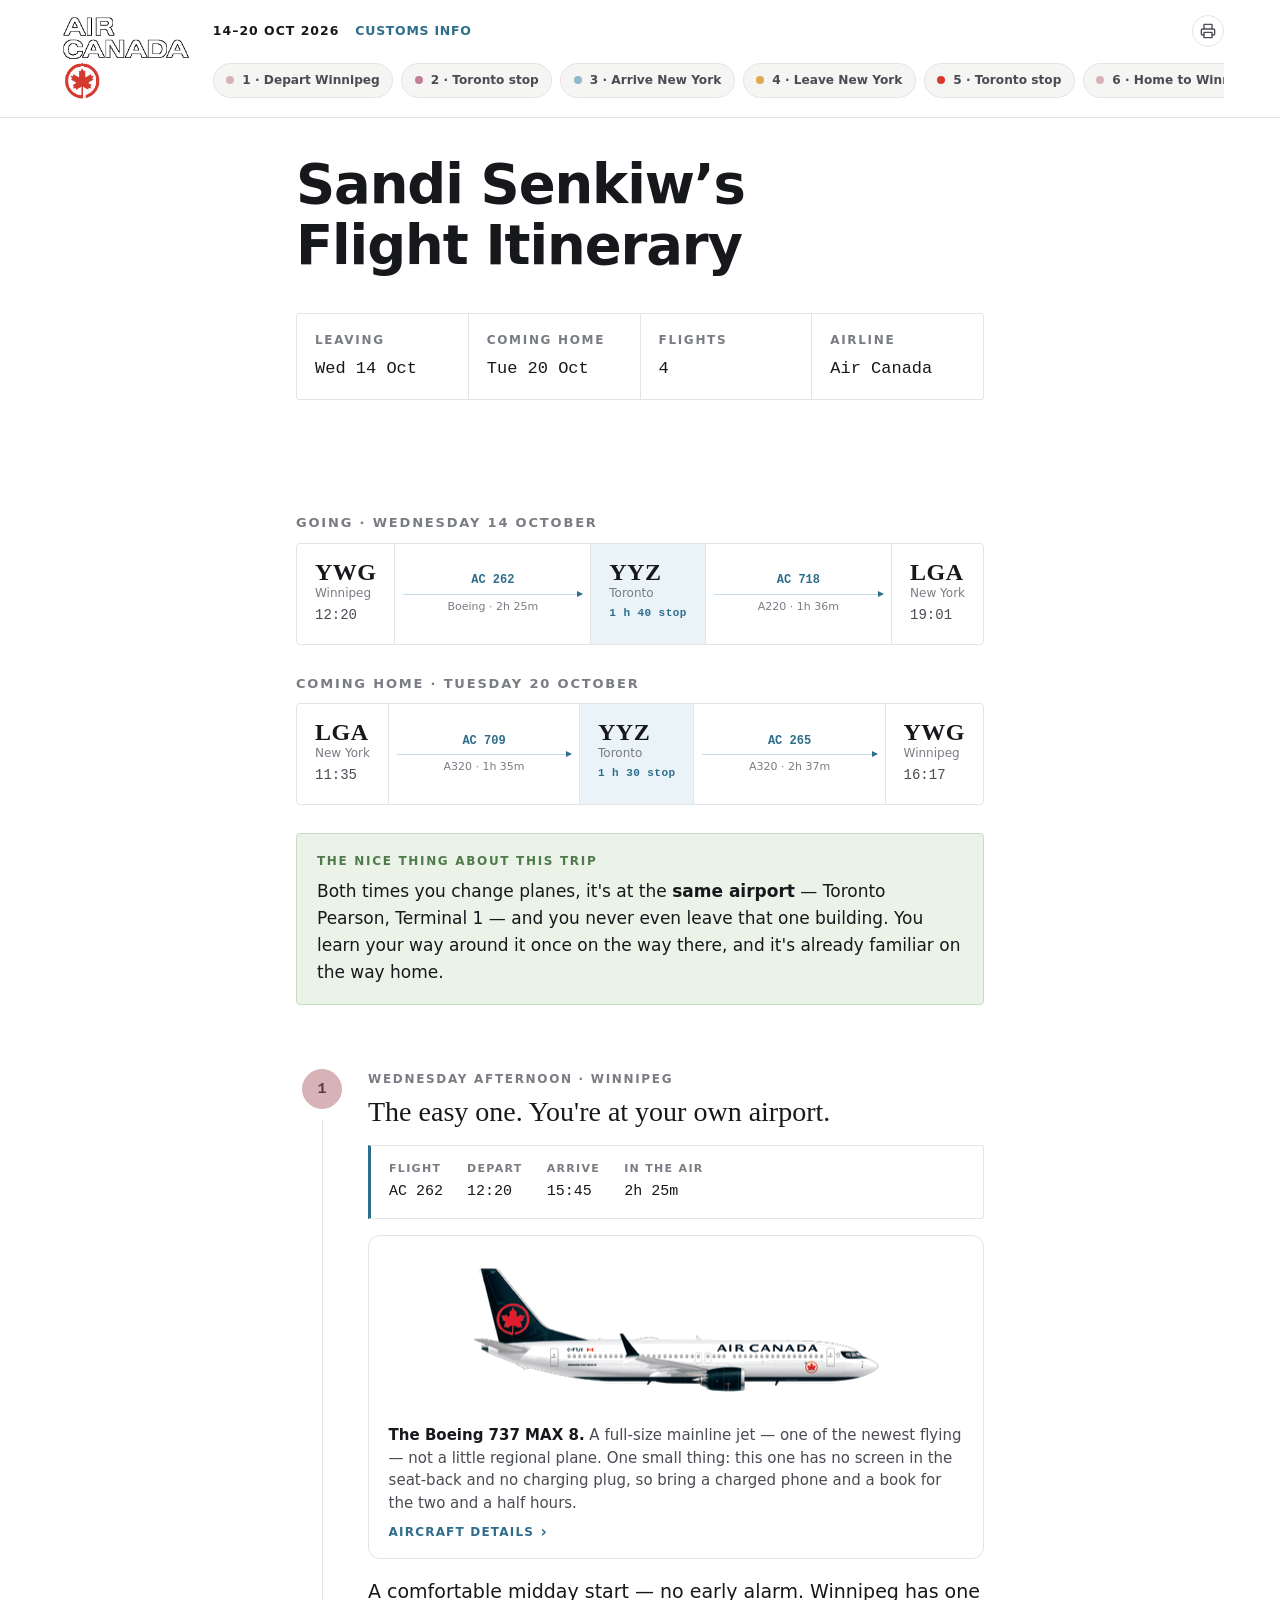
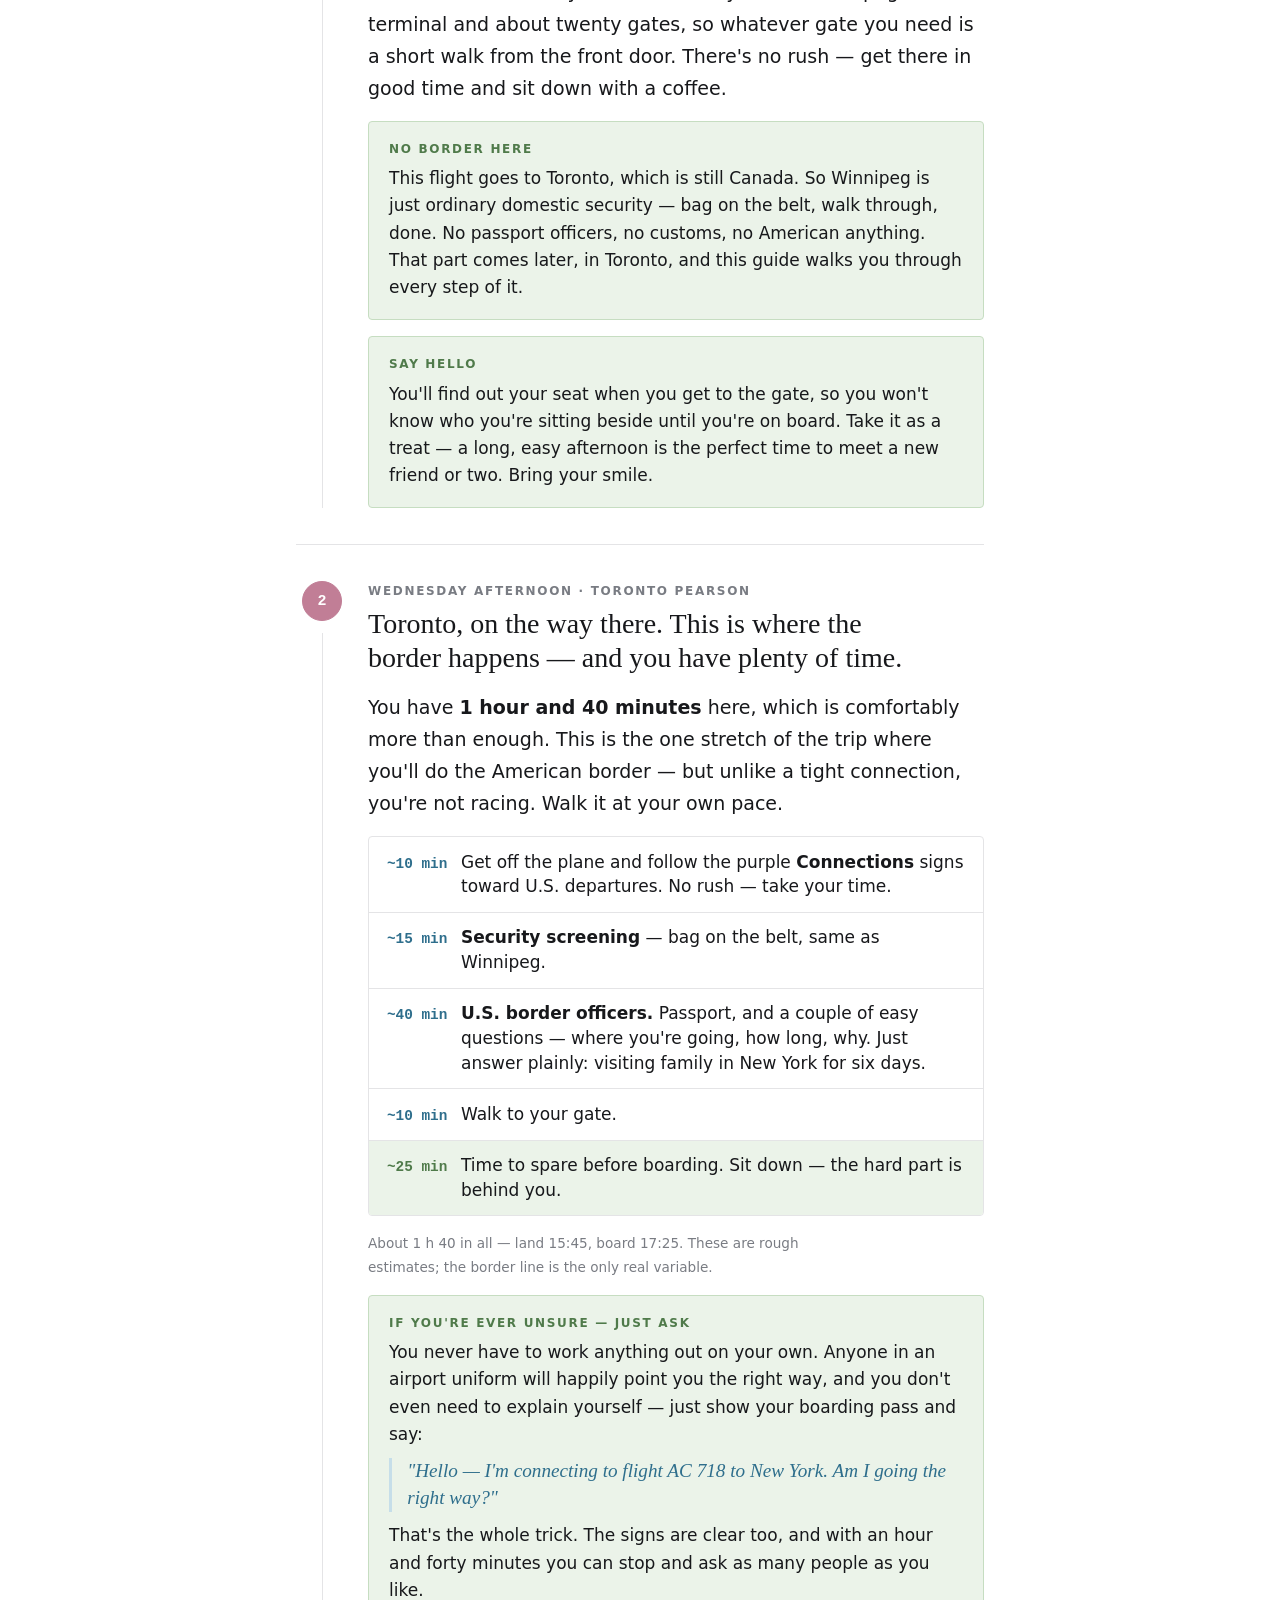
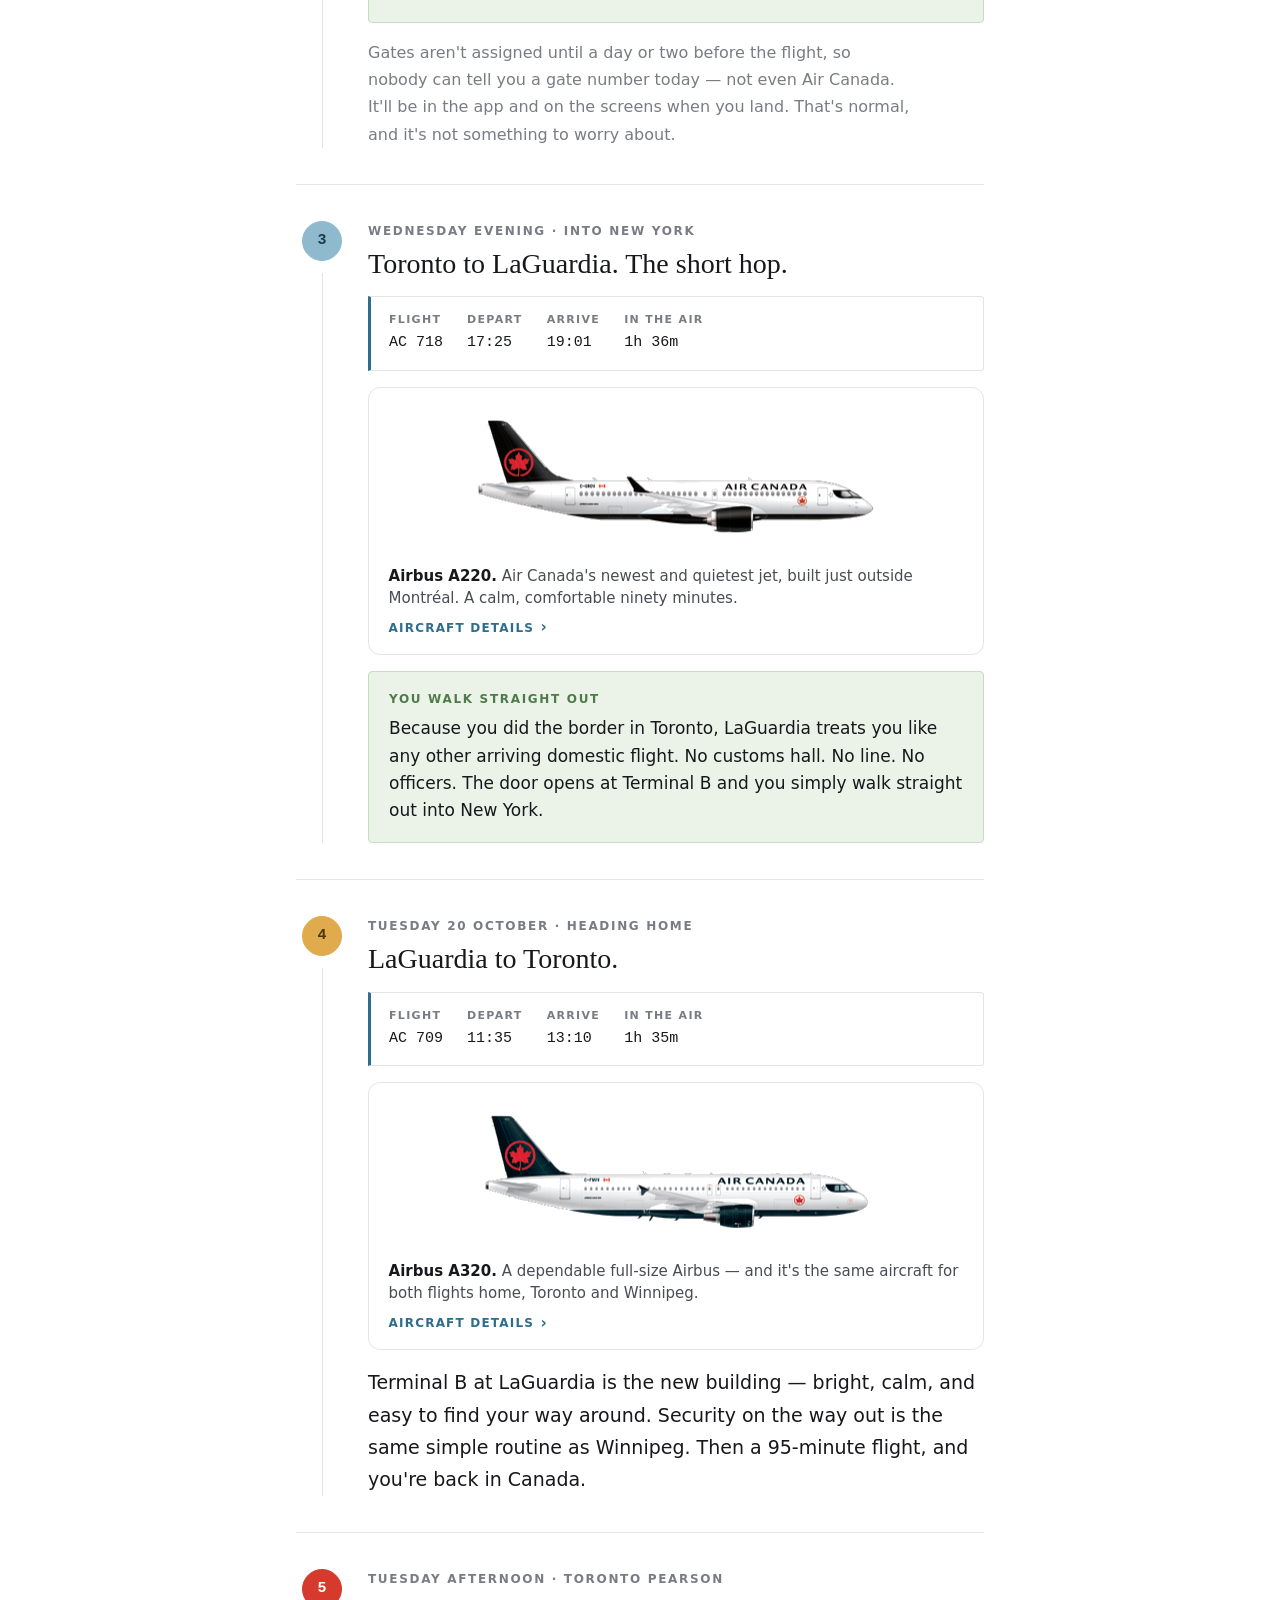
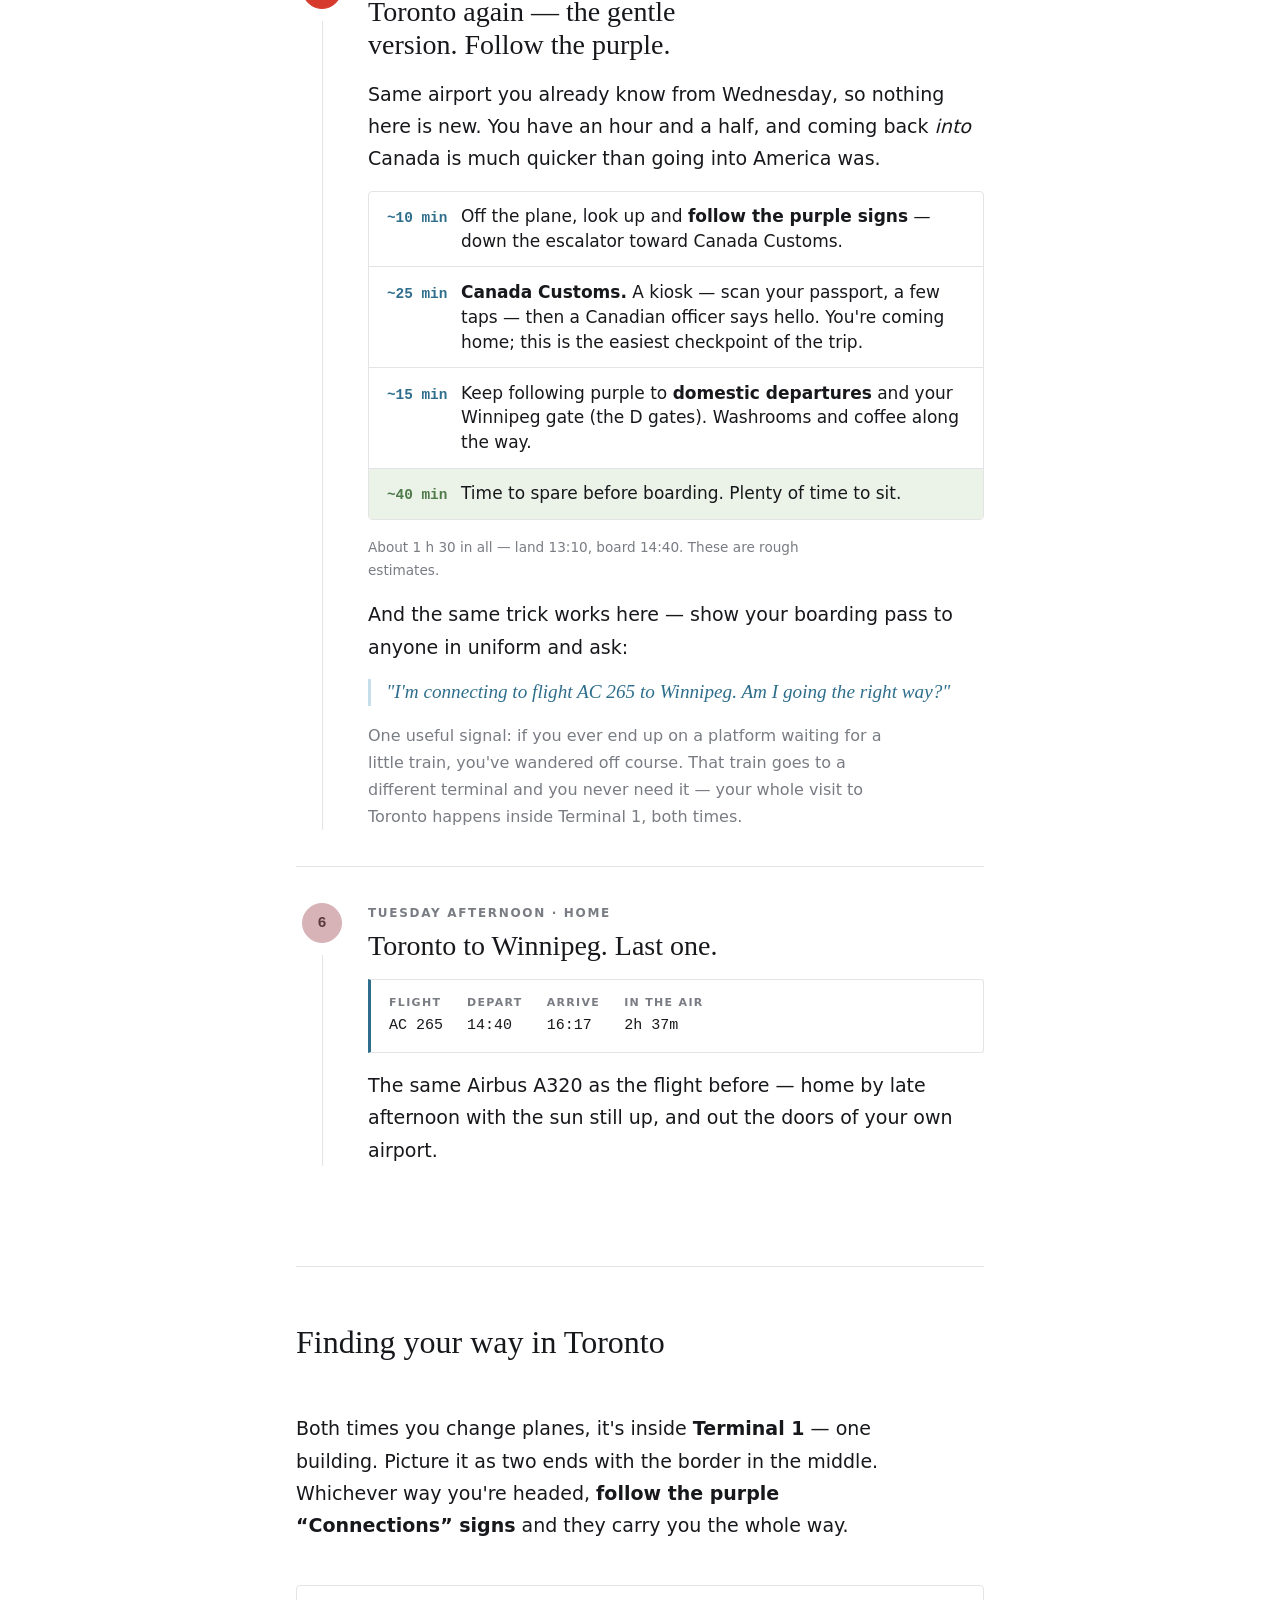
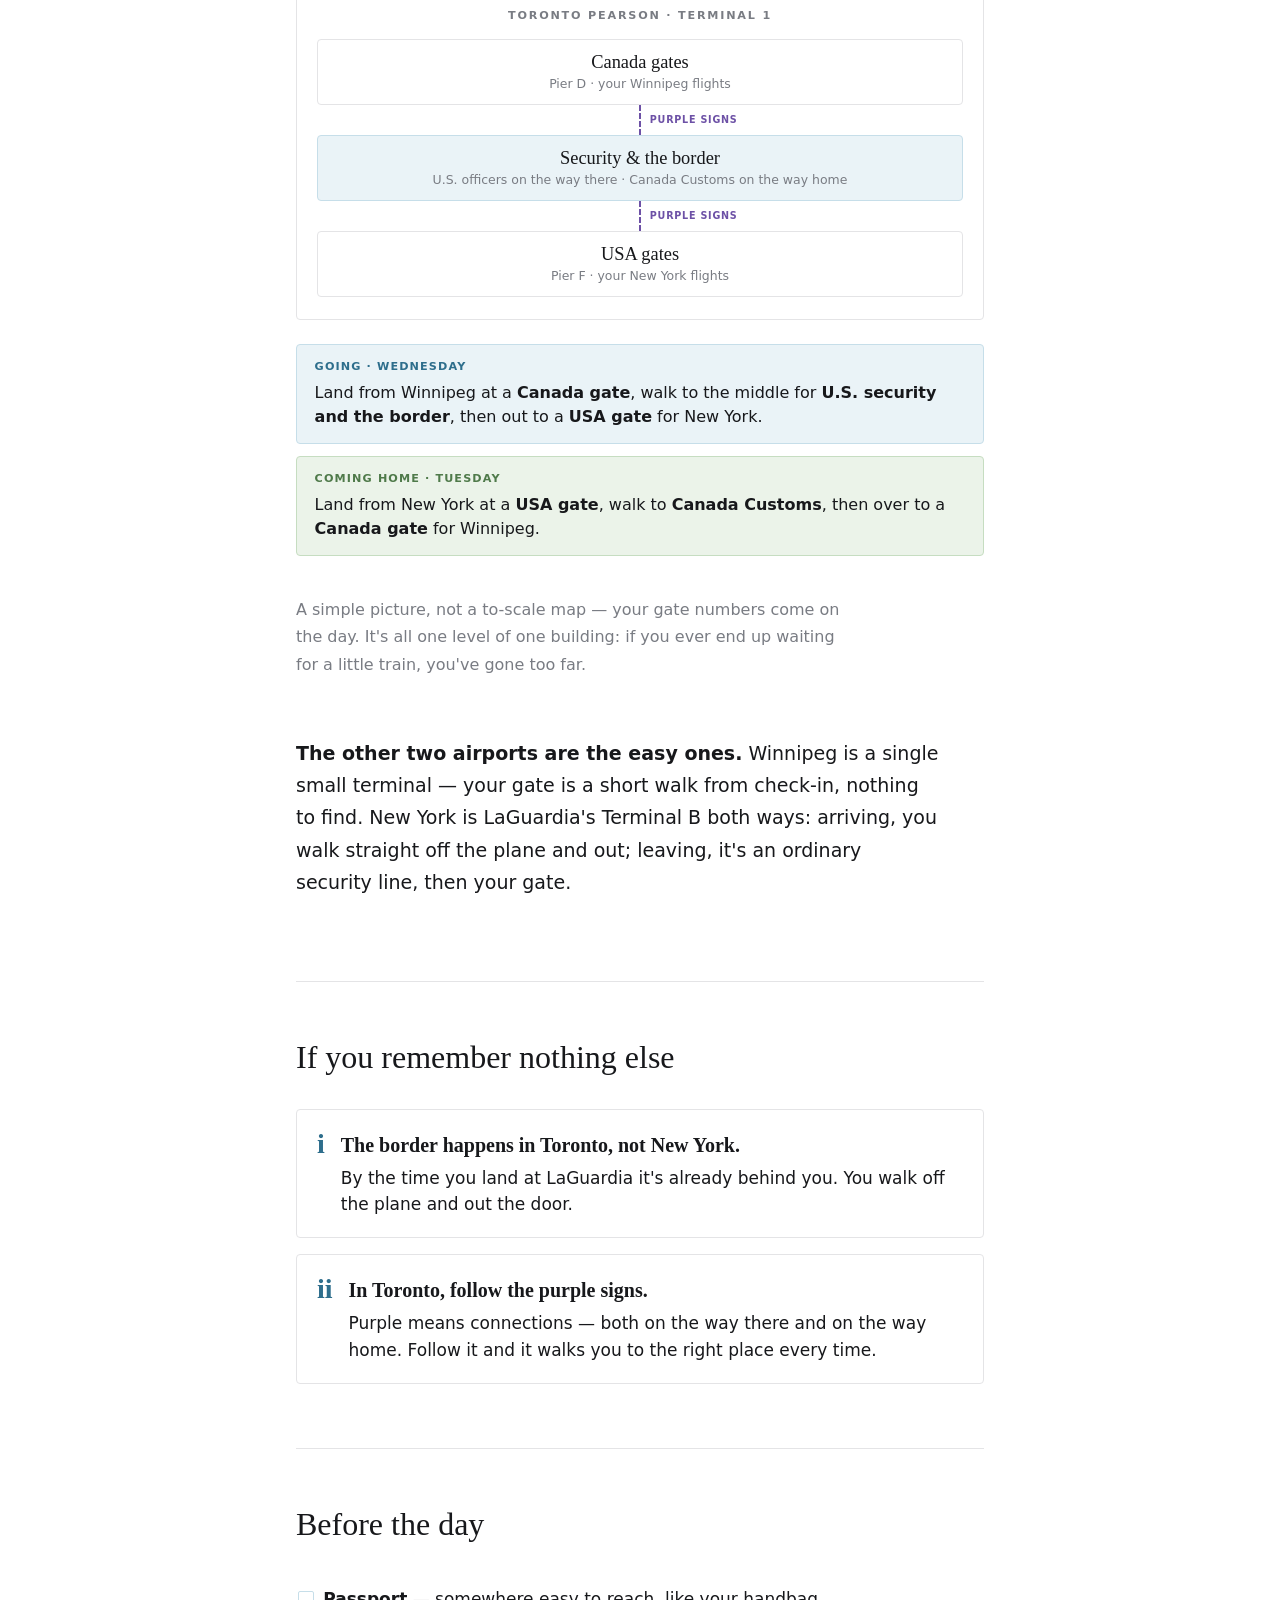
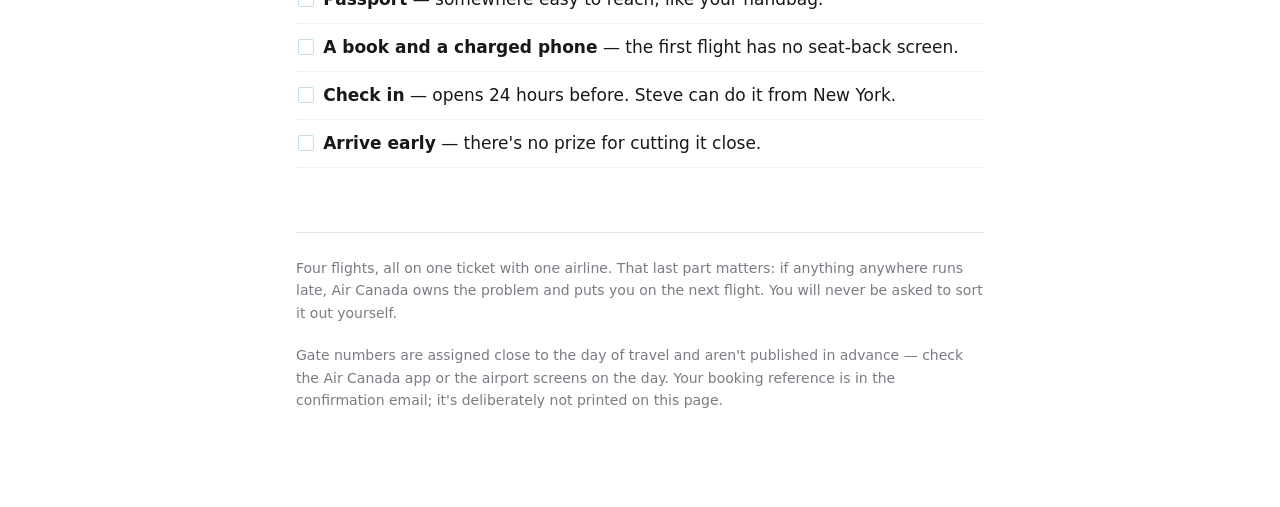
==== commit bd93b989: "Polish momtrip print assets and customs copy" ====
--- a/momtrip/index.html
+++ b/momtrip/index.html
@@ -691,7 +691,7 @@
   .aircraft {
     border: 1px solid var(--line);
     border-radius: 12px;
-    background: #EEF4F7;
+    background: var(--paper-3);
     padding: 0.75rem 0.85rem 1rem;
     overflow: hidden;
   }
@@ -1163,7 +1163,7 @@
     .aircraft {
       padding: 0.08in 0.1in 0.1in;
       border-radius: 6px;
-      background: #f4f8fa;
+      background: #fff;
       break-inside: avoid;
       page-break-inside: avoid;
     }
@@ -1640,7 +1640,7 @@
       <span class="cust-modal-title">Customs info</span>
       <label class="cust-close" for="customs-toggle" role="button" tabindex="0" aria-label="Close">&times;</label>
     </div>
-    <p>At the U.S. border in Toronto, the officer asks a few quick, friendly questions. Here are your answers — you can read them straight off.</p>
+    <p>At the U.S. border in Toronto, the officer asks a few quick, friendly questions. Take a breath and just answer honestly. You are not doing anything wrong — this is a normal family visit, and these are the answers if you want to read them straight off.</p>
     <dl class="qa">
       <dt>Why are you visiting?</dt>
       <dd>To see my son Steve and his partner Lauren — a family visit.</dd>
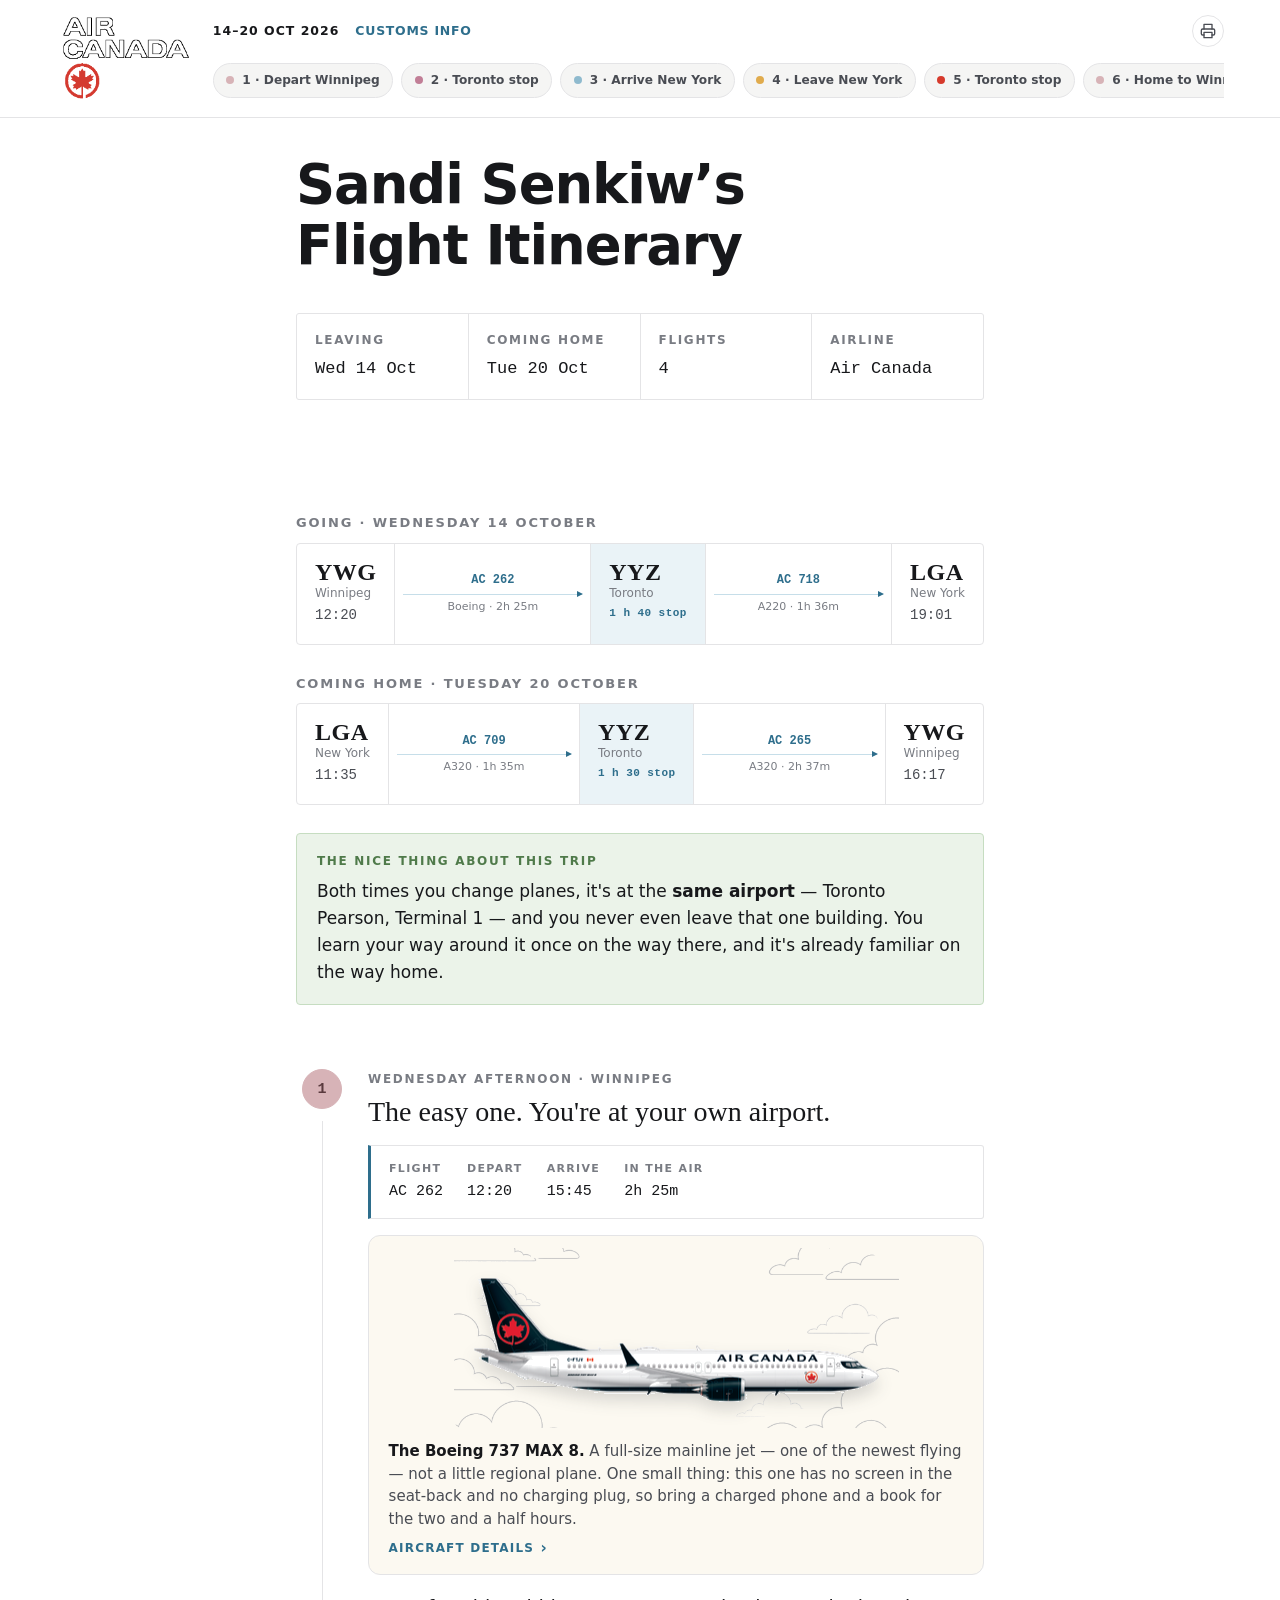
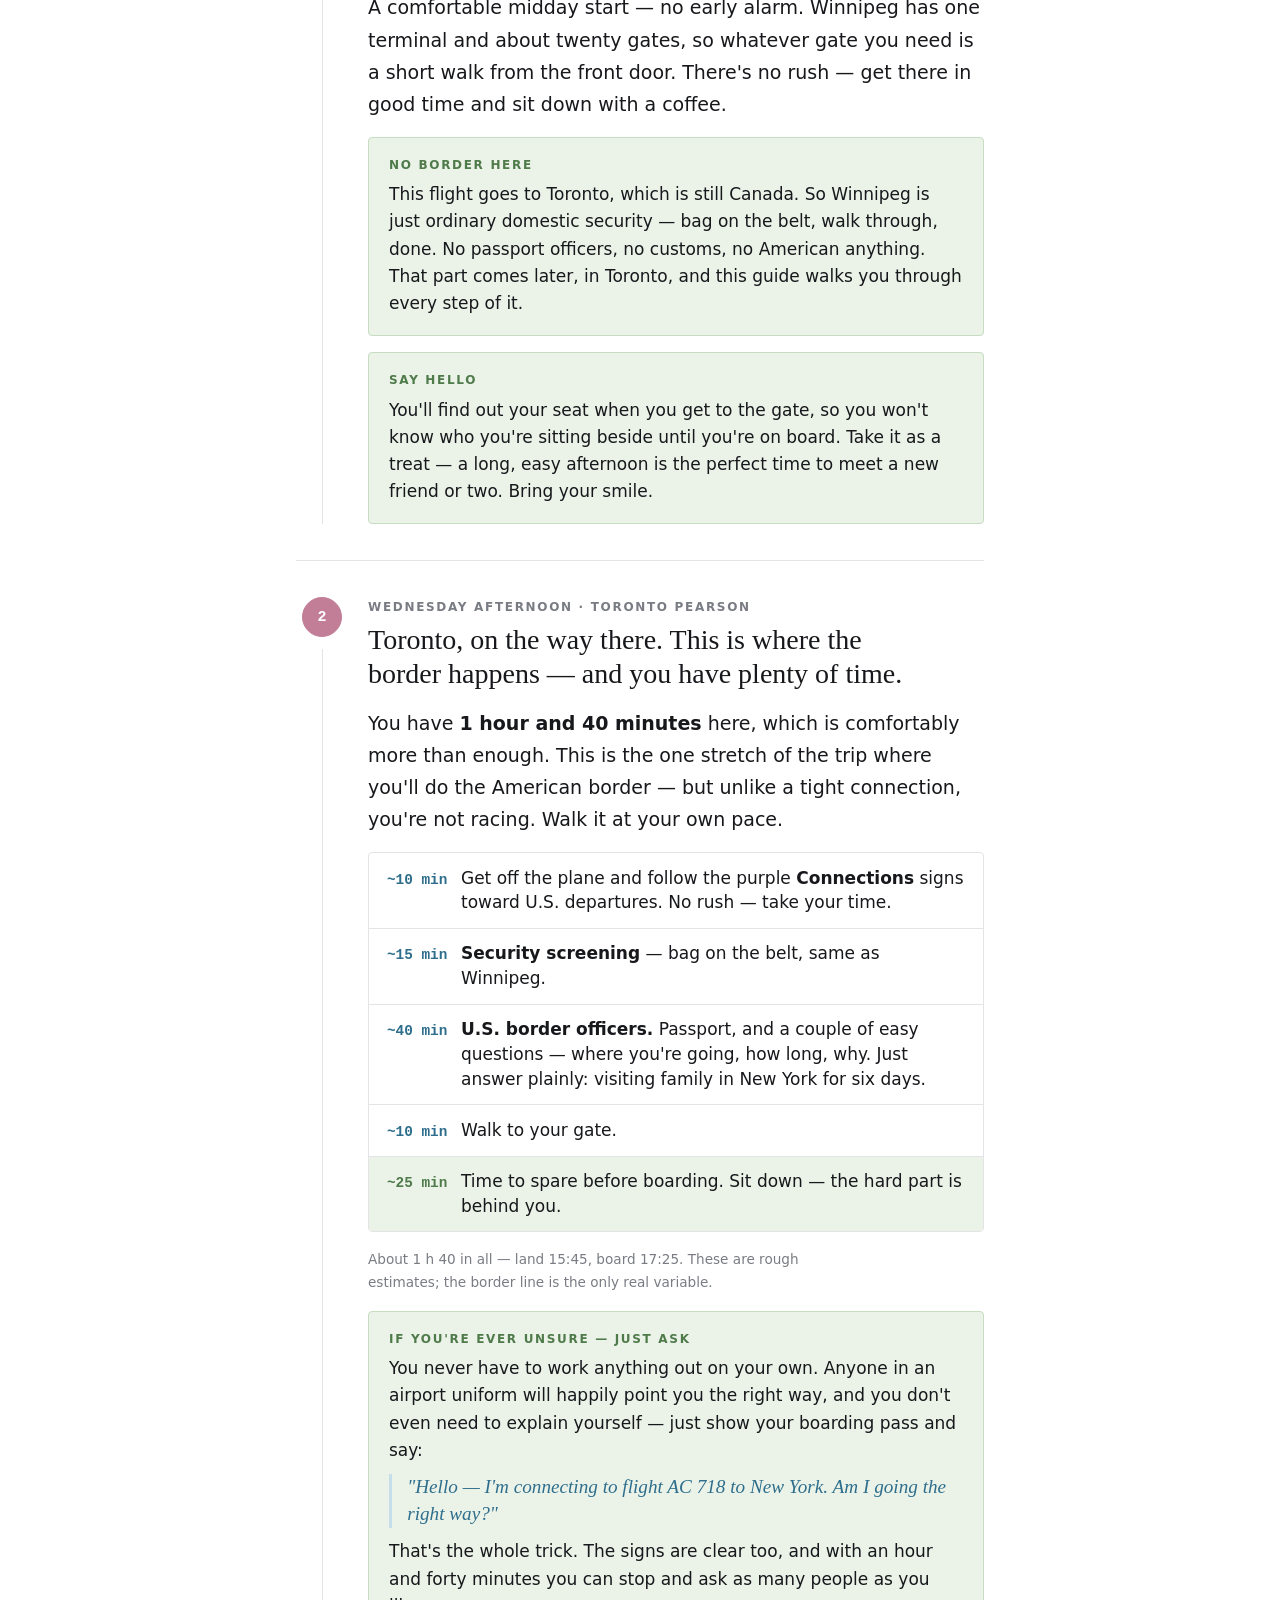
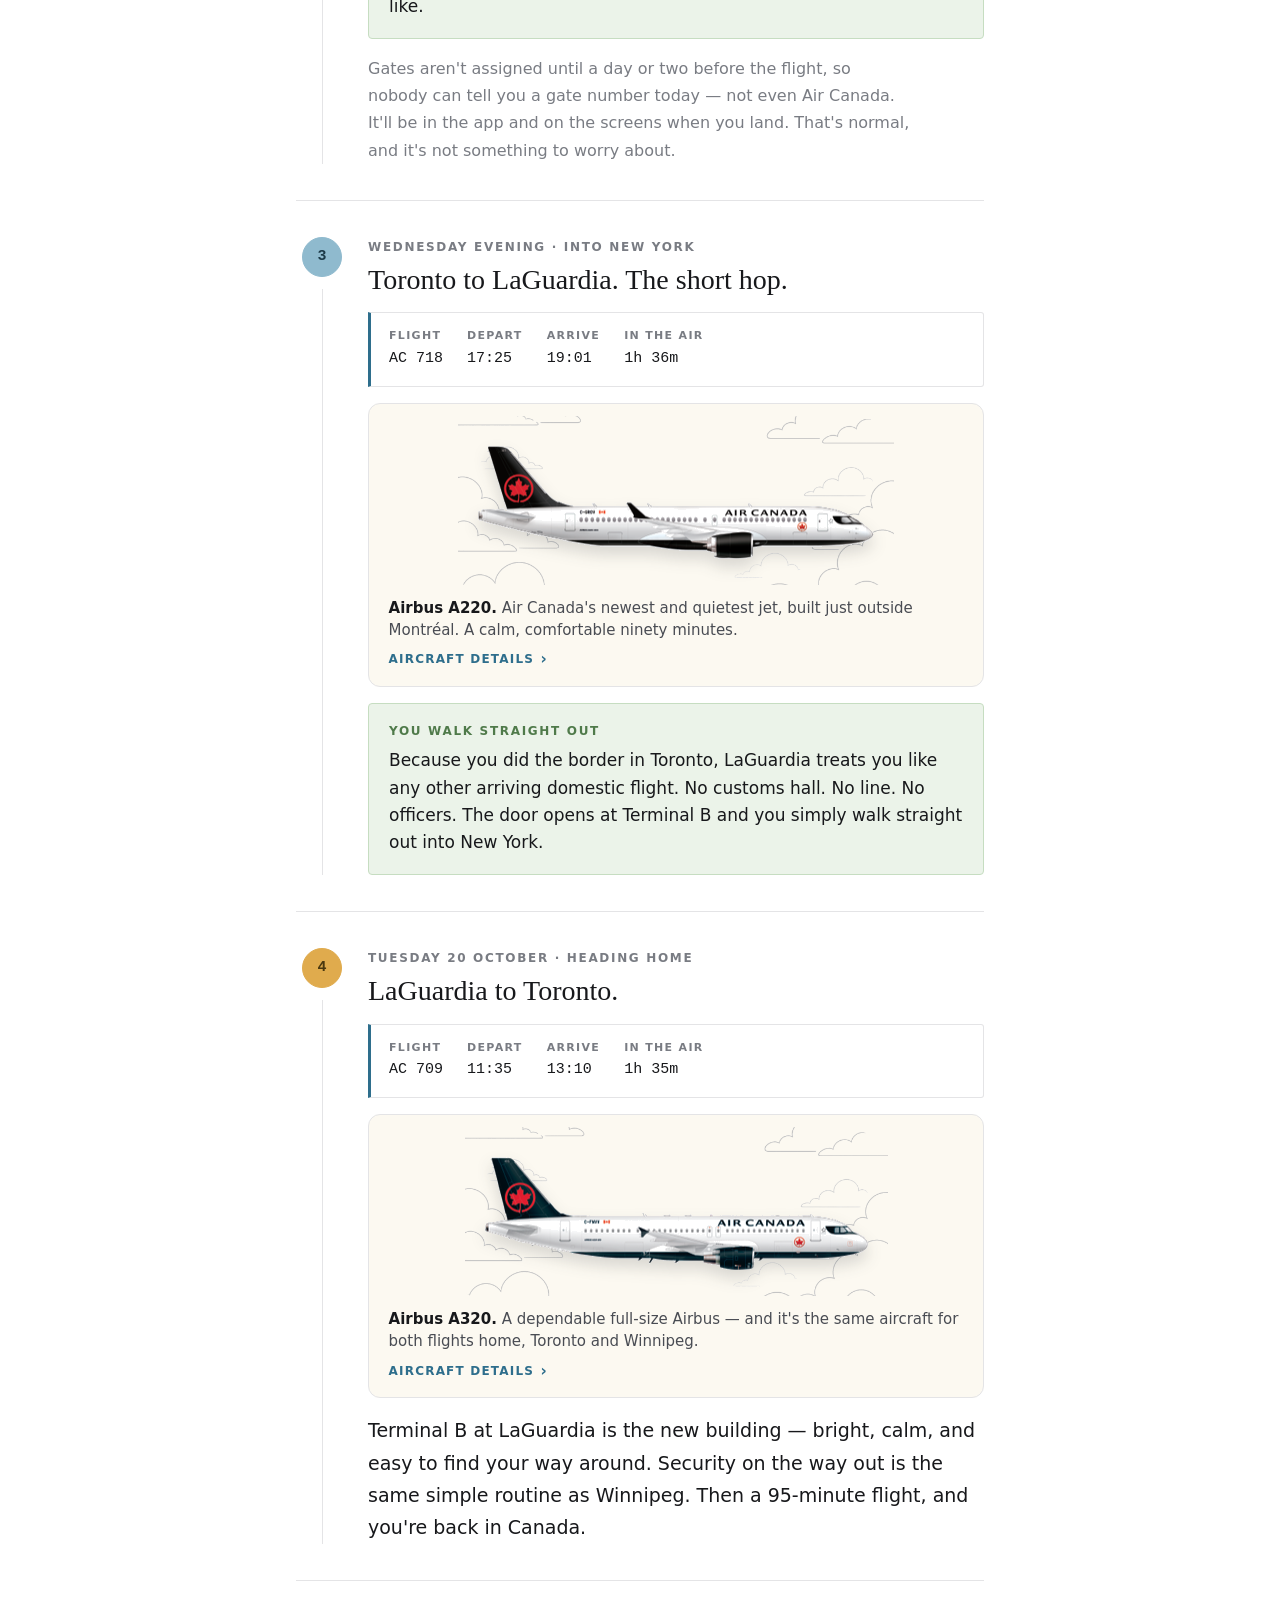
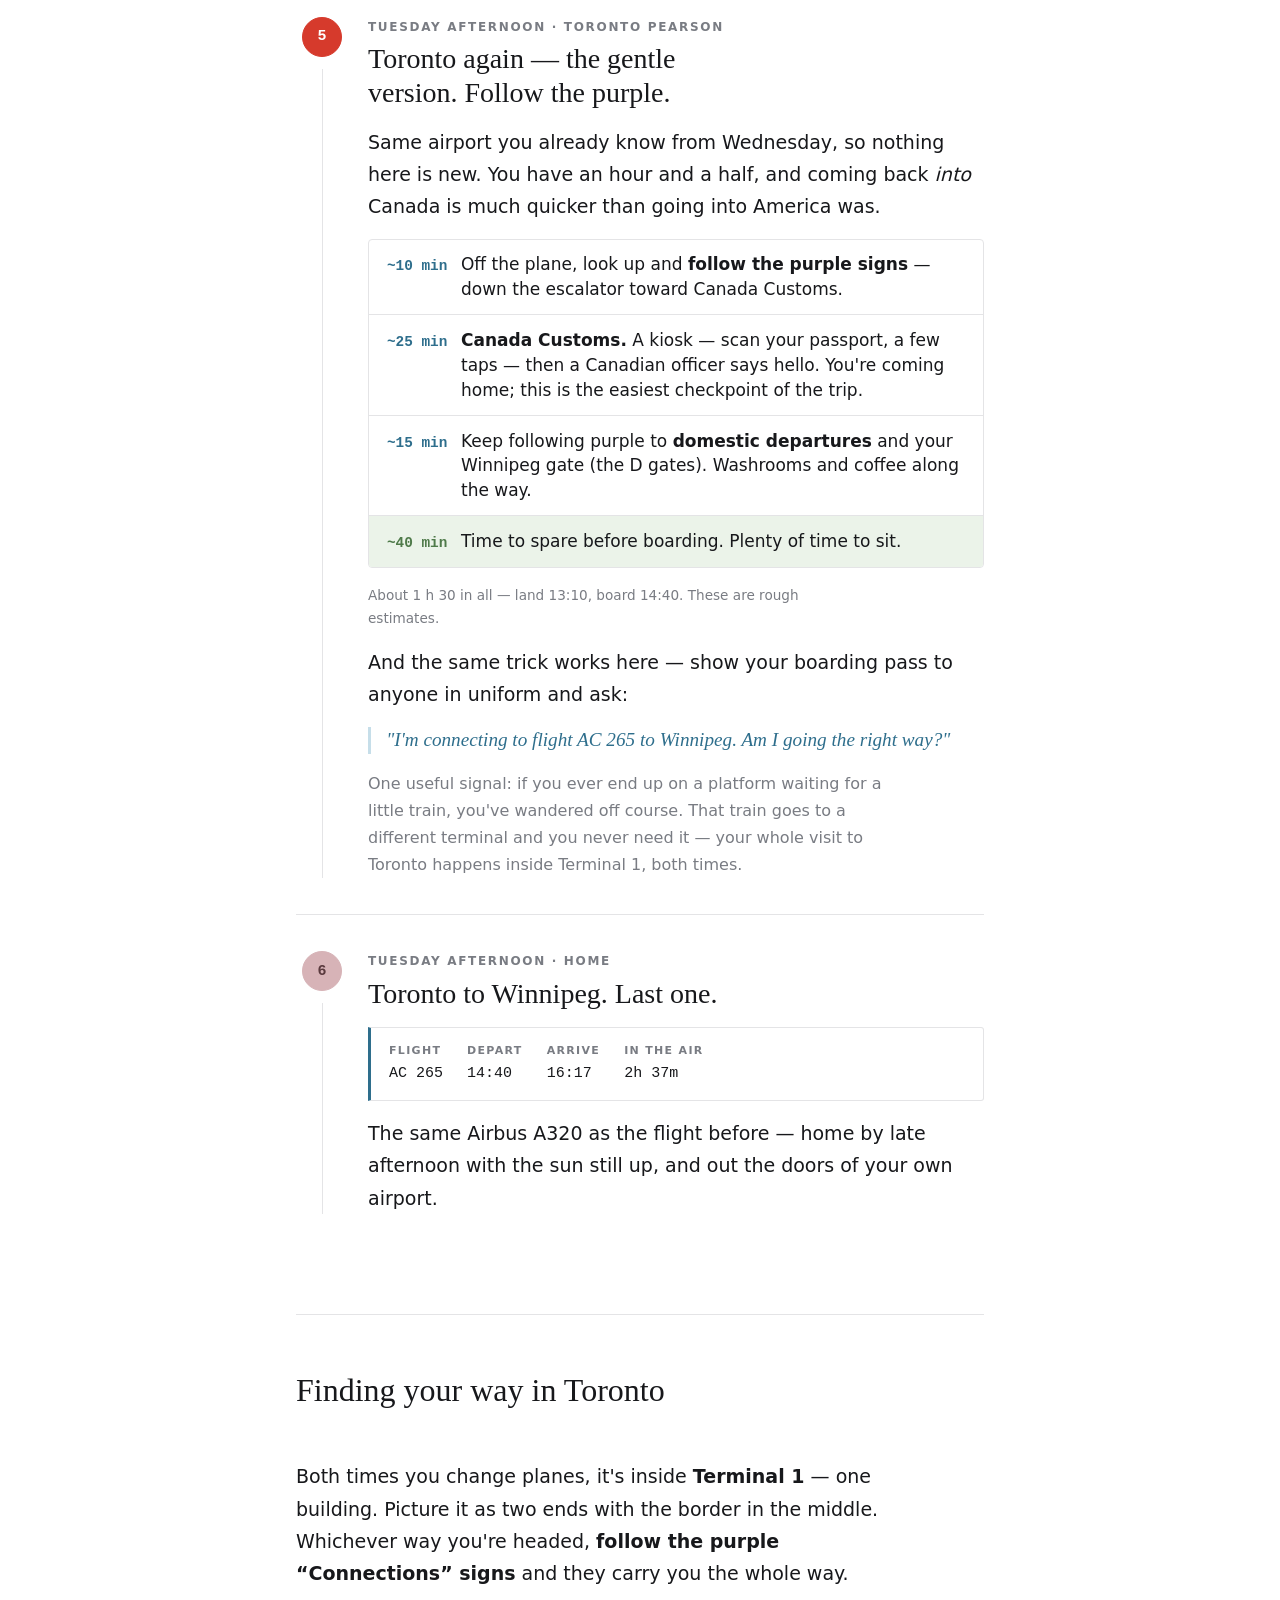
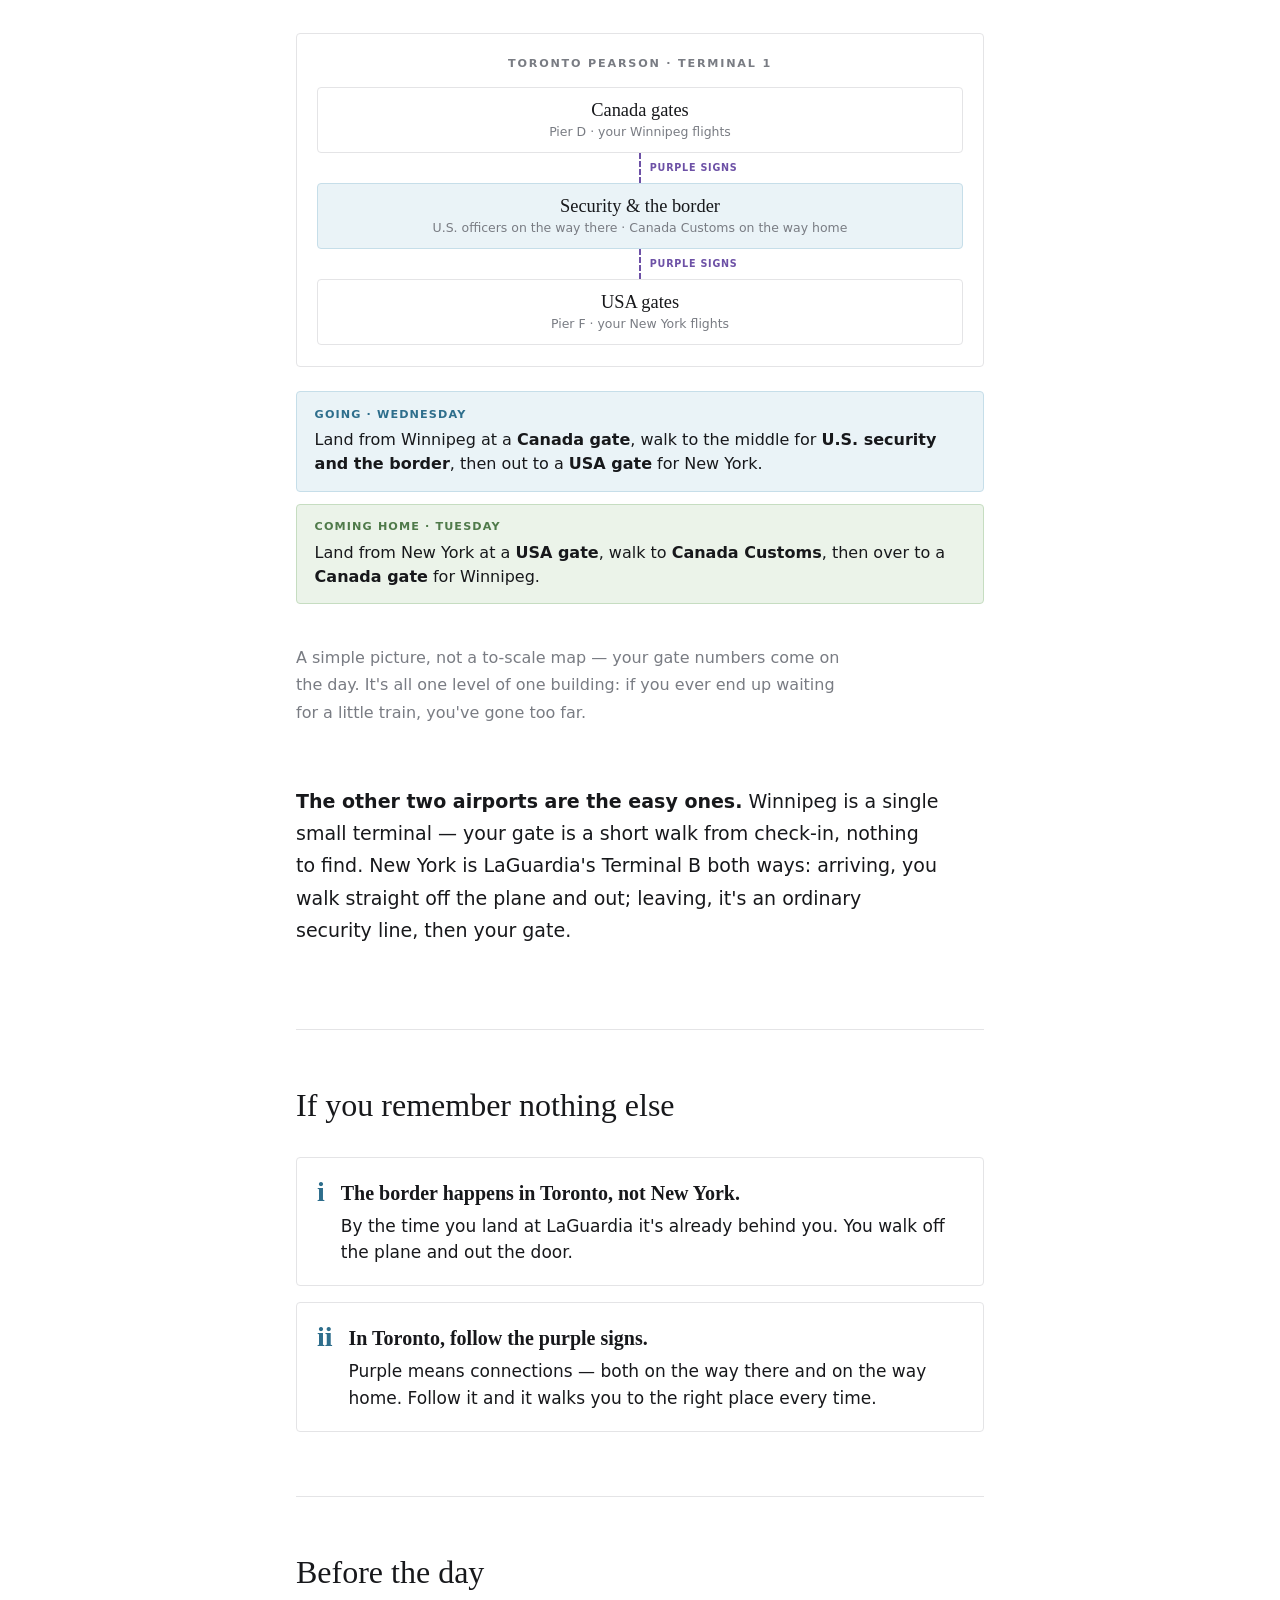
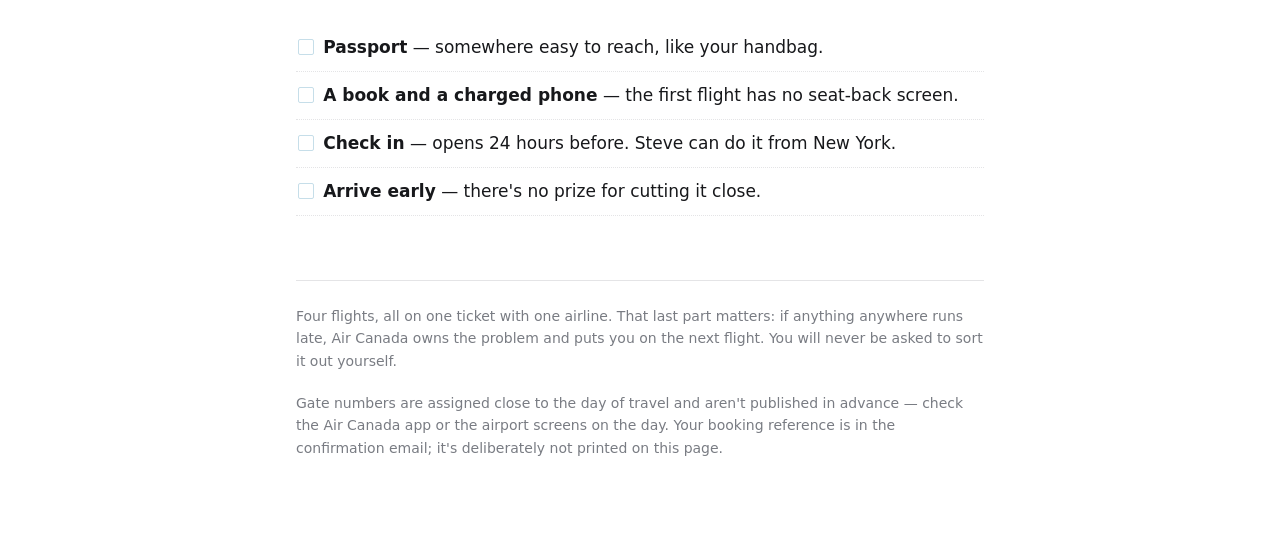
==== commit 2c079218: "Add calming clouds behind momtrip planes" ====
--- a/momtrip/index.html
+++ b/momtrip/index.html
@@ -691,24 +691,24 @@
   .aircraft {
     border: 1px solid var(--line);
     border-radius: 12px;
-    background: var(--paper-3);
+    background: #FCF9F1;
     padding: 0.75rem 0.85rem 1rem;
     overflow: hidden;
   }
   .ac-scene {
     position: relative;
-    max-width: 480px;
+    max-width: 560px;
     margin: 0 auto 0.4rem;
+    padding: 0.65rem 0 0.35rem;
+    background-color: #FCF9F1;
+    background-image: url("../images/momtrip-clouds-cream.png");
+    background-position: center;
+    background-repeat: no-repeat;
+    background-size: cover;
+    border-radius: 8px;
   }
   .ac-clouds {
-    position: absolute;
-    left: -2%;
-    right: -2%;
-    top: -6%;
-    width: 104%;
-    height: 112%;
-    z-index: 0;
-    opacity: 0.9;
+    display: none;
   }
   .ac-photo {
     position: relative;
@@ -716,6 +716,7 @@
     width: 100%;
     height: auto;
     display: block;
+    filter: drop-shadow(0 0.55rem 0.45rem rgba(35, 42, 51, 0.16));
   }
 
   .aircraft > summary {
@@ -733,10 +734,9 @@
     border-radius: 3px;
   }
 
-  .aircraft svg,
   .aircraft .ac-photo {
     width: 100%;
-    max-width: 460px;
+    max-width: 560px;
     height: auto;
     display: block;
     margin: 0 auto;
@@ -1163,13 +1163,22 @@
     .aircraft {
       padding: 0.08in 0.1in 0.1in;
       border-radius: 6px;
-      background: #fff;
+      background: #FCF9F1;
+      print-color-adjust: exact;
+      -webkit-print-color-adjust: exact;
       break-inside: avoid;
       page-break-inside: avoid;
     }
     .ac-scene {
       max-width: 3.5in;
       margin-bottom: 0.05in;
+      background-color: #FCF9F1;
+      background-image: url("../images/momtrip-clouds-cream.png");
+      background-position: center;
+      background-repeat: no-repeat;
+      background-size: cover;
+      print-color-adjust: exact;
+      -webkit-print-color-adjust: exact;
     }
     .ac-clouds { display: none; }
     .aircraft .cap,
@@ -1370,7 +1379,7 @@
 
         <details class="aircraft">
           <summary>
-          <div class="ac-scene"><svg class="ac-clouds" viewBox="0 0 460 180" preserveAspectRatio="none" aria-hidden="true"><g fill="none" stroke="#232a33" stroke-width="2.2" stroke-linejoin="round" stroke-linecap="round"><path d="M34,74 C16,74 14,52 32,52 C30,32 60,30 66,46 C72,26 112,26 118,46 C128,32 160,36 158,56 C178,52 190,68 172,74 Z" transform="translate(2,6) scale(1.35)"/><path d="M34,74 C16,74 14,52 32,52 C30,32 60,30 66,46 C72,26 112,26 118,46 C128,32 160,36 158,56 C178,52 190,68 172,74 Z" transform="translate(250,-8) scale(1.05)"/><path d="M34,74 C16,74 14,52 32,52 C30,32 60,30 66,46 C72,26 112,26 118,46 C128,32 160,36 158,56 C178,52 190,68 172,74 Z" transform="translate(150,96) scale(0.92)"/></g></svg><img class="ac-photo" alt="An Air Canada Boeing 737 MAX 8, the aircraft from Winnipeg to Toronto" src="../images/boeing-737-max-8.png"></div>
+          <div class="ac-scene"><svg class="ac-clouds" viewBox="0 0 460 180" preserveAspectRatio="none" aria-hidden="true"><g fill="none" stroke="#232a33" stroke-width="2.2" stroke-linejoin="round" stroke-linecap="round"><path d="M34,74 C16,74 14,52 32,52 C30,32 60,30 66,46 C72,26 112,26 118,46 C128,32 160,36 158,56 C178,52 190,68 172,74 Z" transform="translate(2,6) scale(1.35)"/><path d="M34,74 C16,74 14,52 32,52 C30,32 60,30 66,46 C72,26 112,26 118,46 C128,32 160,36 158,56 C178,52 190,68 172,74 Z" transform="translate(250,-8) scale(1.05)"/><path d="M34,74 C16,74 14,52 32,52 C30,32 60,30 66,46 C72,26 112,26 118,46 C128,32 160,36 158,56 C178,52 190,68 172,74 Z" transform="translate(150,96) scale(0.92)"/></g></svg><img class="ac-photo" alt="An Air Canada Boeing 737 MAX 8, the aircraft from Winnipeg to Toronto" src="../images/boeing-737-max-8-cutout.png"></div>
           <div class="cap">
             <strong>The Boeing 737 MAX 8.</strong> A full-size mainline jet — one of the newest flying — not a little regional plane. One small thing: this one has no screen in the seat-back and no charging plug, so bring a charged phone and a book for the two and a half hours.
           </div>
@@ -1449,7 +1458,7 @@
 
         <details class="aircraft">
           <summary>
-          <div class="ac-scene"><svg class="ac-clouds" viewBox="0 0 460 180" preserveAspectRatio="none" aria-hidden="true"><g fill="none" stroke="#232a33" stroke-width="2.2" stroke-linejoin="round" stroke-linecap="round"><path d="M34,74 C16,74 14,52 32,52 C30,32 60,30 66,46 C72,26 112,26 118,46 C128,32 160,36 158,56 C178,52 190,68 172,74 Z" transform="translate(2,6) scale(1.35)"/><path d="M34,74 C16,74 14,52 32,52 C30,32 60,30 66,46 C72,26 112,26 118,46 C128,32 160,36 158,56 C178,52 190,68 172,74 Z" transform="translate(250,-8) scale(1.05)"/><path d="M34,74 C16,74 14,52 32,52 C30,32 60,30 66,46 C72,26 112,26 118,46 C128,32 160,36 158,56 C178,52 190,68 172,74 Z" transform="translate(150,96) scale(0.92)"/></g></svg><img class="ac-photo" alt="An Air Canada Airbus A220-300, the aircraft from Toronto to New York" src="../images/airbus-a220-300.png"></div>
+          <div class="ac-scene"><svg class="ac-clouds" viewBox="0 0 460 180" preserveAspectRatio="none" aria-hidden="true"><g fill="none" stroke="#232a33" stroke-width="2.2" stroke-linejoin="round" stroke-linecap="round"><path d="M34,74 C16,74 14,52 32,52 C30,32 60,30 66,46 C72,26 112,26 118,46 C128,32 160,36 158,56 C178,52 190,68 172,74 Z" transform="translate(2,6) scale(1.35)"/><path d="M34,74 C16,74 14,52 32,52 C30,32 60,30 66,46 C72,26 112,26 118,46 C128,32 160,36 158,56 C178,52 190,68 172,74 Z" transform="translate(250,-8) scale(1.05)"/><path d="M34,74 C16,74 14,52 32,52 C30,32 60,30 66,46 C72,26 112,26 118,46 C128,32 160,36 158,56 C178,52 190,68 172,74 Z" transform="translate(150,96) scale(0.92)"/></g></svg><img class="ac-photo" alt="An Air Canada Airbus A220-300, the aircraft from Toronto to New York" src="../images/airbus-a220-300-cutout.png"></div>
           <div class="cap">
             <strong>Airbus A220.</strong> Air Canada's newest and quietest jet, built just outside Montréal. A calm, comfortable ninety minutes.
           </div>
@@ -1491,7 +1500,7 @@
 
         <details class="aircraft">
           <summary>
-          <div class="ac-scene"><svg class="ac-clouds" viewBox="0 0 460 180" preserveAspectRatio="none" aria-hidden="true"><g fill="none" stroke="#232a33" stroke-width="2.2" stroke-linejoin="round" stroke-linecap="round"><path d="M34,74 C16,74 14,52 32,52 C30,32 60,30 66,46 C72,26 112,26 118,46 C128,32 160,36 158,56 C178,52 190,68 172,74 Z" transform="translate(2,6) scale(1.35)"/><path d="M34,74 C16,74 14,52 32,52 C30,32 60,30 66,46 C72,26 112,26 118,46 C128,32 160,36 158,56 C178,52 190,68 172,74 Z" transform="translate(250,-8) scale(1.05)"/><path d="M34,74 C16,74 14,52 32,52 C30,32 60,30 66,46 C72,26 112,26 118,46 C128,32 160,36 158,56 C178,52 190,68 172,74 Z" transform="translate(150,96) scale(0.92)"/></g></svg><img class="ac-photo" alt="An Air Canada Airbus A320, the aircraft for both flights home" src="../images/airbus-a320-200.png"></div>
+          <div class="ac-scene"><svg class="ac-clouds" viewBox="0 0 460 180" preserveAspectRatio="none" aria-hidden="true"><g fill="none" stroke="#232a33" stroke-width="2.2" stroke-linejoin="round" stroke-linecap="round"><path d="M34,74 C16,74 14,52 32,52 C30,32 60,30 66,46 C72,26 112,26 118,46 C128,32 160,36 158,56 C178,52 190,68 172,74 Z" transform="translate(2,6) scale(1.35)"/><path d="M34,74 C16,74 14,52 32,52 C30,32 60,30 66,46 C72,26 112,26 118,46 C128,32 160,36 158,56 C178,52 190,68 172,74 Z" transform="translate(250,-8) scale(1.05)"/><path d="M34,74 C16,74 14,52 32,52 C30,32 60,30 66,46 C72,26 112,26 118,46 C128,32 160,36 158,56 C178,52 190,68 172,74 Z" transform="translate(150,96) scale(0.92)"/></g></svg><img class="ac-photo" alt="An Air Canada Airbus A320, the aircraft for both flights home" src="../images/airbus-a320-200-cutout.png"></div>
           <div class="cap">
             <strong>Airbus A320.</strong> A dependable full-size Airbus — and it's the same aircraft for both flights home, Toronto and Winnipeg.
           </div>
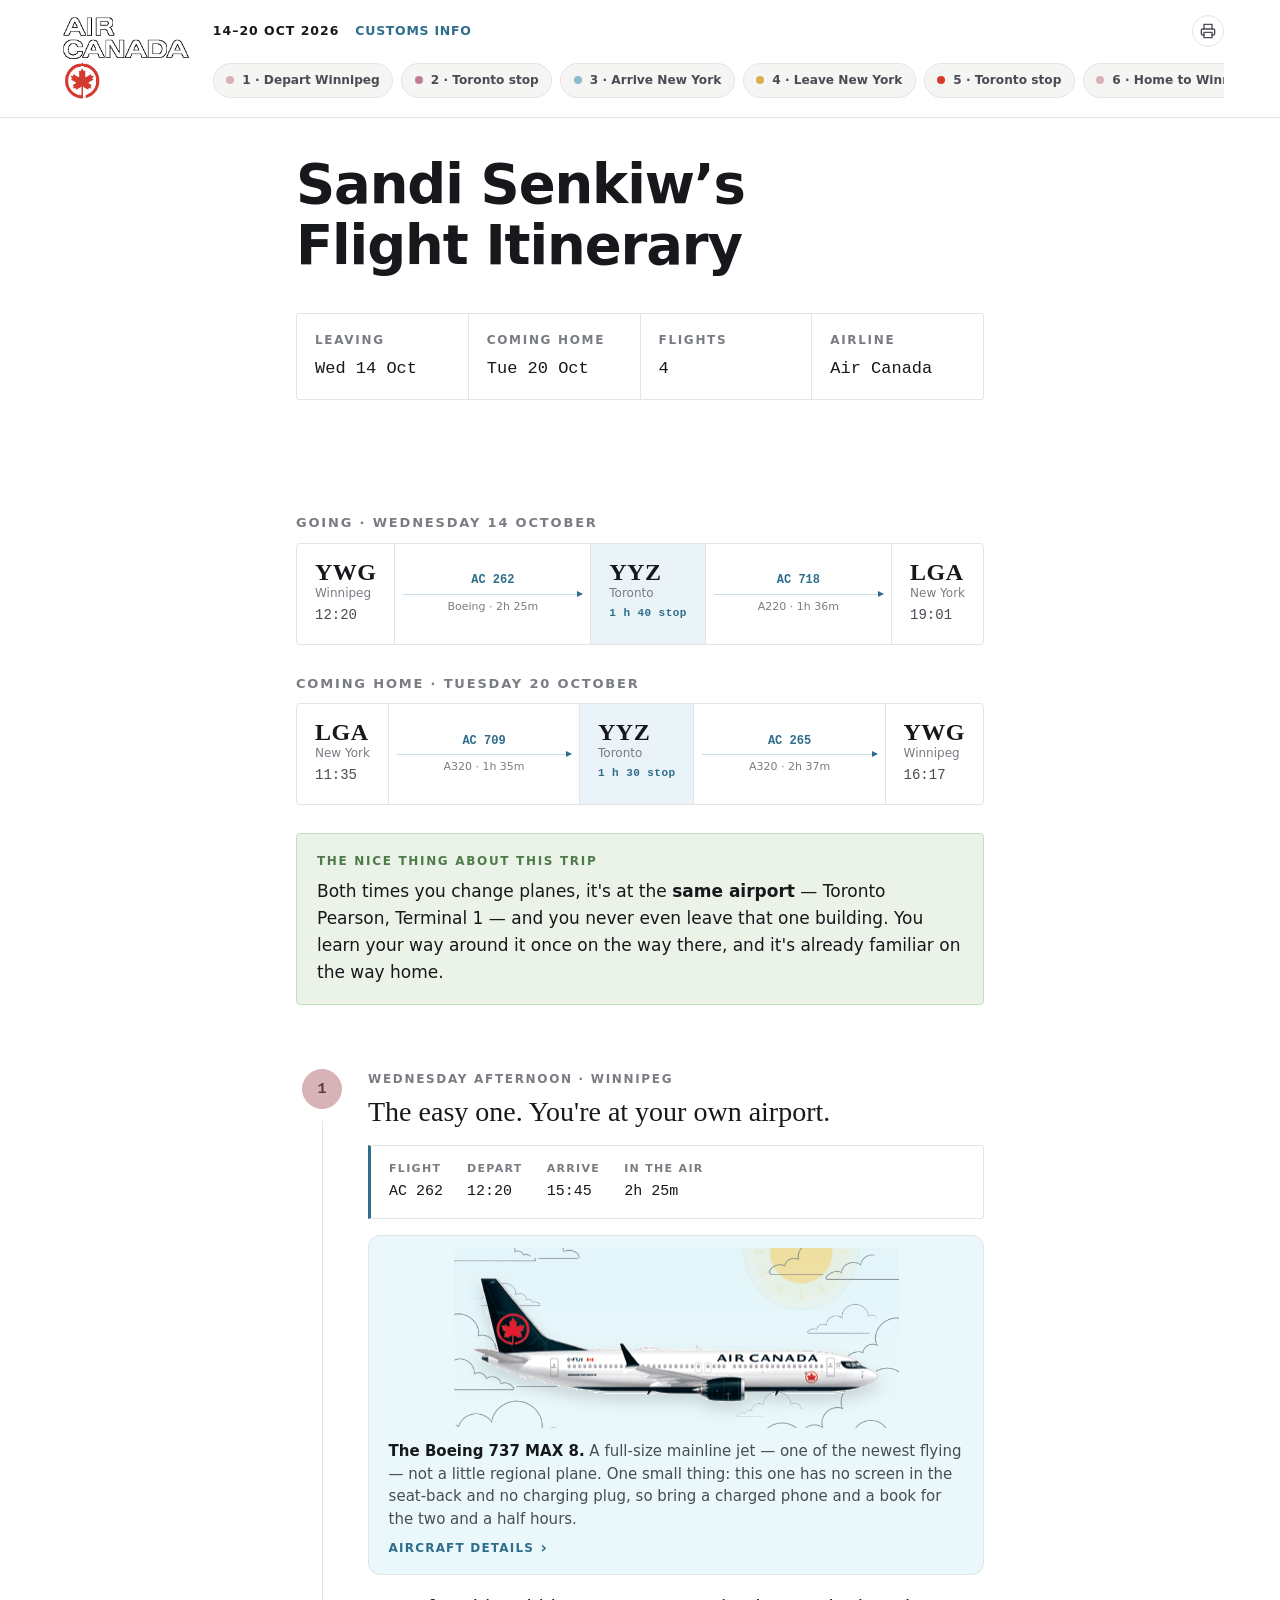
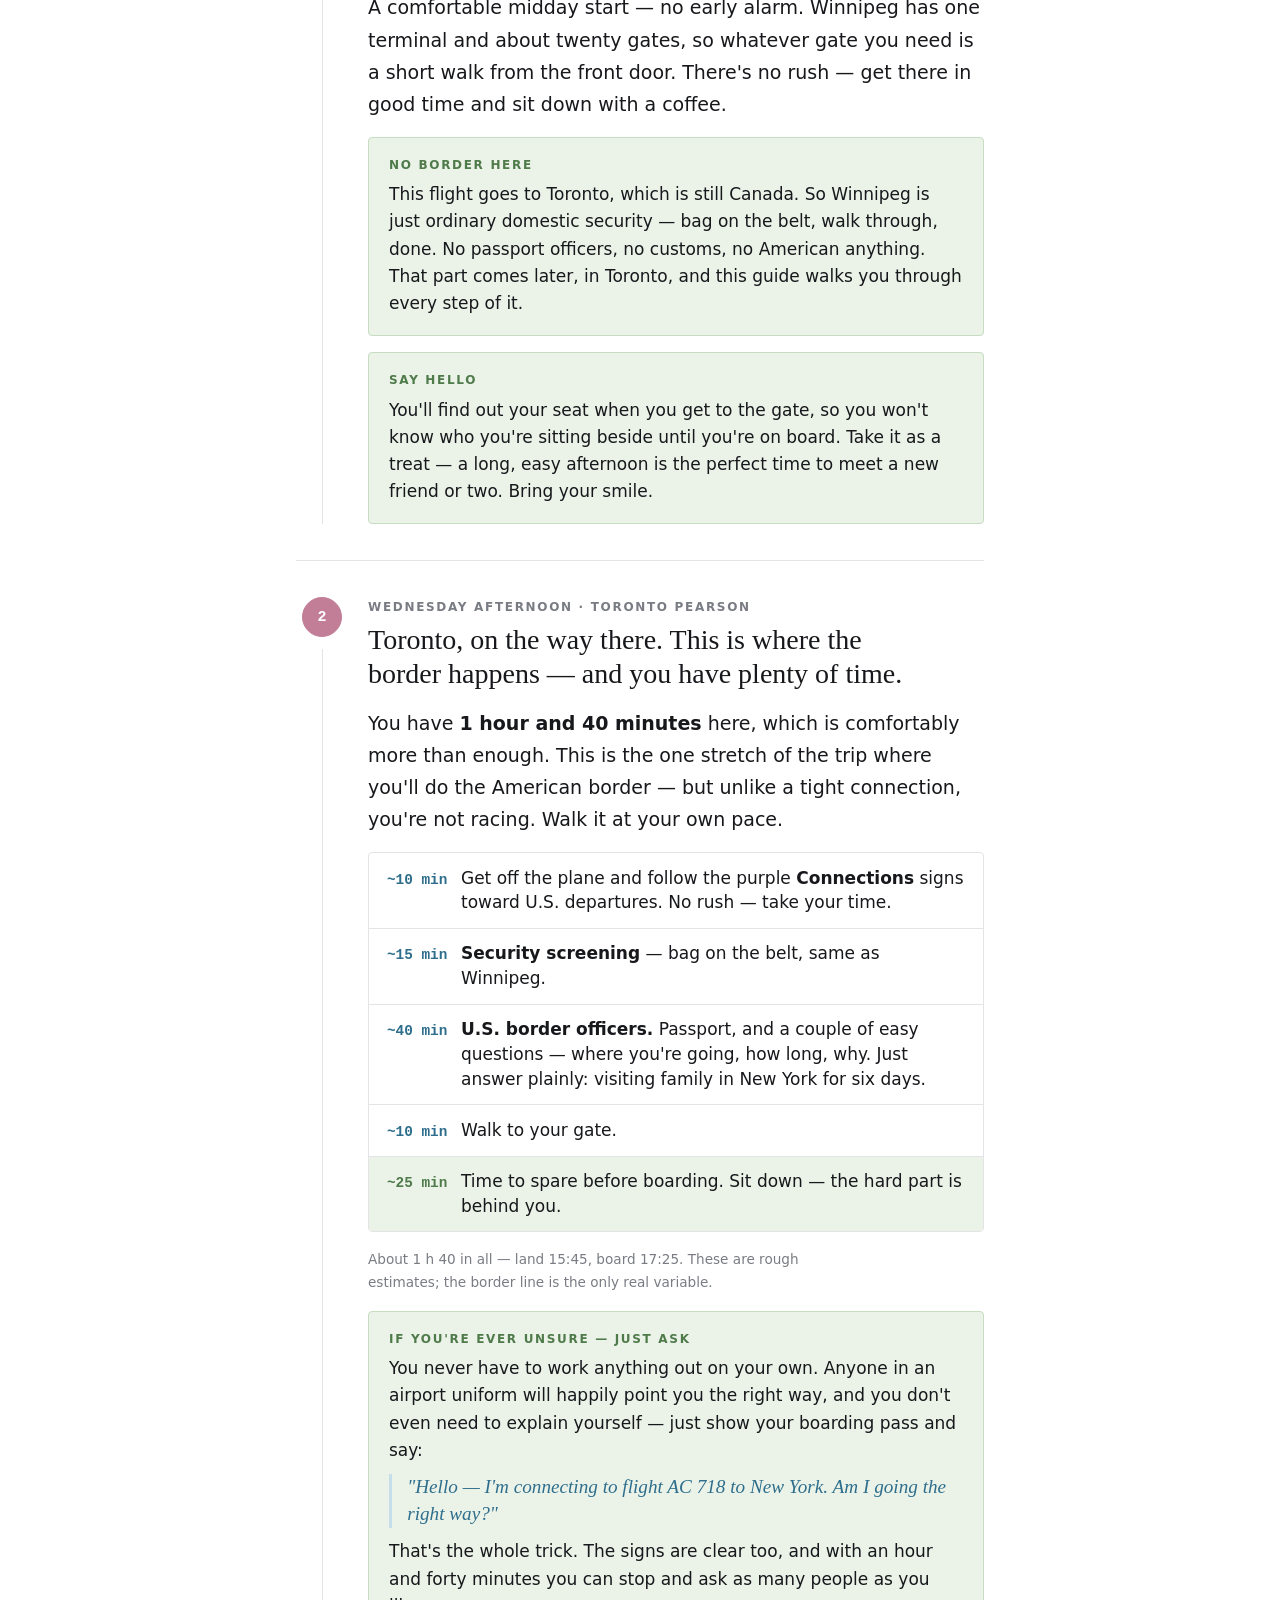
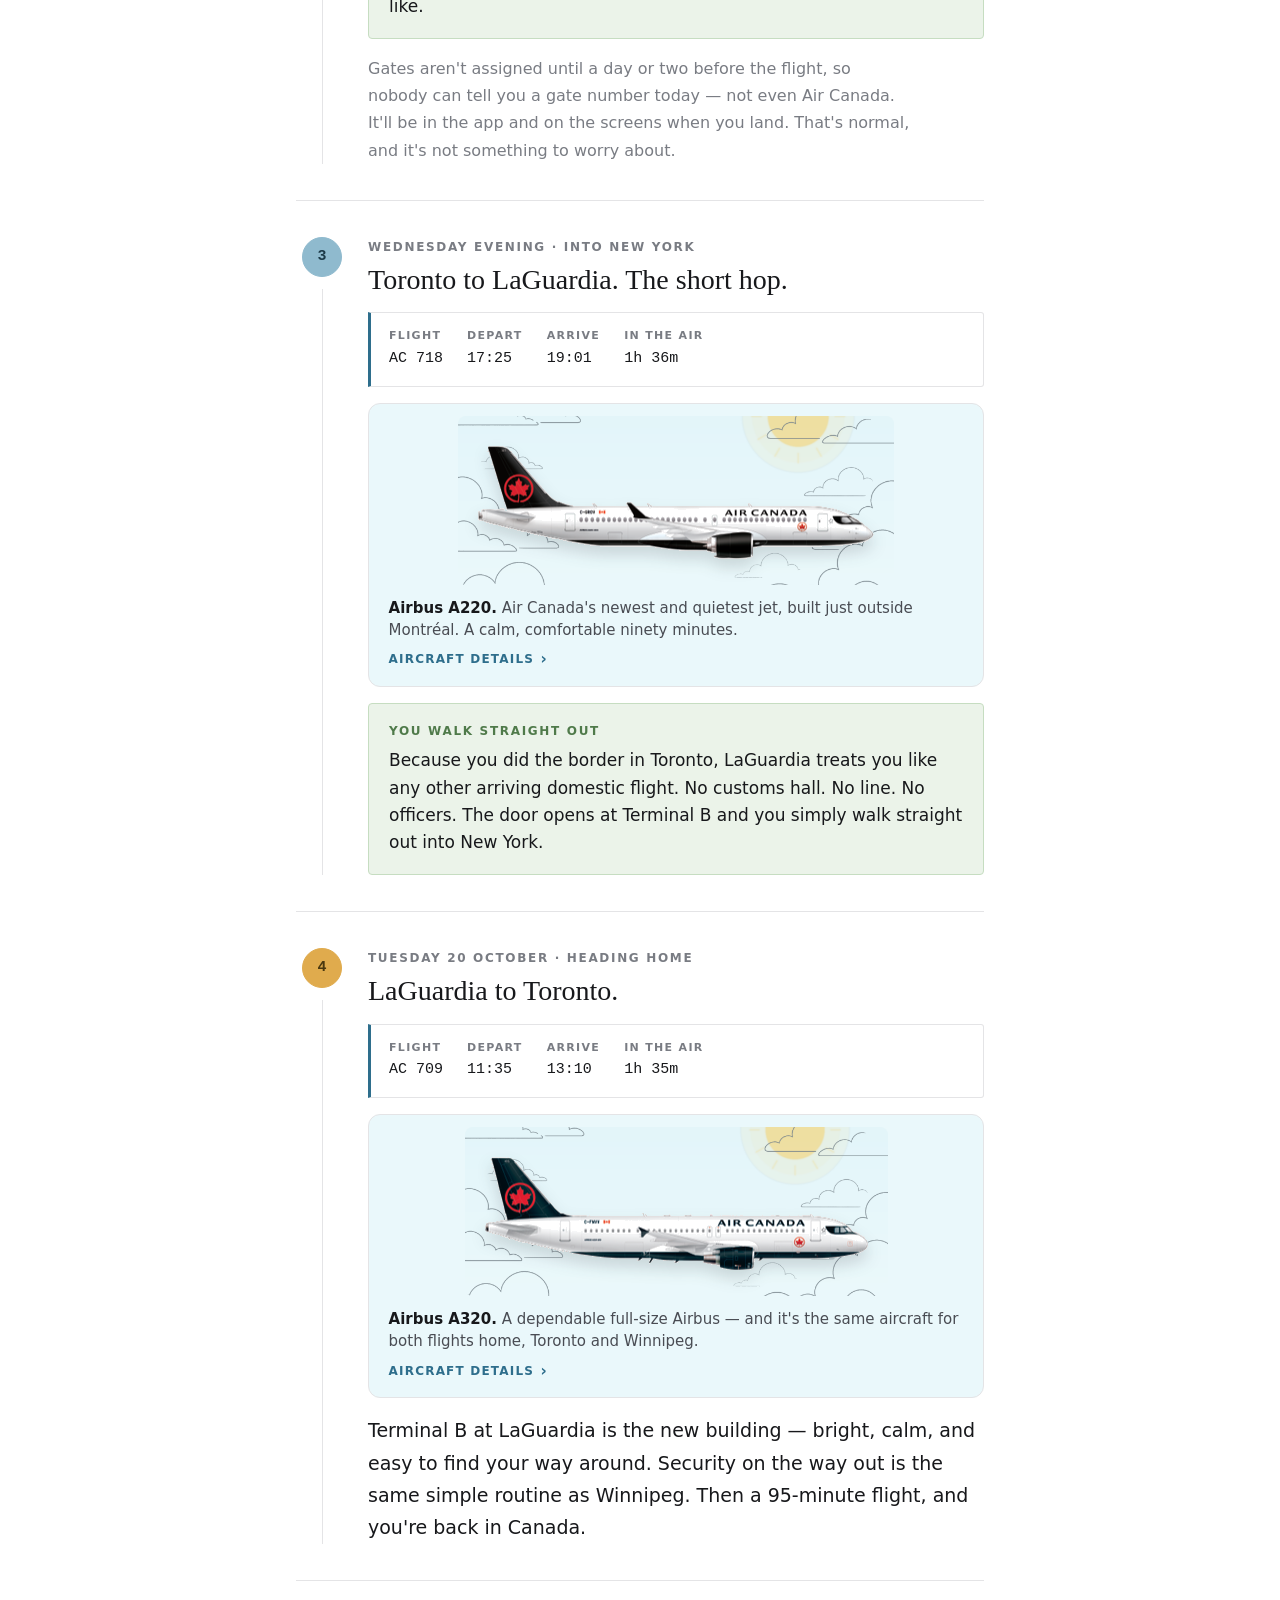
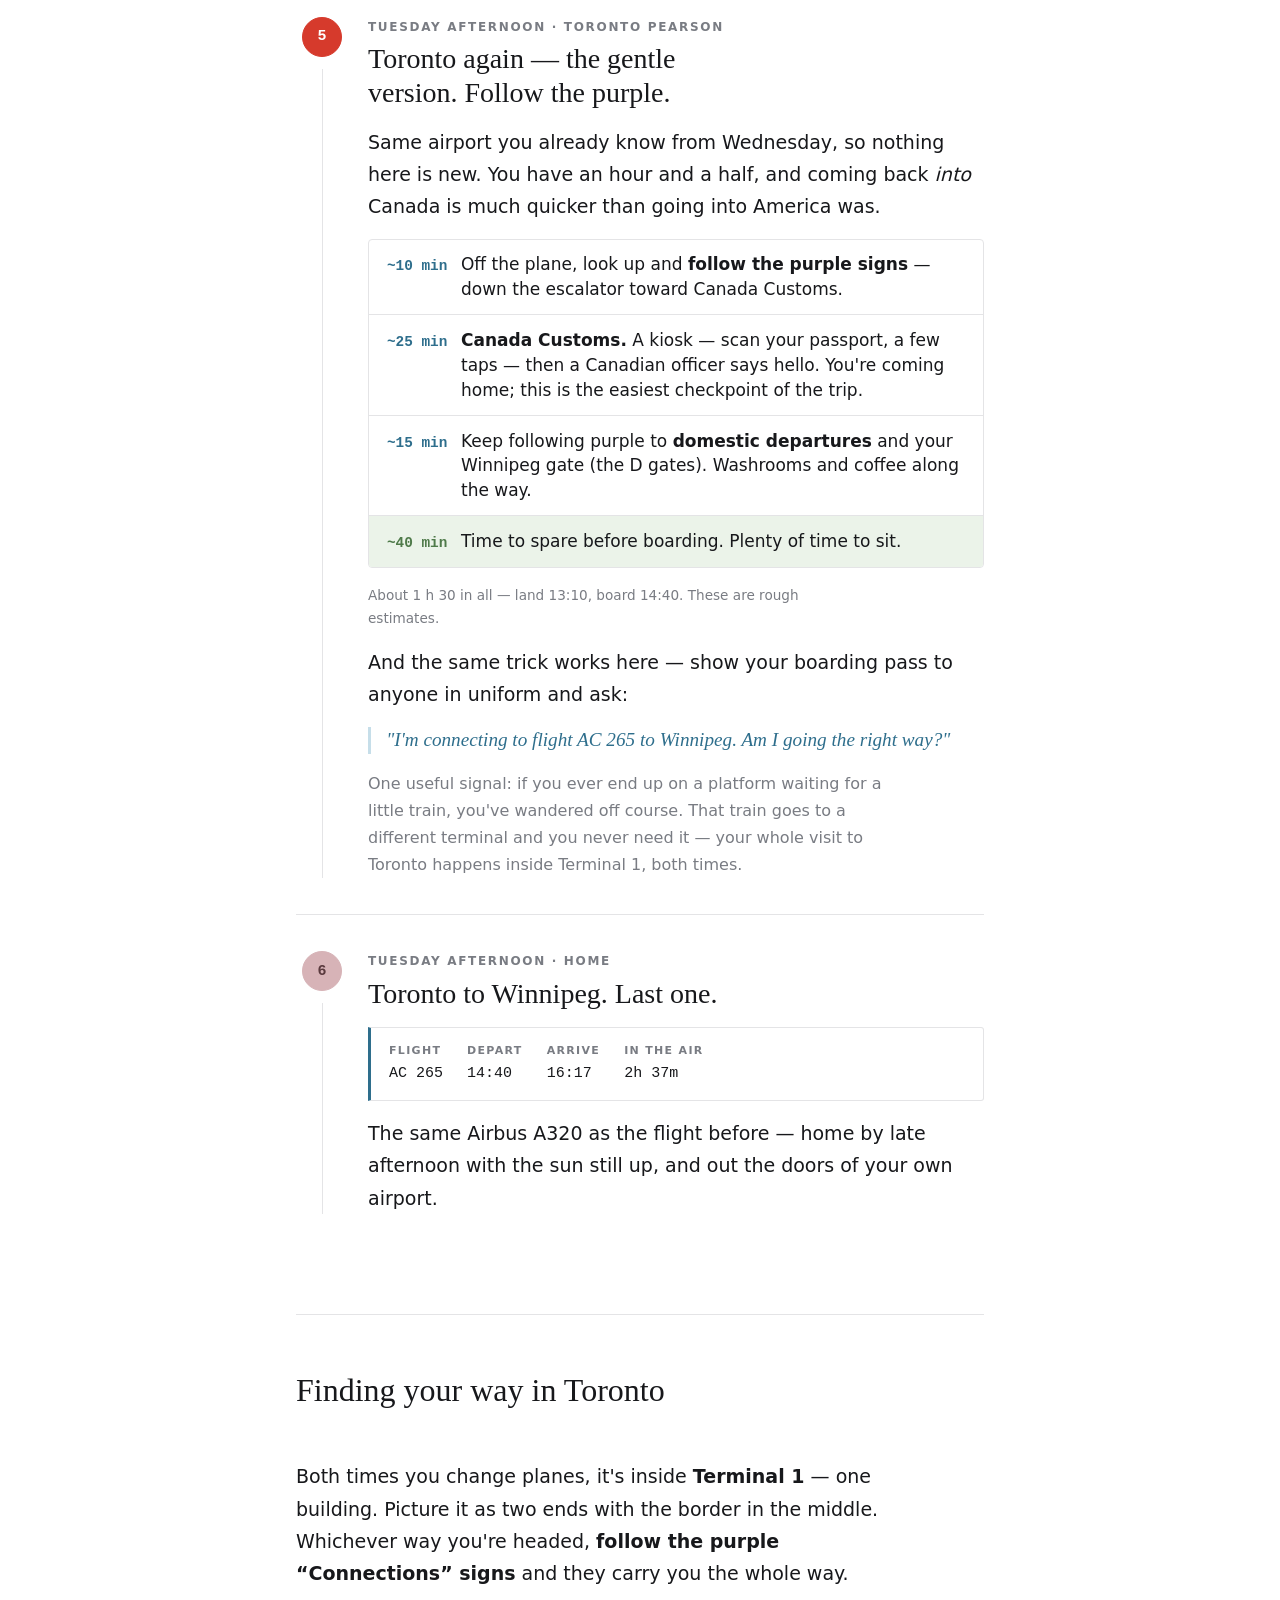
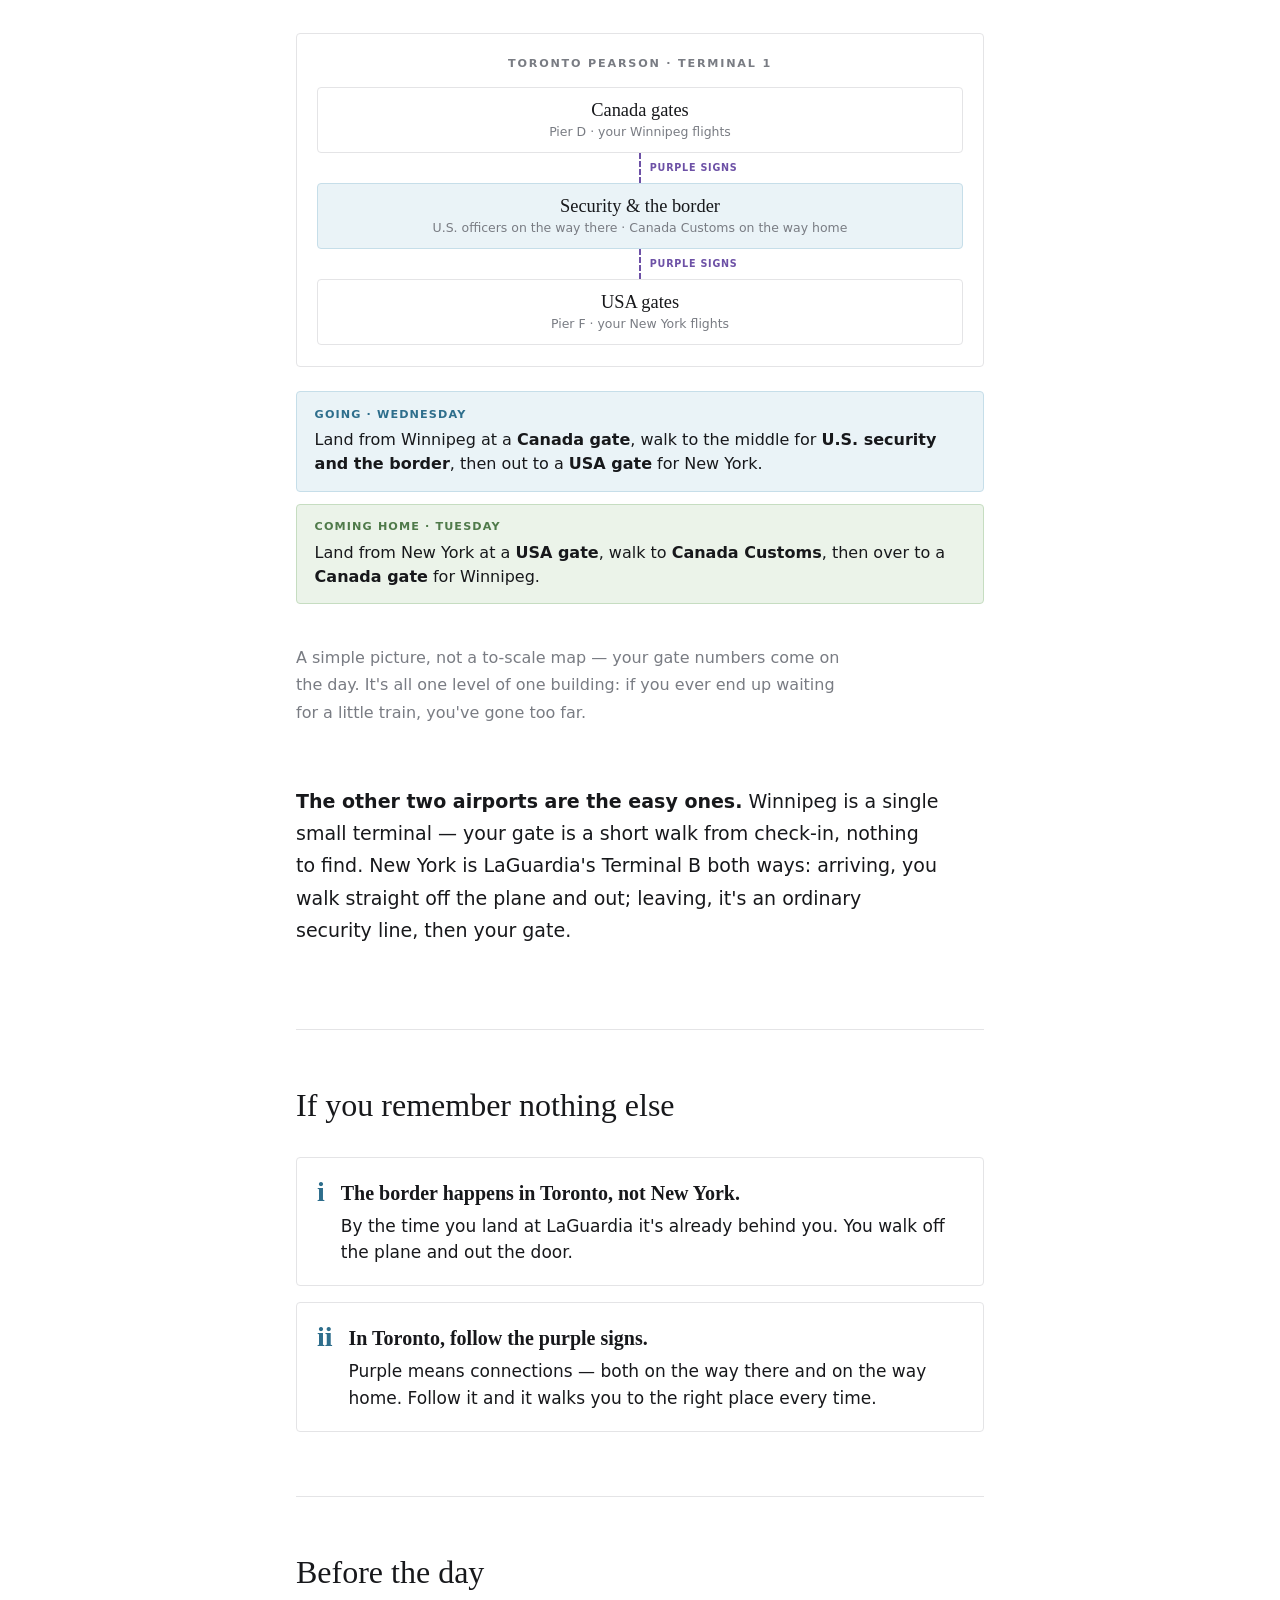
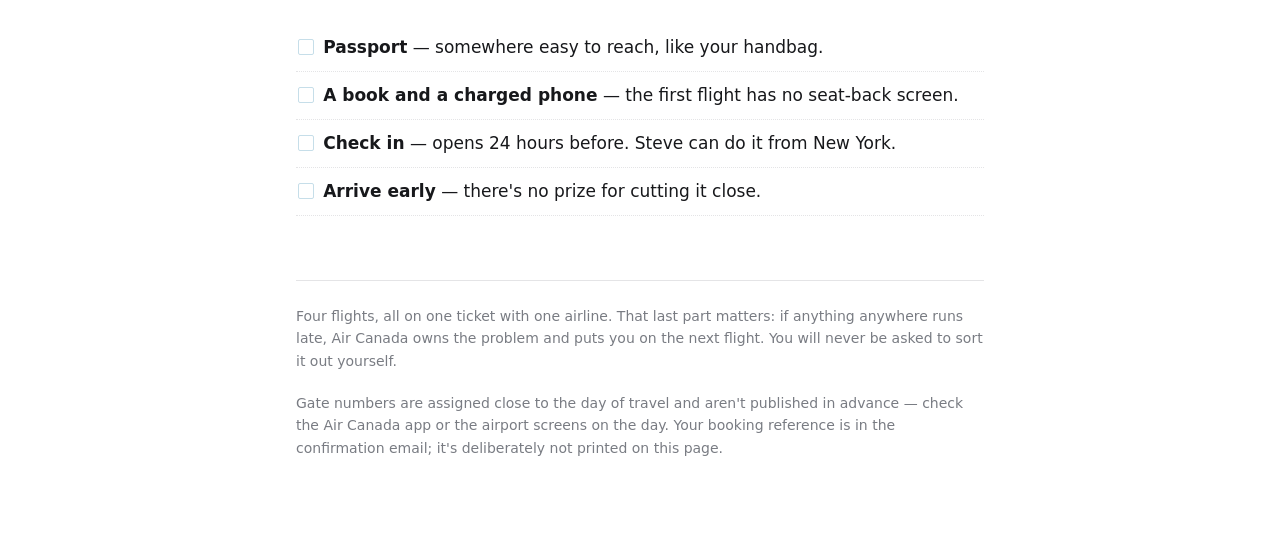
==== commit eeb9a4ea: "Add sky background to momtrip planes" ====
--- a/momtrip/index.html
+++ b/momtrip/index.html
@@ -691,7 +691,7 @@
   .aircraft {
     border: 1px solid var(--line);
     border-radius: 12px;
-    background: #FCF9F1;
+    background: #EAF8FB;
     padding: 0.75rem 0.85rem 1rem;
     overflow: hidden;
   }
@@ -700,8 +700,8 @@
     max-width: 560px;
     margin: 0 auto 0.4rem;
     padding: 0.65rem 0 0.35rem;
-    background-color: #FCF9F1;
-    background-image: url("../images/momtrip-clouds-cream.png");
+    background-color: #DFF3F8;
+    background-image: url("../images/momtrip-clouds-sky.png");
     background-position: center;
     background-repeat: no-repeat;
     background-size: cover;
@@ -1163,7 +1163,7 @@
     .aircraft {
       padding: 0.08in 0.1in 0.1in;
       border-radius: 6px;
-      background: #FCF9F1;
+      background: #EAF8FB;
       print-color-adjust: exact;
       -webkit-print-color-adjust: exact;
       break-inside: avoid;
@@ -1172,8 +1172,8 @@
     .ac-scene {
       max-width: 3.5in;
       margin-bottom: 0.05in;
-      background-color: #FCF9F1;
-      background-image: url("../images/momtrip-clouds-cream.png");
+      background-color: #DFF3F8;
+      background-image: url("../images/momtrip-clouds-sky.png");
       background-position: center;
       background-repeat: no-repeat;
       background-size: cover;
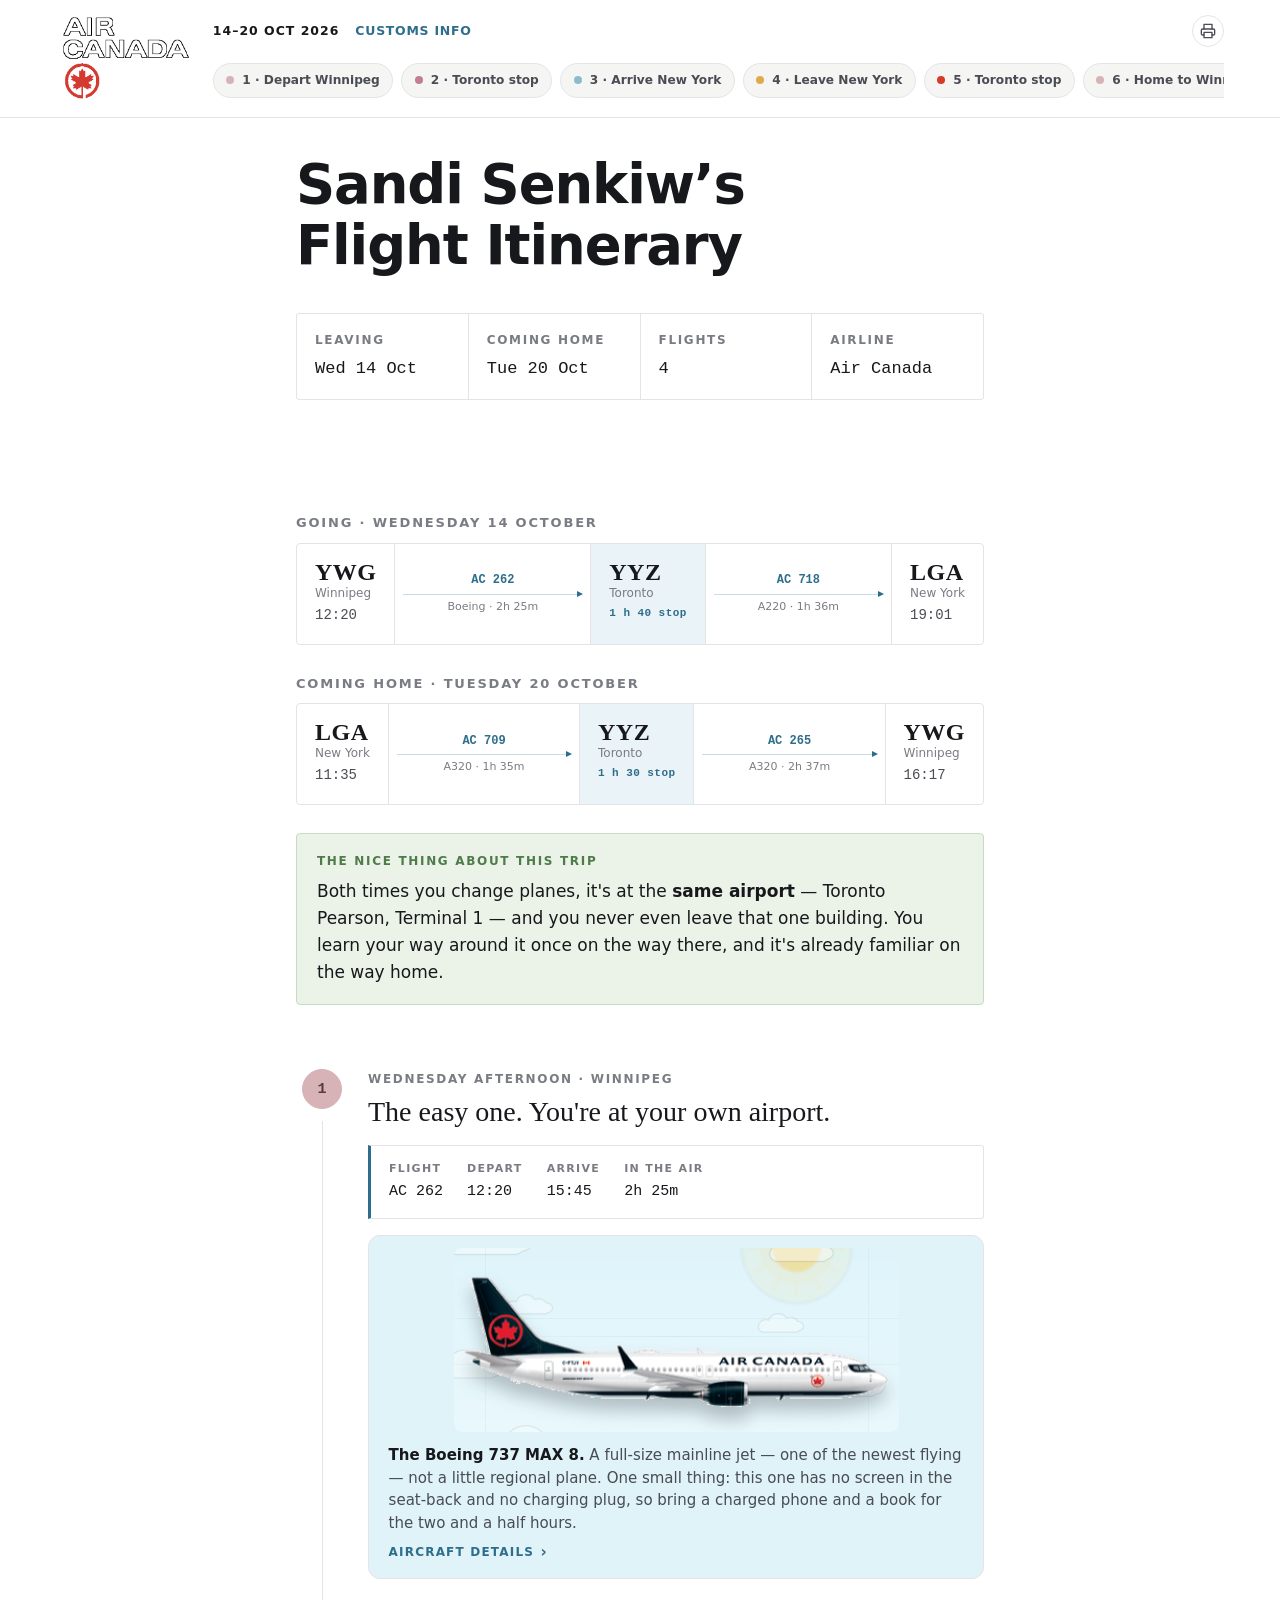
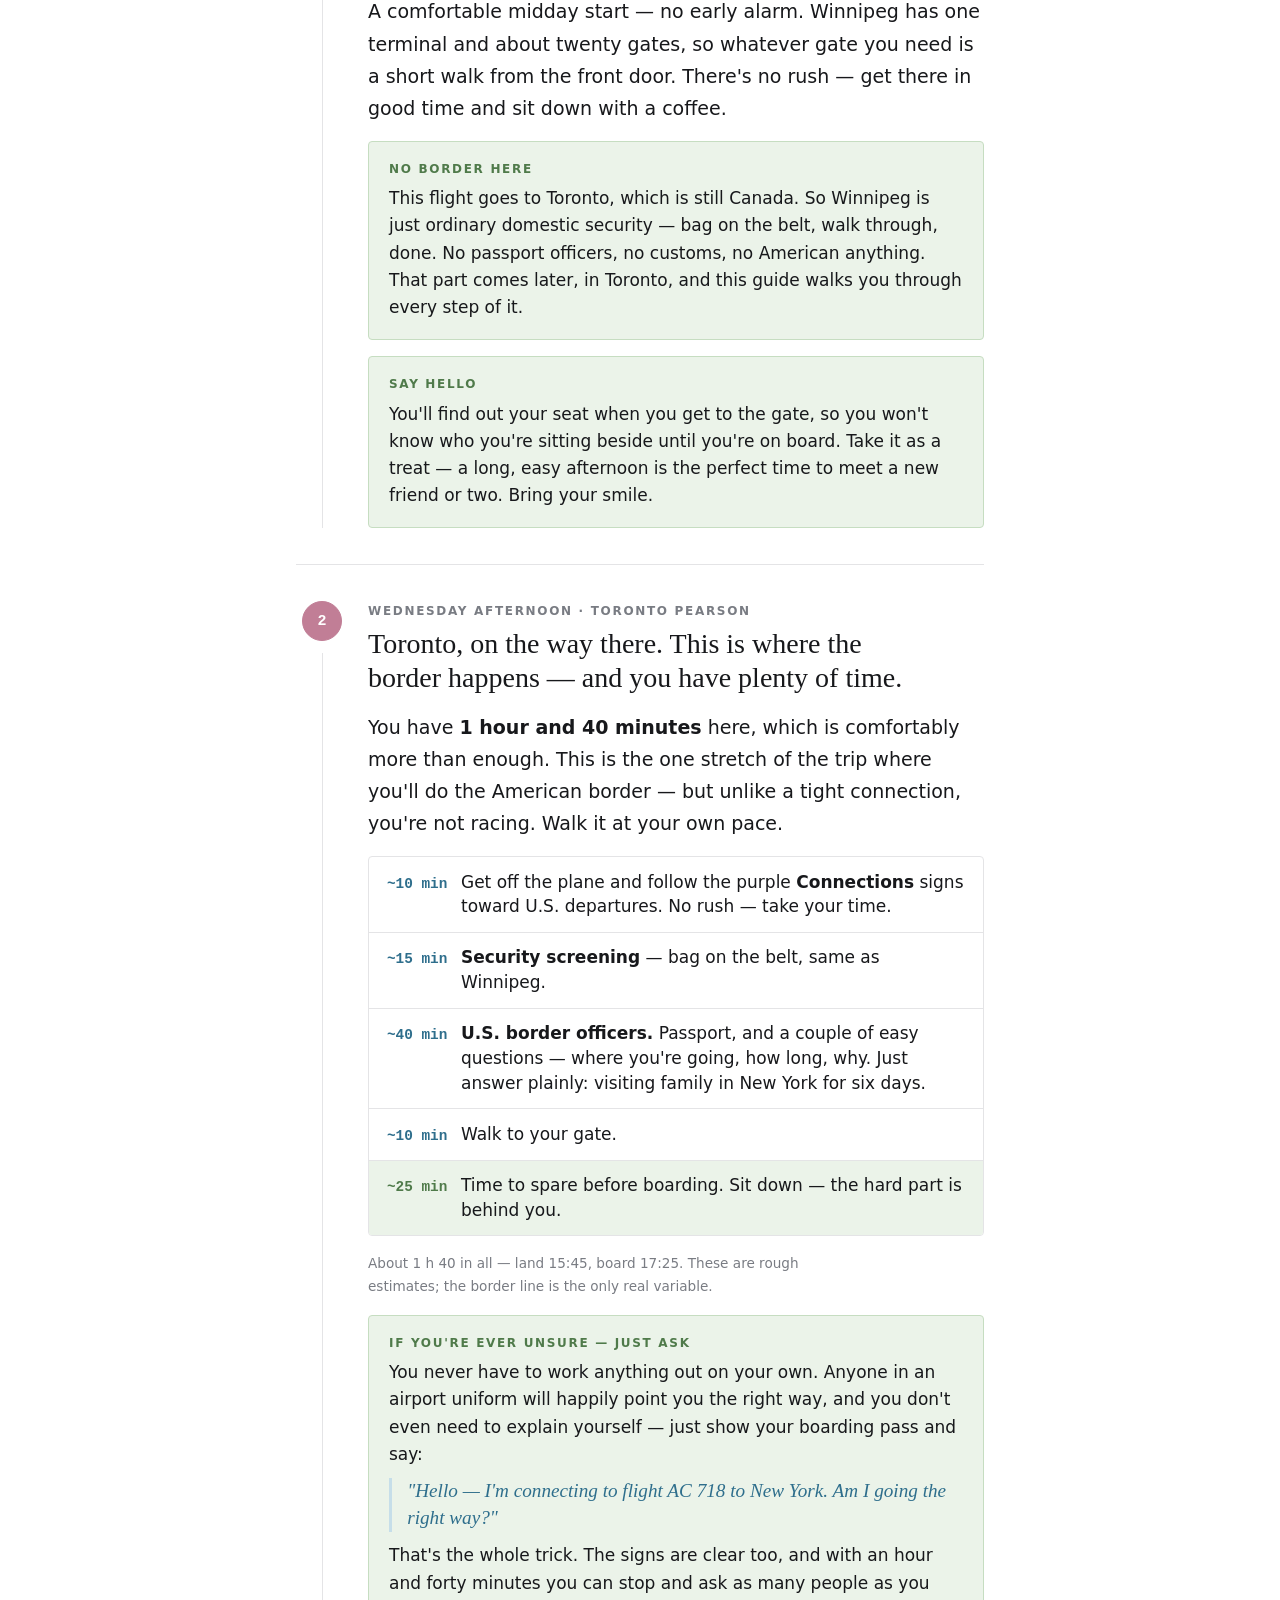
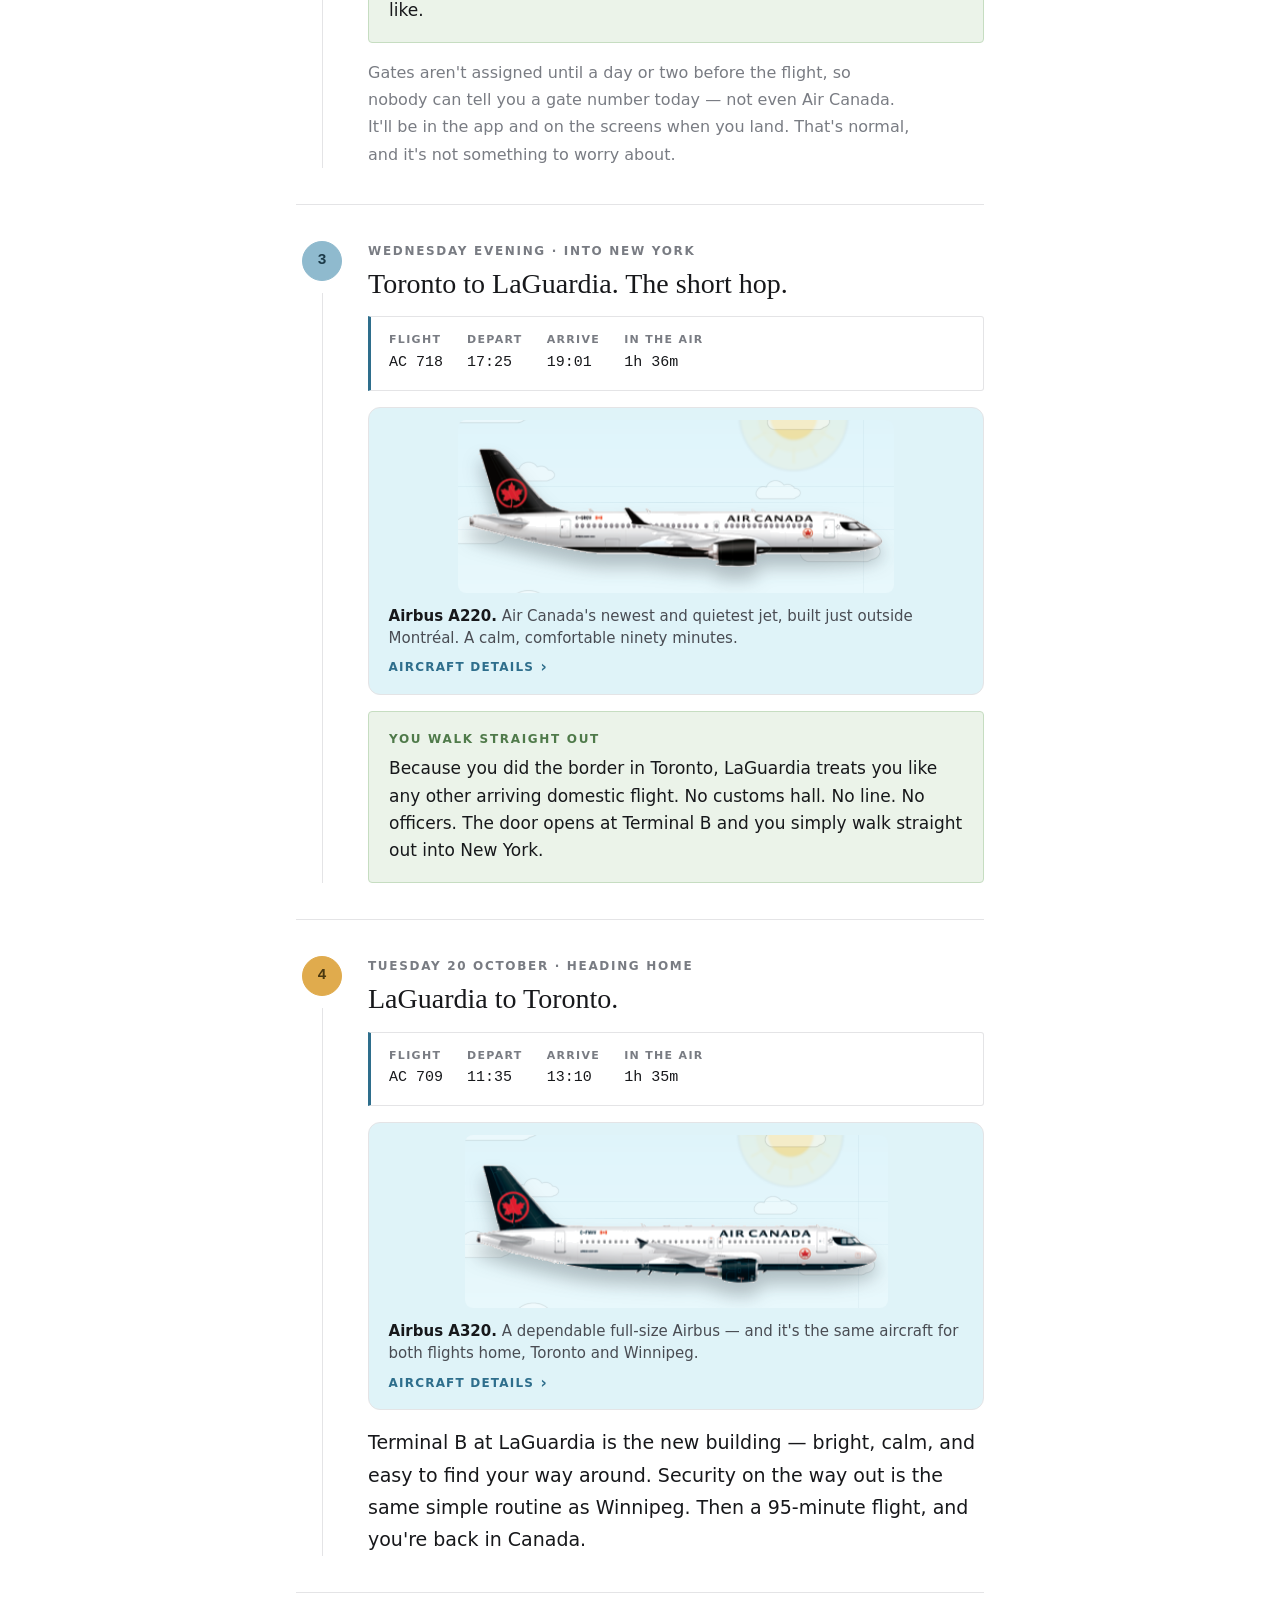
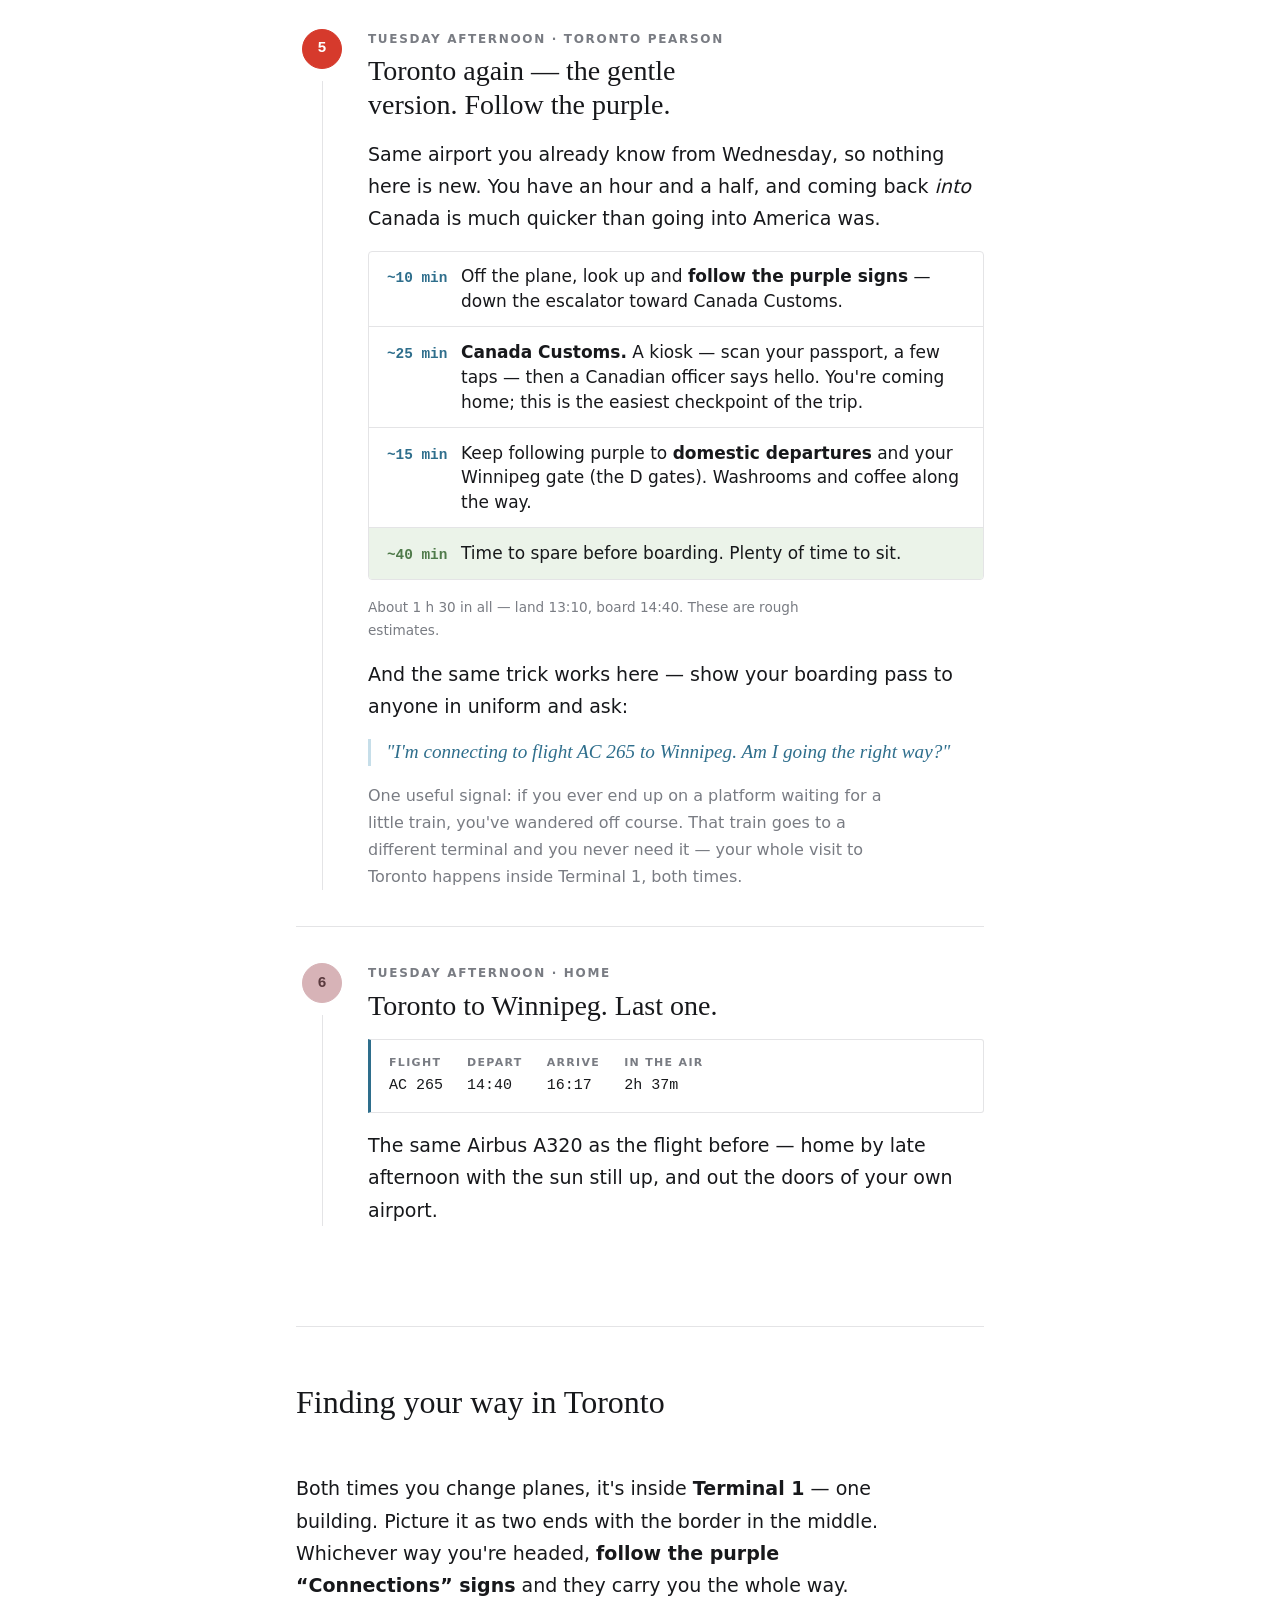
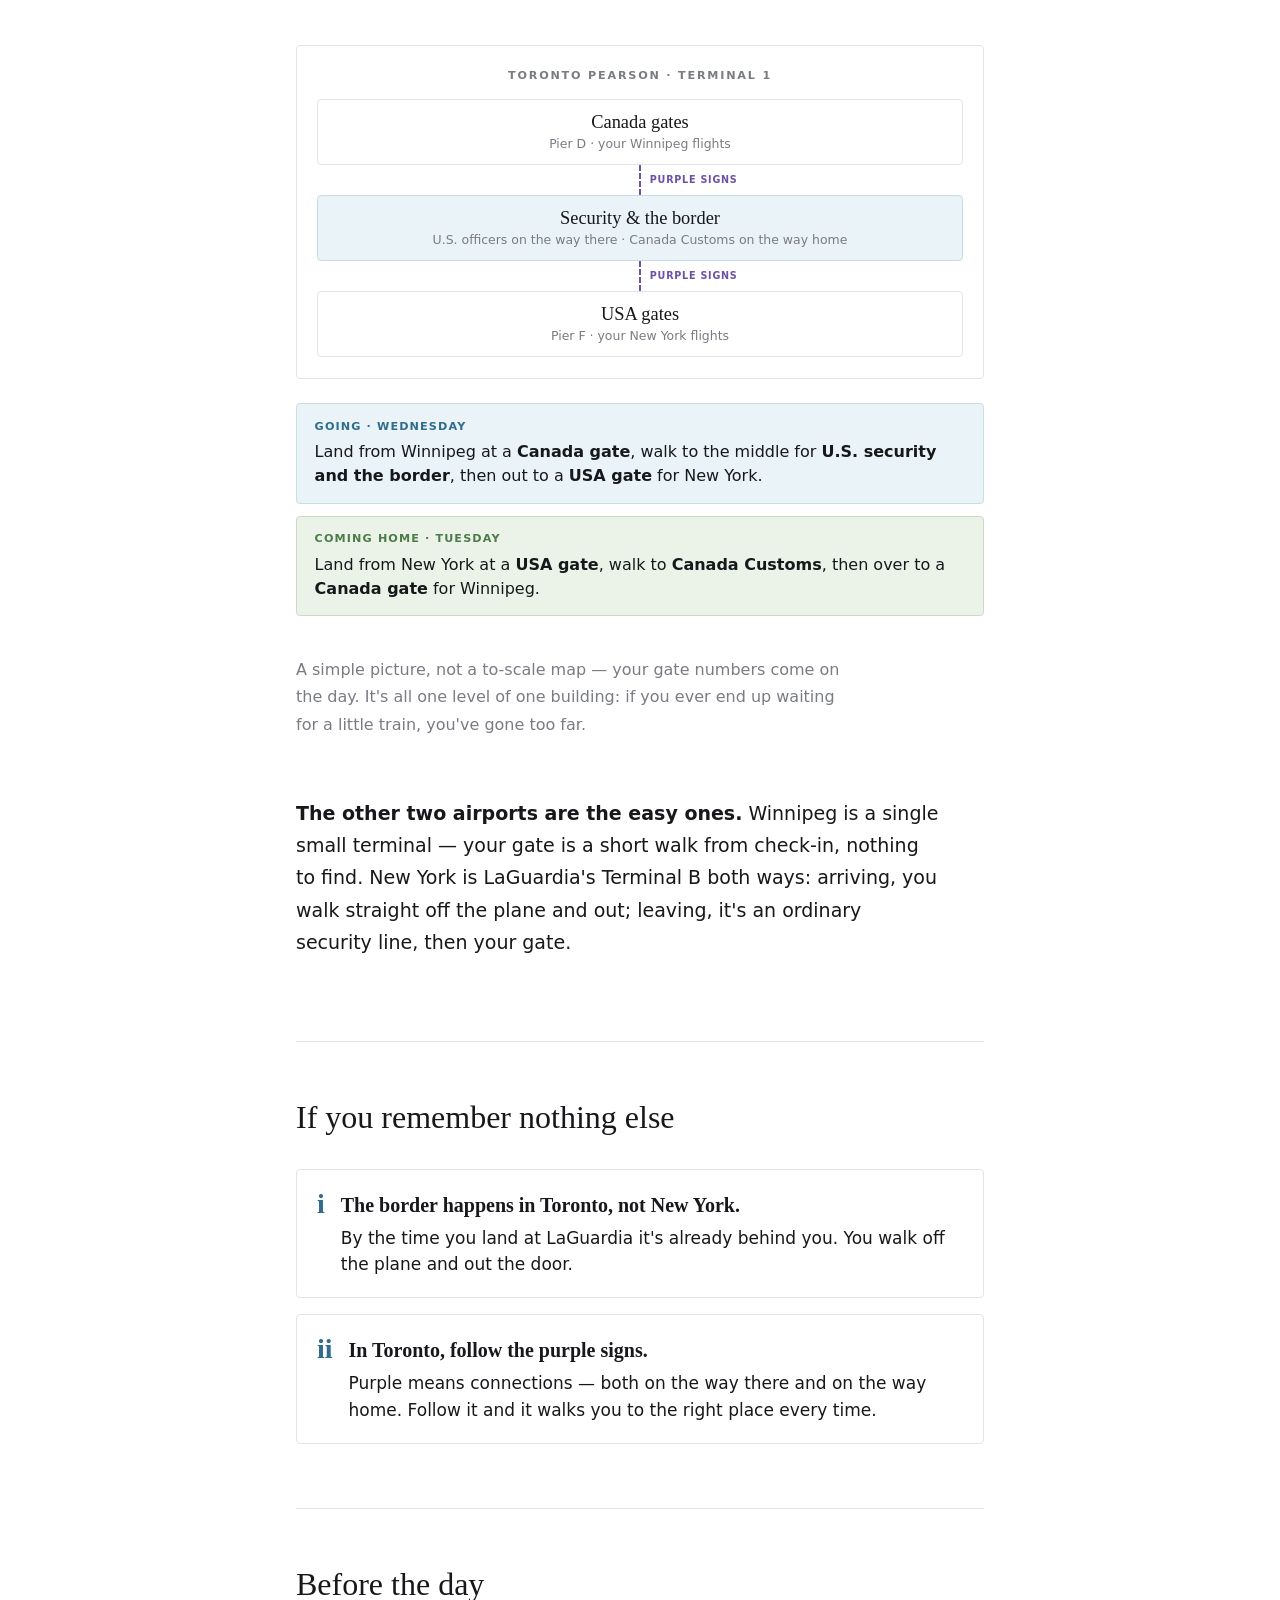
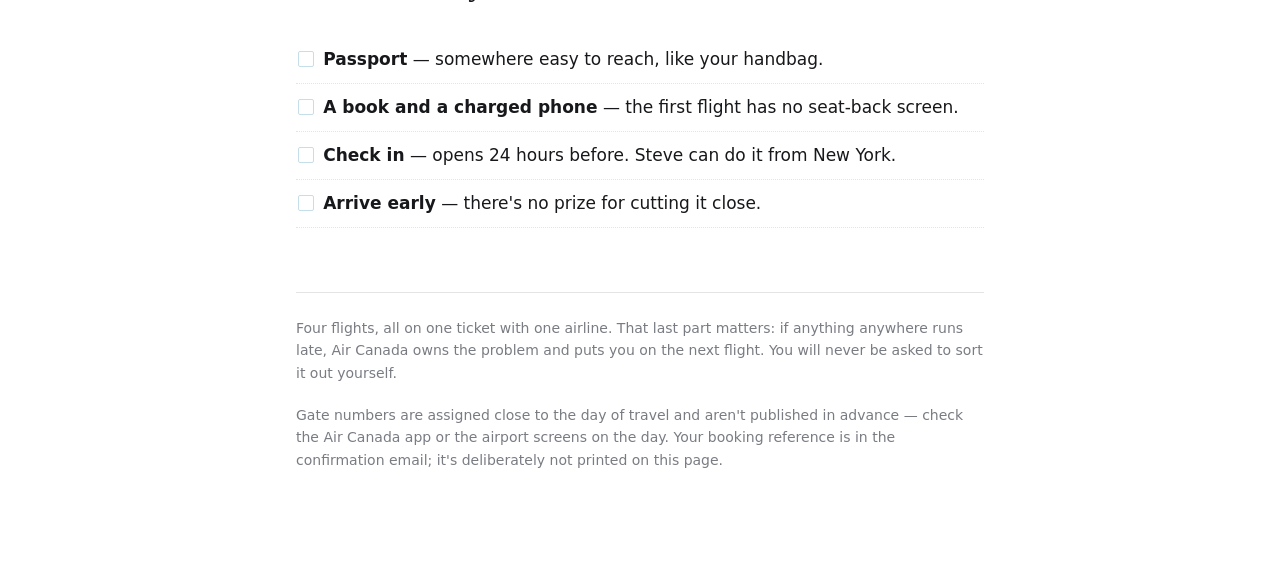
==== commit bd379c55: "Refine momtrip aircraft cards" ====
--- a/momtrip/index.html
+++ b/momtrip/index.html
@@ -691,32 +691,56 @@
   .aircraft {
     border: 1px solid var(--line);
     border-radius: 12px;
-    background: #EAF8FB;
+    background: #DFF3F8;
     padding: 0.75rem 0.85rem 1rem;
     overflow: hidden;
   }
   .ac-scene {
     position: relative;
-    max-width: 560px;
+    max-width: none;
     margin: 0 auto 0.4rem;
-    padding: 0.65rem 0 0.35rem;
+    padding: 0.8rem 0 0.45rem;
     background-color: #DFF3F8;
-    background-image: url("../images/momtrip-clouds-sky.png");
+    background-image: url("../images/momtrip-clouds-soft-sky.png");
     background-position: center;
     background-repeat: no-repeat;
     background-size: cover;
     border-radius: 8px;
+    overflow: hidden;
+    isolation: isolate;
+  }
+  .ac-scene::before {
+    content: "";
+    position: absolute;
+    inset: 0;
+    z-index: 0;
+    background:
+      linear-gradient(90deg, transparent 7%, rgba(46, 110, 140, 0.18) 7% 7.15%, transparent 7.15% 93%, rgba(46, 110, 140, 0.18) 93% 93.15%, transparent 93.15%),
+      linear-gradient(transparent 38%, rgba(46, 110, 140, 0.18) 38% 38.45%, transparent 38.45% 63%, rgba(46, 110, 140, 0.14) 63% 63.35%, transparent 63.35%);
+    opacity: 0.26;
+  }
+  .ac-scene::after {
+    content: "";
+    position: absolute;
+    inset: 0;
+    z-index: 1;
+    background:
+      linear-gradient(90deg, transparent, rgba(46, 110, 140, 0.28), transparent) center 48% / 100% 1px no-repeat,
+      linear-gradient(90deg, transparent, rgba(46, 110, 140, 0.18), transparent) center 67% / 88% 1px no-repeat;
+    opacity: 0.32;
   }
   .ac-clouds {
     display: none;
   }
   .ac-photo {
     position: relative;
-    z-index: 1;
+    z-index: 2;
     width: 100%;
     height: auto;
     display: block;
-    filter: drop-shadow(0 0.55rem 0.45rem rgba(35, 42, 51, 0.16));
+    transform: translateY(-0.05rem) scale(1.045);
+    transform-origin: center;
+    filter: drop-shadow(0 0.78rem 0.5rem rgba(35, 42, 51, 0.28));
   }
 
   .aircraft > summary {
@@ -736,7 +760,7 @@
 
   .aircraft .ac-photo {
     width: 100%;
-    max-width: 560px;
+    max-width: 600px;
     height: auto;
     display: block;
     margin: 0 auto;
@@ -1163,7 +1187,7 @@
     .aircraft {
       padding: 0.08in 0.1in 0.1in;
       border-radius: 6px;
-      background: #EAF8FB;
+      background: #DFF3F8;
       print-color-adjust: exact;
       -webkit-print-color-adjust: exact;
       break-inside: avoid;
@@ -1173,10 +1197,15 @@
       max-width: 3.5in;
       margin-bottom: 0.05in;
       background-color: #DFF3F8;
-      background-image: url("../images/momtrip-clouds-sky.png");
+      background-image: url("../images/momtrip-clouds-soft-sky.png");
       background-position: center;
       background-repeat: no-repeat;
       background-size: cover;
+      print-color-adjust: exact;
+      -webkit-print-color-adjust: exact;
+    }
+    .ac-scene::before,
+    .ac-scene::after {
       print-color-adjust: exact;
       -webkit-print-color-adjust: exact;
     }
